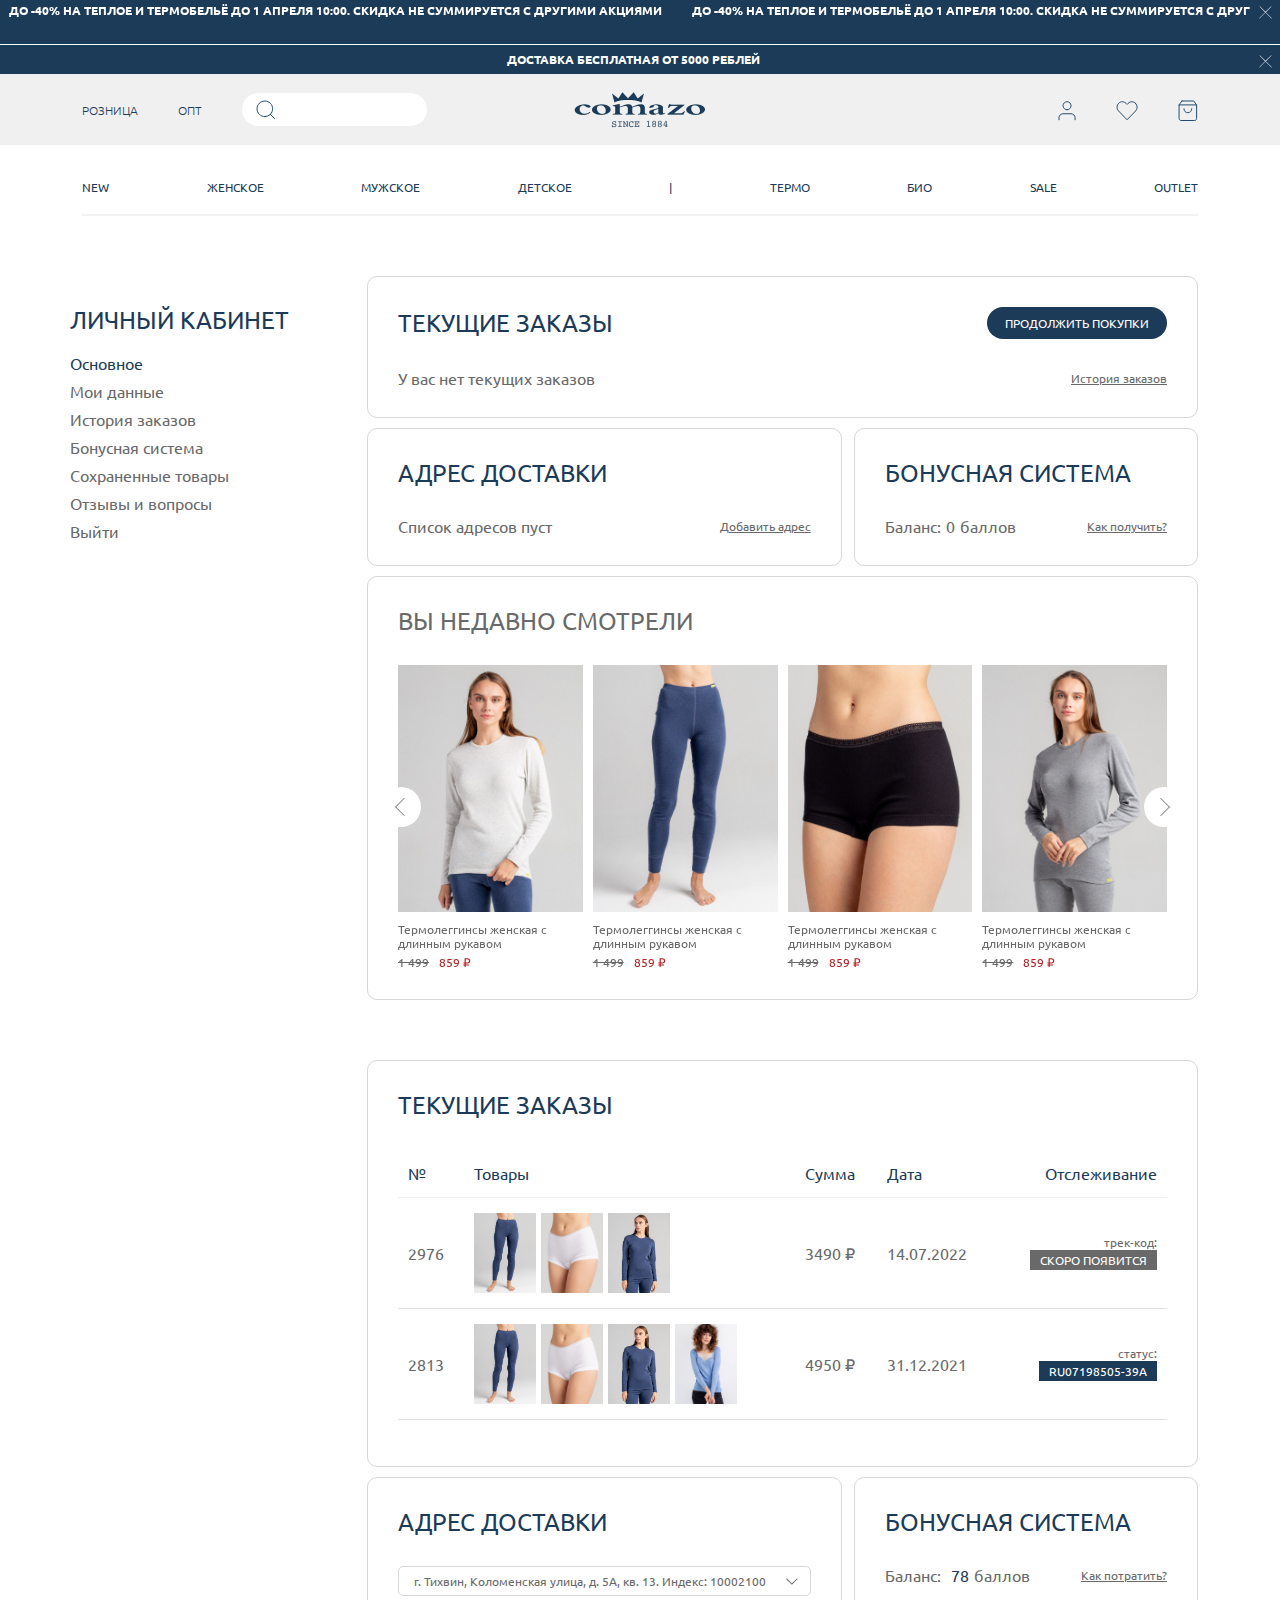
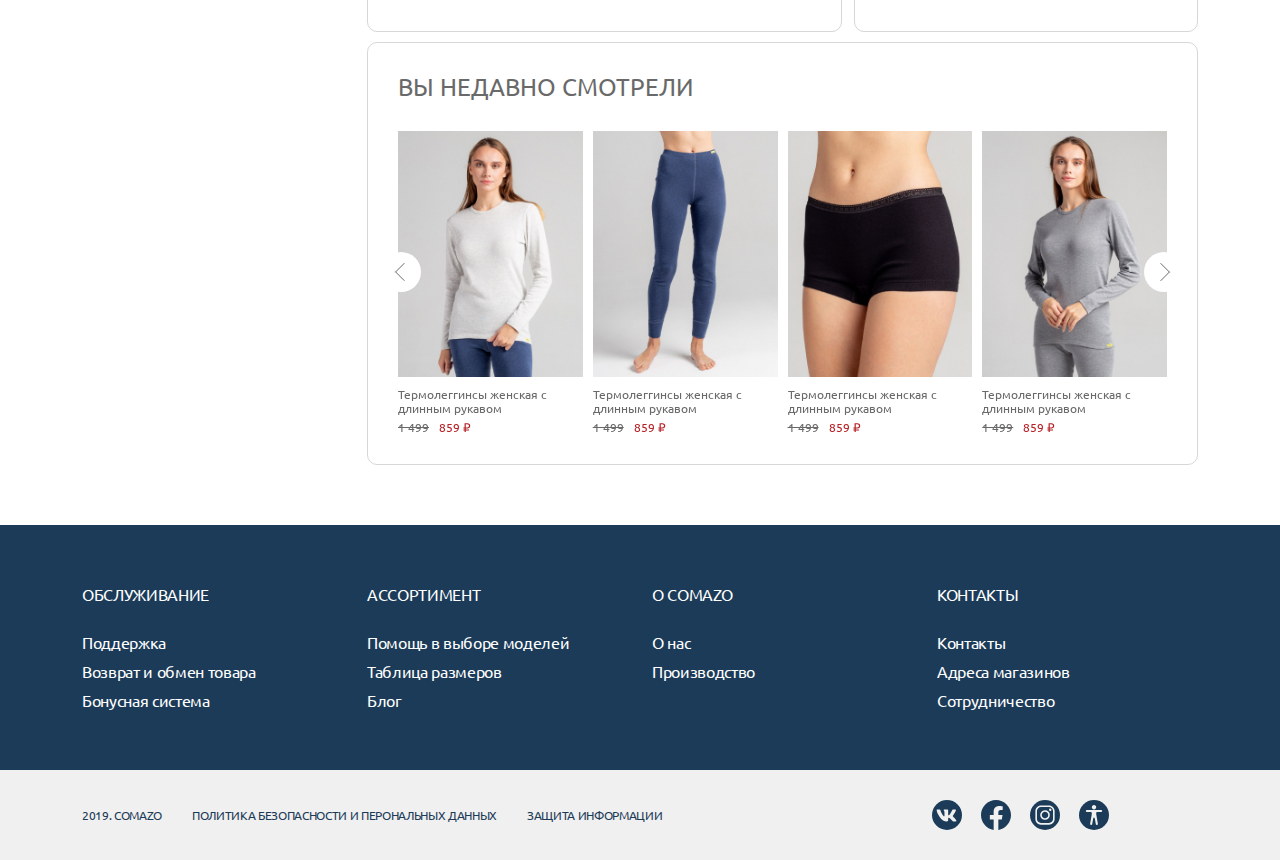
==== account.html @ 62e22d08 "readypc lk" ====
<!DOCTYPE html>
<html lang="ru">
<head>
	<link rel="stylesheet" type="text/css" href="css/normalize.css" media="screen">
	<link rel="stylesheet" type="text/css" href="libs/bootstrap5/bootstrap.min.css" media="screen">
	<link rel="stylesheet icon" type="text/css" href="css/owl.carousel.min.css" media="screen">
	<link rel="stylesheet icon" type="text/css" href="css/style.css" media="screen">
	<meta name="viewport" content="width=device-width, initial-scale=1.0">
	<meta charset="UTF-8">
	<title>Document</title>
</head>
<body>
	<div class="wrapper">
		
		<header class="header">
			<div class="container-fluid">
				<div class="row">
					<div class="header-top first">
						<a href="#!" class="close-top"><img src="images/close-icon.svg" alt=""></a>
						<div class="header-top-slide">
							<div class="header-top-item">
								<span>ДО -40% НА ТЕПЛОЕ И ТЕРМОБЕЛЬЁ ДО 1 АПРЕЛЯ 10:00. СКИДКА НЕ СУММИРУЕТСЯ С ДРУГИМИ АКЦИЯМИ</span>
							</div>
							<div class="header-top-item">
								<span>ДО -40% НА ТЕПЛОЕ И ТЕРМОБЕЛЬЁ ДО 1 АПРЕЛЯ 10:00. СКИДКА НЕ СУММИРУЕТСЯ С ДРУГИМИ АКЦИЯМИ</span>
							</div>
							<div class="header-top-item">
								<span>ДО -40% НА ТЕПЛОЕ И ТЕРМОБЕЛЬЁ ДО 1 АПРЕЛЯ 10:00. СКИДКА НЕ СУММИРУЕТСЯ С ДРУГИМИ АКЦИЯМИ</span>
							</div>
							<div class="header-top-item">
								<span>ДО -40% НА ТЕПЛОЕ И ТЕРМОБЕЛЬЁ ДО 1 АПРЕЛЯ 10:00. СКИДКА НЕ СУММИРУЕТСЯ С ДРУГИМИ АКЦИЯМИ</span>
							</div>
							<div class="header-top-item">
								<span>ДО -40% НА ТЕПЛОЕ И ТЕРМОБЕЛЬЁ ДО 1 АПРЕЛЯ 10:00. СКИДКА НЕ СУММИРУЕТСЯ С ДРУГИМИ АКЦИЯМИ</span>
							</div>
						</div>
					</div>
					<div class="header-top second">
						<span>ДОСТАВКА БЕСПЛАТНАЯ ОТ 5000 РЕБЛЕЙ</span>
						<a href="#!" class="close-top"><img src="images/close-icon.svg" alt=""></a>
					</div>
				</div>
			</div>

			<div class="container-fluid header-menu-con">
				<div class="container">
					<div class="header-menu">
						<div class="row header-menu-rov">
							<div class="col-4">
								<div class="mob mob-menu">
									<a href="#!" class="mob-menu-btn"><img src="images/menu-icon.svg" alt=""></a>
									<a href="#!" class="search-btn mob"><img src="images/search-icon.svg" alt=""></a>
								</div>
								<div class="header-menu-left">
									<a href="#!" class="retail-link menu-link">РОЗНИЦА</a>
									<a href="#!" class="opt-link menu-link">ОПТ</a>
									<a href="#!" class="search-btn tab medium"><img src="images/search-icon.svg" alt=""></a>

									<form action="#!" id="head-search" class="pc">
										<div class="form-group">
											<input type="search" name="search" id="search">
										</div>
									</form>
								</div>
							</div>
							<div class="col-4">
								<div class="header-menu-logo">
									<a href="#!"><img src="images/head-logo.png" alt=""></a>
								</div>
							</div>
							<div class="col-4">
								<div class="header-menu-right">
									<a href="#!" class="login-link"><img src="images/login-icon.svg" alt=""></a>
									<a href="#!" class="fav-link"><img src="images/favorite-icon.svg" alt=""></a>
									<a href="#!" class="cart-link"><img src="images/cart-icon.svg" alt=""></a>
								</div>
							</div>
						</div>
					</div>
				</div>
			</div>

			<div class="container">
				<div class="row">
					<div class="col-lg-12">
						<nav class="navbar navbar-expand-lg">
							<div class="navbar-collapse">
								<div class="mob">
									<div class="menu-top">
										<a href="#!" class="menu-logo"><img src="images/menu-logo.png" alt=""></a>
										<a href="#!" class="menu-closer"><img src="images/menu-close-icon.svg" alt=""></a>
									</div>	
									<div class="menu-links">
										<div class="links-item">
											<a href="#!" class="top-menu-link">ЖЕНСКОЕ</a>
											<a href="#!" class="top-menu-link">МУЖСКОЕ</a>
											<a href="#!" class="top-menu-link">ДЕТСКОЕ</a>
											<a href="#!" class="top-menu-link">ОПТ</a>
										</div>
									</div>
								</div>
								<ul class="navbar-nav">
									<li class="nav-item dropdown">
										<a class="nav-link dropdown-toggle" href="#" role="button" data-bs-toggle="dropdown" aria-expanded="false">
											NEW
											<img src="images/menu-arrow.svg" alt="">
										</a>
										<ul class="dropdown-menu">
										  <li><a class="dropdown-item" href="#">Action</a></li>
										  <li><a class="dropdown-item" href="#">Another action</a></li>
										  <li><a class="dropdown-item" href="#">Something else</a></li>
										</ul>
									</li>
									<li class="nav-item dropdown">
										<a class="nav-link dropdown-toggle" href="#" role="button" data-bs-toggle="dropdown" aria-expanded="false">
											ЖЕНСКОЕ
											<img src="images/menu-arrow.svg" alt="">
										</a>
										<ul class="dropdown-menu">
										  <li><a class="dropdown-item" href="#">Action</a></li>
										  <li><a class="dropdown-item" href="#">Another action</a></li>
										  <li><a class="dropdown-item" href="#">Something else here</a></li>
										</ul>
									</li>
									<li class="nav-item dropdown">
										<a class="nav-link dropdown-toggle" href="#" role="button" data-bs-toggle="dropdown" aria-expanded="false">
											МУЖСКОЕ
											<img src="images/menu-arrow.svg" alt="">
										</a>
										<ul class="dropdown-menu">
										  <li><a class="dropdown-item" href="#">Action</a></li>
										  <li><a class="dropdown-item" href="#">Another action</a></li>
										  <li><a class="dropdown-item" href="#">Something here</a></li>
										</ul>
									</li>
									<li class="nav-item dropdown">
										<a class="nav-link dropdown-toggle" href="#" role="button" data-bs-toggle="dropdown" aria-expanded="false">
											ДЕТСКОЕ
											<img src="images/menu-arrow.svg" alt="">
										</a>
										<ul class="dropdown-menu">
										  <li><a class="dropdown-item" href="#">Action</a></li>
										  <li><a class="dropdown-item" href="#">Another action</a></li>
										  <li><a class="dropdown-item" href="#">else here</a></li>
										</ul>
									</li>
	
									<li class="nav-item slash">
										<a class="nav-link" href="#">|</a>
									</li>

									<li class="nav-item dropdown">
										<a class="nav-link dropdown-toggle" href="#" role="button" data-bs-toggle="dropdown" aria-expanded="false">
											ТЕРМО
											<img src="images/menu-arrow.svg" alt="">
										</a>
										<ul class="dropdown-menu">
										  <li><a class="dropdown-item" href="#">Action</a></li>
										  <li><a class="dropdown-item" href="#">Another action</a></li>
										  <li><a class="dropdown-item" href="#">Something else here</a></li>
										</ul>
									</li>
									<li class="nav-item dropdown">
										<a class="nav-link dropdown-toggle" href="#" role="button" data-bs-toggle="dropdown" aria-expanded="false">
											БИО
											<img src="images/menu-arrow.svg" alt="">
										</a>
										<ul class="dropdown-menu">
										  <li><a class="dropdown-item" href="#">Action</a></li>
										  <li><a class="dropdown-item" href="#">Another action</a></li>
										  <li><a class="dropdown-item" href="#">Something else here</a></li>
										</ul>
									</li>
									<li class="nav-item dropdown">
										<a class="nav-link dropdown-toggle" href="#" role="button" data-bs-toggle="dropdown" aria-expanded="false">
											SALE
											<img src="images/menu-arrow.svg" alt="">
										</a>
										<ul class="dropdown-menu">
										  <li><a class="dropdown-item" href="#">Action</a></li>
										  <li><a class="dropdown-item" href="#">Another action</a></li>
										  <li><a class="dropdown-item" href="#">Something else here</a></li>
										</ul>
									</li>
									<li class="nav-item dropdown">
										<a class="nav-link dropdown-toggle" href="#" role="button" data-bs-toggle="dropdown" aria-expanded="false">
											OUTLET
											<img src="images/menu-arrow.svg" alt="">
										</a>
										<ul class="dropdown-menu">
										  <li><a class="dropdown-item" href="#">Action</a></li>
										  <li><a class="dropdown-item" href="#">Another action</a></li>
										  <li><a class="dropdown-item" href="#">Something else here</a></li>
										</ul>
									</li>
								</ul>

								<div class="mob menu-login-btn">
									<a href="#!" class="blue-btn">Войти в аккаунт</a>
								</div>
							</div>
						</nav>
					</div>
				</div>
			</div>
		</header>

		<main class="main">
            <section class="account-sec">
                <div class="container">
                    <div class="row d-flex align-items-start">
                        <div class="col-lg-3 col-sm-3 account-menu nav flex-column nav-pills" id="v-pills-tab" role="tablist" aria-orientation="vertical">
                            <div class="title"><h2>Личный кабинет</h2></div>

                            <button class="nav-link active" id="v-pills-basic-tab" data-bs-toggle="pill" data-bs-target="#v-pills-basic" type="button" role="tab" aria-controls="v-pills-basic" aria-selected="true">Основное</button>
                            <button class="nav-link" id="v-pills-my-tab" data-bs-toggle="pill" data-bs-target="#v-pills-my" type="button" role="tab" aria-controls="v-pills-my" aria-selected="false">Мои данные</button>
                            <button class="nav-link" id="v-pills-history-tab" data-bs-toggle="pill" data-bs-target="#v-pills-history" type="button" role="tab" aria-controls="v-pills-history" aria-selected="false">История заказов</button>
                            <button class="nav-link" id="v-pills-bonus-tab" data-bs-toggle="pill" data-bs-target="#v-pills-bonus" type="button" role="tab" aria-controls="v-pills-bonus" aria-selected="false">Бонусная система</button>

                            <button class="nav-link" id="v-pills-save-tab" data-bs-toggle="pill" data-bs-target="#v-pills-save" type="button" role="tab" aria-controls="v-pills-save" aria-selected="false">Сохраненные товары</button>
                            <button class="nav-link" id="v-pills-review-tab" data-bs-toggle="pill" data-bs-target="#v-pills-review" type="button" role="tab" aria-controls="v-pills-review" aria-selected="false">Отзывы и вопросы</button>

                            <a href="#!" class="account-exit nav-link">Выйти</a>
                        </div>
                        <div class="col-lg-9 col-sm-9 account-content tab-content" id="v-pills-tabContent">
                            <div class="tab-pane fade show active" id="v-pills-basic" role="tabpanel" aria-labelledby="v-pills-basic-tab" tabindex="0">
                                <div class="account-basic-empty">
									<div class="row">
										<div class="col-lg-12">
											<div class="account-current-order border-style">
												<div class="title">
													<h2>Текущие заказы</h2>
													<a href="#!" class="blue-btn">продолжить покупки</a>
												</div>
	
												<div class="empty-block">
													<p>У вас нет текущих заказов</p>
													<a href="#!">История заказов</a>
												</div>
											</div>
										</div>
									</div>
	
									<div class="row">
										<div class="col-lg-7">
											<div class="account-delivery-address border-style">
												<div class="title">
													<h2>Адрес доставки</h2>
												</div>
												<div class="empty-block">
													<p>Список адресов пуст</p>
													<a href="#!">Добавить адрес</a>
												</div>
											</div>
										</div>
										<div class="col-lg-5 pl-0">
											<div class="account-bonus-system border-style">
												<div class="title">
													<h2>Бонусная система</h2>
												</div>
												<div class="empty-block">
													<p>Баланс:  <span class="bonus-count">0</span> баллов</p>
													<a href="#!">Как получить?</a>
												</div>
											</div>
										</div>
									</div>
	
									<div class="row">
										<div class="col-lg-12">
											<div class="recently border-style">
												<div class="title">
													<h2>Вы недавно смотрели</h2>
												</div>
												<div class="recently-slide-content">
													<div class="recently-slide">
														<div class="recently-block" data-bs-toggle="modal" data-bs-target="#exampleModal2">
															<div class="recently-img">
																<img src="images/recently-slide-img1.jpg" alt="">
															</div>
															<div class="recently-text">
																<a href="#!" class="recently-name">Термолеггинсы женская с длинным рукавом</a>
																<div class="recently-price">
																	<del>1 499</del>
																	<span class="sale-price">859 ₽</span>
																</div>
															</div>
														</div>
														<div class="recently-block" data-bs-toggle="modal" data-bs-target="#exampleModal2">
															<div class="recently-img">
																<img src="images/recently-slide-img2.jpg" alt="">
															</div>
															<div class="recently-text">
																<a href="#!" class="recently-name">Термолеггинсы женская с длинным рукавом</a>
																<div class="recently-price">
																	<del>1 499</del>
																	<span class="sale-price">859 ₽</span>
																</div>
															</div>
														</div>
														<div class="recently-block" data-bs-toggle="modal" data-bs-target="#exampleModal2">
															<div class="recently-img">
																<img src="images/recently-slide-img3.jpg" alt="">
															</div>
															<div class="recently-text">
																<a href="#!" class="recently-name">Термолеггинсы женская с длинным рукавом</a>
																<div class="recently-price">
																	<del>1 499</del>
																	<span class="sale-price">859 ₽</span>
																</div>
															</div>
														</div>
														<div class="recently-block" data-bs-toggle="modal" data-bs-target="#exampleModal2">
															<div class="recently-img">
																<img src="images/recently-slide-img4.jpg" alt="">
															</div>
															<div class="recently-text">
																<a href="#!" class="recently-name">Термолеггинсы женская с длинным рукавом</a>
																<div class="recently-price">
																	<del>1 499</del>
																	<span class="sale-price">859 ₽</span>
																</div>
															</div>
														</div>
													</div>
												</div>
											</div>
										</div>
									</div>
								</div>

								<div class="account-basic-full">
									<div class="row">
										<div class="col-lg-12">
											<div class="account-current-order border-style">
												<div class="title">
													<h2>Текущие заказы</h2>
												</div>
												<div class="table-all-order">
													<table class="table">
														<thead>
														  <tr>
															<th>№</th>
															<th>Товары</th>
															<th>Сумма</th>
															<th>Дата</th>
															<th>Отслеживание</th>
														  </tr>
														</thead>
														<tbody>
															<tr>
																<td class="all-order-id">2976</td>
																<td>
																	<div class="table-product">
																		<span><img src="images/catalog-product-img8.jpg" alt=""></span>
																		<span><img src="images/product-image2.jpg" alt=""></span>
																		<span><img src="images/catalog-product-img1.jpg" alt=""></span>
																	</div>
																</td>
																<td class="all-order-price">3490 ₽</td>
																<td class="alll-order-date">14.07.2022</td>
																<td>
																	<div class="tracking">
																		<p>трек-код:</p>
																		<span class="tracking-tag coming-soon">Скоро появится</span>
																	</div>
																</td>
															</tr>
	
															<tr>
																<td class="all-order-id">2813</td>
																<td>
																	<div class="table-product">
																		<span><img src="images/catalog-product-img8.jpg" alt=""></span>
																		<span><img src="images/product-image2.jpg" alt=""></span>
																		<span><img src="images/catalog-product-img1.jpg" alt=""></span>
																		<span class="count-img"><img src="images/product-image6.jpg" alt=""></span>
																	</div>
																</td>
																<td class="all-order-price">4950 ₽</td>
																<td class="alll-order-date">31.12.2021</td>
																<td>
																	<div class="tracking">
																		<p>статус:</p>
																		<span class="tracking-tag on-road">RU07198505-39A</span>
																	</div>
																</td>
															</tr>
														</tbody>
													</table>
												</div>
											</div>
										</div>
									</div>
	
									<div class="row">
										<div class="col-lg-7">
											<div class="account-delivery-address border-style basic">
												<div class="title">
													<h2>Адрес доставки</h2>
												</div>
												<div class="delivery-address">
													<select name="delivery-address-select" id="delivery-address-select">
														<option value="г. Тихвин, Коломенская улица, д. 5А, кв. 13. Индекс: 10002100">г. Тихвин, Коломенская улица, д. 5А, кв. 13. Индекс: 10002100</option>
														<option value="Boxberry, Тихвин, Коломенская улица, д. 5А">Boxberry, Тихвин, Коломенская улица, д. 5А</option>
														<option value="Тихвин, Коломенская улица, д. 5А">Тихвин, Коломенская улица, д. 5А</option>
														<option value="Коломенская улица, д. 5А">Коломенская улица, д. 5А</option>
													</select>
												</div>
											</div>
										</div>
										<div class="col-lg-5 pl-0">
											<div class="account-bonus-system border-style basic">
												<div class="title">
													<h2>Бонусная система</h2>
												</div>
												<div class="delivery-address-bonus">
													<p>Баланс:  <span class="bonus-count">78</span> баллов</p>
													<a href="#!">Как потратить?</a>
												</div>
											</div>
										</div>
									</div>
	
									<div class="row">
										<div class="col-lg-12">
											<div class="recently border-style">
												<div class="title">
													<h2>Вы недавно смотрели</h2>
												</div>
												<div class="recently-slide-content">
													<div class="recently-slide">
														<div class="recently-block" data-bs-toggle="modal" data-bs-target="#exampleModal2">
															<div class="recently-img">
																<img src="images/recently-slide-img1.jpg" alt="">
															</div>
															<div class="recently-text">
																<a href="#!" class="recently-name">Термолеггинсы женская с длинным рукавом</a>
																<div class="recently-price">
																	<del>1 499</del>
																	<span class="sale-price">859 ₽</span>
																</div>
															</div>
														</div>
														<div class="recently-block" data-bs-toggle="modal" data-bs-target="#exampleModal2">
															<div class="recently-img">
																<img src="images/recently-slide-img2.jpg" alt="">
															</div>
															<div class="recently-text">
																<a href="#!" class="recently-name">Термолеггинсы женская с длинным рукавом</a>
																<div class="recently-price">
																	<del>1 499</del>
																	<span class="sale-price">859 ₽</span>
																</div>
															</div>
														</div>
														<div class="recently-block" data-bs-toggle="modal" data-bs-target="#exampleModal2">
															<div class="recently-img">
																<img src="images/recently-slide-img3.jpg" alt="">
															</div>
															<div class="recently-text">
																<a href="#!" class="recently-name">Термолеггинсы женская с длинным рукавом</a>
																<div class="recently-price">
																	<del>1 499</del>
																	<span class="sale-price">859 ₽</span>
																</div>
															</div>
														</div>
														<div class="recently-block" data-bs-toggle="modal" data-bs-target="#exampleModal2">
															<div class="recently-img">
																<img src="images/recently-slide-img4.jpg" alt="">
															</div>
															<div class="recently-text">
																<a href="#!" class="recently-name">Термолеггинсы женская с длинным рукавом</a>
																<div class="recently-price">
																	<del>1 499</del>
																	<span class="sale-price">859 ₽</span>
																</div>
															</div>
														</div>
													</div>
												</div>
											</div>
										</div>
									</div>
								</div>
                            </div>
                            <div class="tab-pane fade" id="v-pills-my" role="tabpanel" aria-labelledby="v-pills-my-tab" tabindex="0">
                                <div class="row">
                                    <div class="col-lg-6">
                                        <div class="account-my border-style">
                                            <div class="title">
                                                <h2>Мои данные</h2>
                                            </div>
                                            <form action="#!" method="" id="account-my-form">
                                                <div class="row">
                                                    <div class="col-sm-6">
                                                        <div class="form-group">
                                                            <input type="text" name="name" id="name" placeholder="Имя">
                                                        </div>
                                                    </div>
                                                    <div class="col-sm-6">
                                                        <div class="form-group">
                                                            <input type="text" name="surname" id="surname" placeholder="Фамилия">
                                                        </div>
                                                    </div>
                                                    <div class="col-sm-12">
                                                        <div class="form-group">
                                                            <input type="text" name="birth-date" id="birth-date" placeholder="Дата рождения">
                                                        </div>
                                                    </div>
                                                    <div class="col-sm-12">
                                                        <div class="form-group">
                                                            <input type="email" name="email" id="email" placeholder="Email">
                                                        </div>
                                                    </div>
                                                    <div class="col-sm-12">
                                                        <div class="form-group">
                                                            <input type="tel" name="phone" id="phone" placeholder="Номер телефона">
                                                        </div>
                                                    </div>
                                                    <div class="col-lg-12">
                                                        <div class="account-check">
                                                            <label class="control control--checkbox">Женский пол
                                                                <input type="radio" name="radio" id="female"/>
                                                                <div class="control__indicator"></div>
                                                            </label>
                                                            <label class="control control--checkbox">Мужской пол
                                                                <input type="radio" name="radio" id="male"/>
                                                                <div class="control__indicator"></div>
                                                            </label>
                                                        </div>
                                                    </div>
                                                    <div class="col-lg-12">
                                                        <div class="account-form-btn">
                                                            <button type="submit" id="account-my-btn" class="blue-btn">Сохранить</button>
                                                            <a href="#!" class="change-password">Изменить пароль</a>
                                                        </div>
                                                    </div>
                                                </div>
                                            </form>
                                        </div>
                                    </div>
                                    <div class="col-lg-6">
                                        <div class="account-delivery-data border-style">
                                            <div class="title">
                                                <h2>Данные доставки</h2>
                                                <a href="#!">Добавить адрес</a>
                                            </div>

                                            <select name="delivery-data-select" id="delivery-data-select">
                                                <option value="Пункт выдачи, Boxberry, Тихвин, Коломенская улица, д. 5А">Пункт выдачи, Boxberry, Тихвин, Коломенская улица, д. 5А</option>
                                                <option value="Boxberry, Тихвин, Коломенская улица, д. 5А">Boxberry, Тихвин, Коломенская улица, д. 5А</option>
                                                <option value="Тихвин, Коломенская улица, д. 5А">Тихвин, Коломенская улица, д. 5А</option>
                                                <option value="Коломенская улица, д. 5А">Коломенская улица, д. 5А</option>
                                            </select>
                                        </div>
                                    </div>
                                </div>
                            </div>
                            <div class="tab-pane fade" id="v-pills-history" role="tabpanel" aria-labelledby="v-pills-history-tab" tabindex="0">
                                <div class="row">
									<div class="col-lg-12">
										<div class="account-all-order border-style">
											<div class="title">
												<h2>Все заказы</h2>
											</div>
											<div class="table-all-order">
												<table class="table">
													<thead>
													  <tr>
														<th>№</th>
														<th>Товары</th>
														<th>Сумма</th>
														<th>Дата</th>
														<th>Отслеживание</th>
													  </tr>
													</thead>
													<tbody>
													  	<tr>
															<td class="all-order-id">3151</td>
															<td>
																<div class="table-product">
																	<span><img src="images/catalog-product-img8.jpg" alt=""></span>
																	<span><img src="images/product-image2.jpg" alt=""></span>
																	<span><img src="images/catalog-product-img1.jpg" alt=""></span>
																</div>
															</td>
															<td class="all-order-price">2790 ₽</td>
															<td class="alll-order-date">21.08.2022</td>
															<td>
																<div class="tracking">
																	<p>трек-код:</p>
																	<span class="tracking-tag coming-soon">Скоро появится</span>
																</div>
															</td>
													  	</tr>

														<tr>
															<td class="all-order-id">2976</td>
															<td>
																<div class="table-product">
																	<span><img src="images/catalog-product-img8.jpg" alt=""></span>
																	<span><img src="images/product-image2.jpg" alt=""></span>
																	<span><img src="images/catalog-product-img1.jpg" alt=""></span>
																	<span><img src="images/product-image6.jpg" alt=""></span>
																</div>
															</td>
															<td class="all-order-price">3490 ₽</td>
															<td class="alll-order-date">14.07.2022</td>
															<td>
																<div class="tracking">
																	<p>трек-код:</p>
																	<span class="tracking-tag on-road">RU07198505-39A</span>
																</div>
															</td>
													  	</tr>

														<tr>
															<td class="all-order-id">2813</td>
															<td>
																<div class="table-product">
																	<span><img src="images/catalog-product-img8.jpg" alt=""></span>
																	<span><img src="images/product-image2.jpg" alt=""></span>
																	<span><img src="images/catalog-product-img1.jpg" alt=""></span>
																	<span><img src="images/product-image6.jpg" alt=""></span>
																</div>
															</td>
															<td class="all-order-price">4950 ₽</td>
															<td class="alll-order-date">31.12.2021</td>
															<td>
																<div class="tracking">
																	<p>трек-код:</p>
																	<span class="tracking-tag ready-delivery">Готов к выдаче</span>
																</div>
															</td>
													  	</tr>

														<tr>
															<td class="all-order-id">0150</td>
															<td>
																<div class="table-product">
																	<span><img src="images/catalog-product-img8.jpg" alt=""></span>
																	<span><img src="images/product-image2.jpg" alt=""></span>
																</div>
															</td>
															<td class="all-order-price">1480 ₽</td>
															<td class="alll-order-date">01.03.1963</td>
															<td>
																<div class="tracking">
																	<p>трек-код:</p>
																	<span class="tracking-tag received">получен</span>
																</div>
															</td>
													  	</tr>
													</tbody>
												</table>
											</div>
										</div>
										<div class="row all-order-links">
											<div class="col-lg-6 question">
												<div class="links-item">
													<p>Мы собрали ответы на часто задаваемые вопросы на одной странице.</p>
													<p>Вы можете поискать ответ там или сразу написать нам в поддержку.</p>
													<a href="#!">задать вопрос</a>
												</div>
											</div>
											<div class="col-lg-6 feedback">
												<div class="links-item">
													<p>Пожалуйста, оцените сервис и качество полученного заказа.</p>
													<p>Обратная связь помогает нам стать лучше.</p>
													<a href="#!">оставить отзыв</a>
												</div>
											</div>
										</div>
									</div>
								</div>

								<div class="row for-p">
									<div class="col-lg-7">
										<div class="account-detail-order border-style">
											<div class="title">
												<h2>детали заказа</h2>
												<a href="#!">К списку заказов</a>
											</div>
											<div class="detail-info">
												<div class="detail-info-item">
													<p class="acdt-text">Номер:</p>
													<span class="acdt-nomer">3151</span>
												</div>
												<div class="detail-info-item">
													<p class="acdt-text">Дата:</p>
													<span class="acdt-date">21.08.2022</span>
												</div>
												<div class="detail-info-item">
													<p class="acdt-text">Оплата:</p>
													<span class="acdt-pay">При получении</span>
												</div>
												<div class="detail-info-item">
													<p class="acdt-text">Доставка:</p>
													<span class="acdt-delivery">Пункт выдачи, Boxberry</span>
												</div>
												<div class="detail-info-item">
													<p class="acdt-text">Получатель:</p>
													<span class="acdt-recipiend">Евгений Никитин (+79991234567)</span>
												</div>
												<div class="detail-info-item">
													<p class="acdt-text">Адресс:</p>
													<span class="acdt-address">Тихвин, Коломенская улица, д. 5А, кв. 13. <span>Индекс: 10002100</span></span>
												</div>
												<div class="detail-info-item">
													<p class="acdt-text">Комментарий:</p>
													<span class="acdt-comment">Перед доставкой позвонить</span>
												</div>
											</div>
											<div class="detail-block">
												<div class="acdt-img">
													<img src="images/recently-slide-img4.jpg" alt="">
												</div>
												<div class="acdt-in">
													<p class="acdt-name">Термофутболка женская <br>с длинным рукавом</p>
													<p class="acdt-size">Размер:  <span>44 RUS / 38 GER</span></p>
													<p class="acdt-color">Цвет:  <span>серый мелированный</span></p>
												</div>
												<div class="acdt-price">
													<del>1499</del>
													<span>859 ₽</span>
												</div>
											</div>
											<div class="detail-block">
												<div class="acdt-img">
													<img src="images/modal-slide-img4.jpg" alt="">
												</div>
												<div class="acdt-in">
													<p class="acdt-name">Термолеггинсы женские</p>
													<p class="acdt-size">Размер:  <span>44 RUS / 38 GER</span></p>
													<p class="acdt-color">Цвет:  <span>антрацит мелированный</span></p>
												</div>
												<div class="acdt-price">
													<span>1419 ₽</span>
												</div>
											</div>

											<div class="detail-total">
												<p>Сумма заказа:</p>
												<span class="total-sum">3215 ₽</span>
											</div>
										</div>
									</div>
									<div class="col-lg-5">
										<div class="account-track border-style">
											<div class="title">
												<h2>Трек-код:</h2>
												<span class="tracking-tag on-road">RU07198505-39A</span>
											</div>
											<div class="track-list">
												<ul>
													<li class="active">
														<p class="order-formed">Заказ сформирован</p>
														<span class="track-list-date">21.08.2022</span>
													</li>
													<li class="active">
														<p class="order-paid">Заказ оплачен</p>
														<span class="track-list-date">21.08.2022</span>
													</li>
													<li class="active">
														<p class="order-collecting">Собираем заказ</p>
													</li>
													<li>
														<p class="delivery-service">Передали в службу доставки</p>
													</li>
													<li>
														<p class="arrived-pickup-point">Заказ прибыл в ПВЗ</p>
													</li>
													<li>
														<p class="order-received">Вы забрали заказ!</p>
													</li>
												</ul>

												<div class="track-list-btns">
													<a href="#!" class="blue-btn">следить через телеграм-бота</a>
													<a href="#!" class="transparent-btn">открыть на сайте Boxberry</a>
												</div>
											</div>
										</div>
									</div>
								</div>
                            </div>
                            <div class="tab-pane fade" id="v-pills-bonus" role="tabpanel" aria-labelledby="v-pills-bonus-tab" tabindex="0">
								<div class="row">
									<div class="col-xl-8 col-lg-6 col-md-12">
										<div class="account-bonus border-style">
											<div class="title">
												<h2>как работает Бонусная система?</h2>
											</div>
											<div class="row bonus-system">
												<div class="col-lg-3 col-md-6 col-6">
													<div class="bonus-system-block">
														<div class="bonus-icon">
															<img src="images/bonus-icon1.png" alt="">
														</div>
														<div class="bonus-system-text">
															<h5>кешбэк 5%</h5>
															<p>Возвращайте баллы с каждой покупки</p>
														</div>
													</div>
												</div>
												<div class="col-lg-3 col-md-6 col-6 pl-0">
													<div class="bonus-system-block">
														<div class="bonus-icon">
															<img src="images/bonus-icon2.png" alt="">
														</div>
														<div class="bonus-system-text">
															<h5>1балл = 1₽</h5>
															<p>Один балл равен одному рублю</p>
														</div>
													</div>
												</div>
												<div class="col-lg-3 col-md-6 col-6 pl-0">
													<div class="bonus-system-block">
														<div class="bonus-icon">
															<img src="images/bonus-icon3.png" alt="">
														</div>
														<div class="bonus-system-text">
															<h5>до -30%</h5>
															<p>Оплачивайте баллами покупки</p>
														</div>
													</div>
												</div>
												<div class="col-lg-3 col-md-6 col-6 pl-0">
													<div class="bonus-system-block">
														<div class="bonus-icon">
															<img src="images/bonus-icon4.png" alt="">
														</div>
														<div class="bonus-system-text">
															<h5>Зовите друзей</h5>
															<p>Друг, совершивший заказ, +150 баллов</p>
														</div>
													</div>
												</div>
											</div>
										</div>
										<div class="operations-history border-style pc">
											<div class="title">
												<h2>История Операций</h2>
											</div>
											<div class="history-table">
												<table class="table">
													<thead>
													  	<tr>
															<th>Баланс</th>
															<th>Операция</th>
															<th>Дата</th>
														</tr>
													</thead>
													<tbody>
													  	<tr>
															<td>78</td>
															<td>
																<div class="operation-name">
																	<span class="added">+78</span>
																	<p>Начисление за заказ №3151</p>
																</div>
															</td>
															<td>23.08.2022</td>
													  	</tr>
														<tr>
															<td>0</td>
															<td>
																<div class="operation-name">
																	<span class="removed">-325</span>
																	<p>Списание в заказе №3151</p>
																</div>
															</td>
															<td>21.08.2022</td>
													  	</tr>

														<tr>
															<td>325</td>
															<td>
																<div class="operation-name">
																	<span class="added">+150</span>
																	<p>Ваш друг соврешил заказ!1</p>
																</div>
															</td>
															<td>16.10.2021</td>
													  	</tr>
														<tr>
															<td>175</td>
															<td>
																<div class="operation-name">
																	<span class="added">+145</span>
																	<p>Начисление за заказ №2830</p>
																</div>
															</td>
															<td>16.03.2021</td>
													  	</tr>
														<tr>
															<td>+30</td>
															<td>
																<div class="operation-name">
																	<span class="added">+30</span>
																	<p>Спасибо за регистрацию!</p>
																</div>
															</td>
															<td>31.12.2017</td>
													  	</tr>
													</tbody>
												</table>
											</div>
										</div>
									</div>

									<div class="col-xl-4 col-lg-6 col-md-12">
										<div class="bonus-balance border-style">
											<div class="title d-flex">
												<h2>Баланс:</h2>
												<p class="balance-num">78 <span>Баллов</span></p>
											</div>
											<div class="referal-link">
												<h5>Реферальная ссылка:</h5>
												<span>comazo.ru/?ref=23600</span>
											</div>

											<div class="accordion accordion-flush" id="accordionFlushExample">
												<div class="accordion-item">
												  <h2 class="accordion-header" id="flush-headingOne">
													<button class="accordion-button collapsed" type="button" data-bs-toggle="collapse" data-bs-target="#flush-collapseOne" aria-expanded="false" aria-controls="flush-collapseOne">
														когда начислятся баллы?
														<img src="images/accordion-arrow.svg" alt="">
													</button>
												  </h2>
												  <div id="flush-collapseOne" class="accordion-collapse collapse" aria-labelledby="flush-headingOne" data-bs-parent="#accordionFlushExample">
													<div class="accordion-body">Placeholder content for this accordion, which is intended to demonstrate the <code>.accordion-flush</code> class. This is the first item's accordion body.</div>
												  </div>
												</div>
												<div class="accordion-item">
												  <h2 class="accordion-header" id="flush-headingTwo">
													<button class="accordion-button collapsed" type="button" data-bs-toggle="collapse" data-bs-target="#flush-collapseTwo" aria-expanded="false" aria-controls="flush-collapseTwo">
														Как пригласить друга?
														<img src="images/accordion-arrow.svg" alt="">
													</button>
												  </h2>
												  <div id="flush-collapseTwo" class="accordion-collapse collapse" aria-labelledby="flush-headingTwo" data-bs-parent="#accordionFlushExample">
													<div class="accordion-body">Placeholder content for this accordion, which is intended to demonstrate the <code>.accordion-flush</code> class. This is the second item's accordion body. Let's imagine this being filled with some actual content.</div>
												  </div>
												</div>
												<div class="accordion-item">
												  <h2 class="accordion-header" id="flush-headingThree">
													<button class="accordion-button collapsed" type="button" data-bs-toggle="collapse" data-bs-target="#flush-collapseThree" aria-expanded="false" aria-controls="flush-collapseThree">
														Накопительная скидка?
														<img src="images/accordion-arrow.svg" alt="">
													</button>
												  </h2>
												  <div id="flush-collapseThree" class="accordion-collapse collapse" aria-labelledby="flush-headingThree" data-bs-parent="#accordionFlushExample">
													<div class="accordion-body">Placeholder content for this accordion, which is intended to demonstrate the <code>.accordion-flush</code> class. This is the third item's accordion body. Nothing more exciting happening here in terms of content, but just filling up the space to make it look, at least at first glance, a bit more representative of how this would look in a real-world application.</div>
												  </div>
												</div>
											</div>
										</div>
									</div>

									<div class="col-xl-8 col-lg-12 medium">
										<div class="operations-history border-style">
											<div class="title">
												<h2>История Операций</h2>
											</div>
											<div class="history-table">
												<table class="table">
													<thead>
													  	<tr>
															<th>Баланс</th>
															<th>Операция</th>
															<th>Дата</th>
														</tr>
													</thead>
													<tbody>
													  	<tr>
															<td>78</td>
															<td>
																<div class="operation-name">
																	<span class="added">+78</span>
																	<p>Начисление за заказ №3151</p>
																</div>
															</td>
															<td>23.08.2022</td>
													  	</tr>
														<tr>
															<td>0</td>
															<td>
																<div class="operation-name">
																	<span class="removed">-325</span>
																	<p>Списание в заказе №3151</p>
																</div>
															</td>
															<td>21.08.2022</td>
													  	</tr>

														<tr>
															<td>325</td>
															<td>
																<div class="operation-name">
																	<span class="added">+150</span>
																	<p>Ваш друг соврешил заказ!1</p>
																</div>
															</td>
															<td>16.10.2021</td>
													  	</tr>
														<tr>
															<td>175</td>
															<td>
																<div class="operation-name">
																	<span class="added">+145</span>
																	<p>Начисление за заказ №2830</p>
																</div>
															</td>
															<td>16.03.2021</td>
													  	</tr>
														<tr>
															<td>+30</td>
															<td>
																<div class="operation-name">
																	<span class="added">+30</span>
																	<p>Спасибо за регистрацию!</p>
																</div>
															</td>
															<td>31.12.2017</td>
													  	</tr>
													</tbody>
												</table>
											</div>
										</div>
									</div>
								</div>
							</div>

                            <div class="tab-pane fade" id="v-pills-save" role="tabpanel" aria-labelledby="v-pills-save-tab" tabindex="0">
								<div class="account-wishlist border-style">
									<div class="title">
										<h2>Сохраненные товары</h2>
										<select name="wishlist-filter" id="wishlist-filter">
											<option value="По дате добавления">По дате добавления</option>
											<option value="По дате добавления 2">По дате добавления 2</option>
											<option value="По дате добавления 3">По дате добавления 3</option>
										</select>
									</div>

									<div class="row">
										<div class="col-xl-3 col-lg-4 col-md-6 col-6">
											<div class="wishlist-block cd-offer-blk sale-offer">
												<span class="fav-icon">
													<svg width="32" height="29" viewBox="0 0 32 29" fill="none" xmlns="http://www.w3.org/2000/svg">
													<path d="M28.6867 3.387C27.9537 2.63025 27.0833 2.02994 26.1254 1.62037C25.1675 1.21081 24.1407 1 23.1038 1C22.0669 1 21.0402 1.21081 20.0822 1.62037C19.1243 2.02994 18.254 2.63025 17.5209 3.387L15.9996 4.95678L14.4783 3.387C12.9976 1.85914 10.9894 1.00079 8.89541 1.00079C6.80142 1.00079 4.79319 1.85914 3.31251 3.387C1.83184 4.91486 1 6.98708 1 9.1478C1 11.3085 1.83184 13.3807 3.31251 14.9086L4.83382 16.4784L15.9996 28L27.1654 16.4784L28.6867 14.9086C29.4201 14.1522 30.0019 13.2541 30.3988 12.2657C30.7957 11.2772 31 10.2178 31 9.1478C31 8.07785 30.7957 7.01838 30.3988 6.02992C30.0019 5.04147 29.4201 4.14339 28.6867 3.387V3.387Z" stroke="white" stroke-linecap="round" stroke-linejoin="round"/>
													</svg>
												</span>
											    <div class="cd-offer-img wishlist-img">
													<img src="images/wishlist-img1.jpg" alt="car-photos" class="img-responsive">
													<!-- hover images gallery -->
													<div class="cd-hover-gal owl-carousel no-overlay">
														<div>
															<img src="images/wishlist-img1.jpg" alt="car-image" class="img-responsive">
														</div>
														<div>
															<img src="images/wishlist-img2.jpg" alt="car-image" class="img-responsive">
														</div>
														<div>
															<img src="images/wishlist-img4.jpg" alt="car-image" class="img-responsive">
														</div>
													</div>
											    </div>
												<span class="wishlist-text">
                                                    <span class="wishlist-name">Термофутболка женская с длинным рукавом</span>
                                                    <div class="wishlist-price">
                                                        <del>1506</del>
                                                        <span class="sale-price">859 ₽</span>
                                                    </div>
                                                </span>
												<div class="wishlist-size">
													<select name="wishlist-select" id="">
														<option>Выберите размер</option>
														<option value="44 RUS / 38 GER">44 RUS / 38 GER</option>
														<option value="46 RUS / 40 GER">46 RUS / 40 GER</option>
														<option value="48 RUS / 42 GER">48 RUS / 42 GER</option>
														<option value="50 RUS / 44 GER">50 RUS / 44 GER</option>
													</select>

													<div class="wishlist-btn">
														<button type="button" disabled class="blue-btn">Добавить в корзину</button>
													</div>
												</div>
											</div>
										</div>
										<div class="col-xl-3 col-lg-4 col-md-6 col-6">
											<div class="whishlist-block cd-offer-blk sale-offer">
												<span class="fav-icon">
													<svg width="32" height="29" viewBox="0 0 32 29" fill="none" xmlns="http://www.w3.org/2000/svg">
													<path d="M28.6867 3.387C27.9537 2.63025 27.0833 2.02994 26.1254 1.62037C25.1675 1.21081 24.1407 1 23.1038 1C22.0669 1 21.0402 1.21081 20.0822 1.62037C19.1243 2.02994 18.254 2.63025 17.5209 3.387L15.9996 4.95678L14.4783 3.387C12.9976 1.85914 10.9894 1.00079 8.89541 1.00079C6.80142 1.00079 4.79319 1.85914 3.31251 3.387C1.83184 4.91486 1 6.98708 1 9.1478C1 11.3085 1.83184 13.3807 3.31251 14.9086L4.83382 16.4784L15.9996 28L27.1654 16.4784L28.6867 14.9086C29.4201 14.1522 30.0019 13.2541 30.3988 12.2657C30.7957 11.2772 31 10.2178 31 9.1478C31 8.07785 30.7957 7.01838 30.3988 6.02992C30.0019 5.04147 29.4201 4.14339 28.6867 3.387V3.387Z" stroke="white" stroke-linecap="round" stroke-linejoin="round"/>
													</svg>
												</span>
											    <div class="cd-offer-img wishlist-img">
													<img src="images/wishlist-img2.jpg" alt="car-photos" class="img-responsive">
													<!-- hover images gallery -->
													<div class="cd-hover-gal owl-carousel no-overlay">
														<div>
															<img src="images/wishlist-img2.jpg" alt="car-image" class="img-responsive">
														</div>
														<div>
															<img src="images/wishlist-img1.jpg" alt="car-image" class="img-responsive">
														</div>
														<div>
															<img src="images/wishlist-img4.jpg" alt="car-image" class="img-responsive">
														</div>
													</div>
											    </div>
												<span class="wishlist-text">
                                                    <span class="wishlist-name">Термофутболка женская с длинным рукавом</span>
                                                    <div class="wishlist-price">
                                                        <del>1506</del>
                                                        <span class="sale-price">859 ₽</span>
                                                    </div>
                                                </span>
												<div class="wishlist-size">
													<select name="wishlist-select" id="">
														<option value="44 RUS / 38 GER">44 RUS / 38 GER</option>
														<option>Выберите размер</option>
														<option value="46 RUS / 40 GER">46 RUS / 40 GER</option>
														<option value="48 RUS / 42 GER">48 RUS / 42 GER</option>
														<option value="50 RUS / 44 GER">50 RUS / 44 GER</option>
													</select>
													
													<div class="wishlist-btn">
														<button type="button" class="blue-btn">Добавить в корзину</button>
													</div>
												</div>
											</div>
										</div>
										<div class="col-xl-3 col-lg-4 col-md-6 col-6">
											<div class="wishlist-block cd-offer-blk sale-offer not-available">
											    <div class="wishlist-img">
													<img src="images/wishlist-img3.jpg" alt="car-photos" class="img-responsive">
											    </div>
												<span class="wishlist-text">
                                                    <span class="wishlist-name">Термофутболка женская с длинным рукавом</span>
                                                    <div class="wishlist-price">
                                                        <del>1506</del>
                                                        <span class="sale-price">859 ₽</span>
                                                    </div>
                                                </span>
												<div class="not-product">Товара нет в наличии</div>
												<div class="wishlist-size">
													<select name="wishlist-select" id="">
														<option value="44 RUS / 38 GER">44 RUS / 38 GER</option>
														<option>Выберите размер</option>
														<option value="46 RUS / 40 GER">46 RUS / 40 GER</option>
														<option value="48 RUS / 42 GER">48 RUS / 42 GER</option>
														<option value="50 RUS / 44 GER">50 RUS / 44 GER</option>
													</select>
													
													<div class="wishlist-btn">
														<button type="button" class="blue-btn">Добавить в корзину</button>
													</div>
												</div>
											</div>
										</div>
										<div class="col-xl-3 col-lg-4 col-md-6 col-6">
											<div class="wishlist-block cd-offer-blk sale-offer">
												<span class="fav-icon">
													<svg width="32" height="29" viewBox="0 0 32 29" fill="none" xmlns="http://www.w3.org/2000/svg">
													<path d="M28.6867 3.387C27.9537 2.63025 27.0833 2.02994 26.1254 1.62037C25.1675 1.21081 24.1407 1 23.1038 1C22.0669 1 21.0402 1.21081 20.0822 1.62037C19.1243 2.02994 18.254 2.63025 17.5209 3.387L15.9996 4.95678L14.4783 3.387C12.9976 1.85914 10.9894 1.00079 8.89541 1.00079C6.80142 1.00079 4.79319 1.85914 3.31251 3.387C1.83184 4.91486 1 6.98708 1 9.1478C1 11.3085 1.83184 13.3807 3.31251 14.9086L4.83382 16.4784L15.9996 28L27.1654 16.4784L28.6867 14.9086C29.4201 14.1522 30.0019 13.2541 30.3988 12.2657C30.7957 11.2772 31 10.2178 31 9.1478C31 8.07785 30.7957 7.01838 30.3988 6.02992C30.0019 5.04147 29.4201 4.14339 28.6867 3.387V3.387Z" stroke="white" stroke-linecap="round" stroke-linejoin="round"/>
													</svg>
												</span>
											    <div class="cd-offer-img wishlist-img">
													<img src="images/wishlist-img4.jpg" alt="car-photos" class="img-responsive">
													<!-- hover images gallery -->
													<div class="cd-hover-gal owl-carousel no-overlay">
														<div>
															<img src="images/wishlist-img4.jpg" alt="car-image" class="img-responsive">
														</div>
														<div>
															<img src="images/wishlist-img2.jpg" alt="car-image" class="img-responsive">
														</div>
														<div>
															<img src="images/wishlist-img4.jpg" alt="car-image" class="img-responsive">
														</div>
													</div>
											    </div>
												<span class="wishlist-text">
                                                    <span class="wishlist-name">Термофутболка женская с длинным рукавом</span>
                                                    <div class="wishlist-price">
                                                        <del>1506</del>
                                                        <span class="sale-price">859 ₽</span>
                                                    </div>
                                                </span>
												<div class="wishlist-size">
													<select name="wishlist-select" id="">
														<option>Выберите размер</option>
														<option value="44 RUS / 38 GER">44 RUS / 38 GER</option>
														<option value="46 RUS / 40 GER">46 RUS / 40 GER</option>
														<option value="48 RUS / 42 GER">48 RUS / 42 GER</option>
														<option value="50 RUS / 44 GER">50 RUS / 44 GER</option>
													</select>

													<div class="wishlist-btn">
														<button type="button" disabled class="blue-btn">Добавить в корзину</button>
													</div>
												</div>
											</div>
										</div>

										<div class="col-xl-3 col-lg-4 col-md-6 col-6">
											<div class="wishlist-block cd-offer-blk sale-offer">
												<span class="fav-icon">
													<svg width="32" height="29" viewBox="0 0 32 29" fill="none" xmlns="http://www.w3.org/2000/svg">
													<path d="M28.6867 3.387C27.9537 2.63025 27.0833 2.02994 26.1254 1.62037C25.1675 1.21081 24.1407 1 23.1038 1C22.0669 1 21.0402 1.21081 20.0822 1.62037C19.1243 2.02994 18.254 2.63025 17.5209 3.387L15.9996 4.95678L14.4783 3.387C12.9976 1.85914 10.9894 1.00079 8.89541 1.00079C6.80142 1.00079 4.79319 1.85914 3.31251 3.387C1.83184 4.91486 1 6.98708 1 9.1478C1 11.3085 1.83184 13.3807 3.31251 14.9086L4.83382 16.4784L15.9996 28L27.1654 16.4784L28.6867 14.9086C29.4201 14.1522 30.0019 13.2541 30.3988 12.2657C30.7957 11.2772 31 10.2178 31 9.1478C31 8.07785 30.7957 7.01838 30.3988 6.02992C30.0019 5.04147 29.4201 4.14339 28.6867 3.387V3.387Z" stroke="white" stroke-linecap="round" stroke-linejoin="round"/>
													</svg>
												</span>
											    <div class="cd-offer-img wishlist-img">
													<img src="images/wishlist-img1.jpg" alt="car-photos" class="img-responsive">
													<!-- hover images gallery -->
													<div class="cd-hover-gal owl-carousel no-overlay">
														<div>
															<img src="images/wishlist-img1.jpg" alt="car-image" class="img-responsive">
														</div>
														<div>
															<img src="images/wishlist-img2.jpg" alt="car-image" class="img-responsive">
														</div>
														<div>
															<img src="images/wishlist-img4.jpg" alt="car-image" class="img-responsive">
														</div>
													</div>
											    </div>
												<span class="wishlist-text">
                                                    <span class="wishlist-name">Термофутболка женская с длинным рукавом</span>
                                                    <div class="wishlist-price">
                                                        <del>1506</del>
                                                        <span class="sale-price">859 ₽</span>
                                                    </div>
                                                </span>
												<div class="wishlist-size">
													<select name="wishlist-select" id="">
														<option>Выберите размер</option>
														<option value="44 RUS / 38 GER">44 RUS / 38 GER</option>
														<option value="46 RUS / 40 GER">46 RUS / 40 GER</option>
														<option value="48 RUS / 42 GER">48 RUS / 42 GER</option>
														<option value="50 RUS / 44 GER">50 RUS / 44 GER</option>
													</select>

													<div class="wishlist-btn">
														<button type="button" disabled class="blue-btn">Добавить в корзину</button>
													</div>
												</div>
											</div>
										</div>
										<div class="col-xl-3 col-lg-4 col-md-6 col-6">
											<div class="wishlist-block cd-offer-blk sale-offer">
												<span class="fav-icon">
													<svg width="32" height="29" viewBox="0 0 32 29" fill="none" xmlns="http://www.w3.org/2000/svg">
													<path d="M28.6867 3.387C27.9537 2.63025 27.0833 2.02994 26.1254 1.62037C25.1675 1.21081 24.1407 1 23.1038 1C22.0669 1 21.0402 1.21081 20.0822 1.62037C19.1243 2.02994 18.254 2.63025 17.5209 3.387L15.9996 4.95678L14.4783 3.387C12.9976 1.85914 10.9894 1.00079 8.89541 1.00079C6.80142 1.00079 4.79319 1.85914 3.31251 3.387C1.83184 4.91486 1 6.98708 1 9.1478C1 11.3085 1.83184 13.3807 3.31251 14.9086L4.83382 16.4784L15.9996 28L27.1654 16.4784L28.6867 14.9086C29.4201 14.1522 30.0019 13.2541 30.3988 12.2657C30.7957 11.2772 31 10.2178 31 9.1478C31 8.07785 30.7957 7.01838 30.3988 6.02992C30.0019 5.04147 29.4201 4.14339 28.6867 3.387V3.387Z" stroke="white" stroke-linecap="round" stroke-linejoin="round"/>
													</svg>
												</span>
											    <div class="cd-offer-img wishlist-img">
													<img src="images/wishlist-img4.jpg" alt="car-photos" class="img-responsive">
													<!-- hover images gallery -->
													<div class="cd-hover-gal owl-carousel no-overlay">
														<div>
															<img src="images/wishlist-img4.jpg" alt="car-image" class="img-responsive">
														</div>
														<div>
															<img src="images/wishlist-img2.jpg" alt="car-image" class="img-responsive">
														</div>
														<div>
															<img src="images/wishlist-img4.jpg" alt="car-image" class="img-responsive">
														</div>
													</div>
											    </div>
												<span class="wishlist-text">
                                                    <span class="wishlist-name">Термофутболка женская с длинным рукавом</span>
                                                    <div class="wishlist-price">
                                                        <del>1506</del>
                                                        <span class="sale-price">859 ₽</span>
                                                    </div>
                                                </span>
												<div class="wishlist-size">
													<select name="wishlist-select" id="">
														<option>Выберите размер</option>
														<option value="44 RUS / 38 GER">44 RUS / 38 GER</option>
														<option value="46 RUS / 40 GER">46 RUS / 40 GER</option>
														<option value="48 RUS / 42 GER">48 RUS / 42 GER</option>
														<option value="50 RUS / 44 GER">50 RUS / 44 GER</option>
													</select>

													<div class="wishlist-btn">
														<button type="button" disabled class="blue-btn">Добавить в корзину</button>
													</div>
												</div>
											</div>
										</div>
										<div class="col-xl-3 col-lg-4 col-md-6 col-6">
											<div class="wishlist-block cd-offer-blk sale-offer">
												<span class="fav-icon">
													<svg width="32" height="29" viewBox="0 0 32 29" fill="none" xmlns="http://www.w3.org/2000/svg">
													<path d="M28.6867 3.387C27.9537 2.63025 27.0833 2.02994 26.1254 1.62037C25.1675 1.21081 24.1407 1 23.1038 1C22.0669 1 21.0402 1.21081 20.0822 1.62037C19.1243 2.02994 18.254 2.63025 17.5209 3.387L15.9996 4.95678L14.4783 3.387C12.9976 1.85914 10.9894 1.00079 8.89541 1.00079C6.80142 1.00079 4.79319 1.85914 3.31251 3.387C1.83184 4.91486 1 6.98708 1 9.1478C1 11.3085 1.83184 13.3807 3.31251 14.9086L4.83382 16.4784L15.9996 28L27.1654 16.4784L28.6867 14.9086C29.4201 14.1522 30.0019 13.2541 30.3988 12.2657C30.7957 11.2772 31 10.2178 31 9.1478C31 8.07785 30.7957 7.01838 30.3988 6.02992C30.0019 5.04147 29.4201 4.14339 28.6867 3.387V3.387Z" stroke="white" stroke-linecap="round" stroke-linejoin="round"/>
													</svg>
												</span>
											    <div class="cd-offer-img wishlist-img">
													<img src="images/wishlist-img1.jpg" alt="car-photos" class="img-responsive">
													<!-- hover images gallery -->
													<div class="cd-hover-gal owl-carousel no-overlay">
														<div>
															<img src="images/wishlist-img1.jpg" alt="car-image" class="img-responsive">
														</div>
														<div>
															<img src="images/wishlist-img2.jpg" alt="car-image" class="img-responsive">
														</div>
														<div>
															<img src="images/wishlist-img4.jpg" alt="car-image" class="img-responsive">
														</div>
													</div>
											    </div>
												<span class="wishlist-text">
                                                    <span class="wishlist-name">Термофутболка женская с длинным рукавом</span>
                                                    <div class="wishlist-price">
                                                        <del>1506</del>
                                                        <span class="sale-price">859 ₽</span>
                                                    </div>
                                                </span>
												<div class="wishlist-size">
													<select name="wishlist-select" id="">
														<option>Выберите размер</option>
														<option value="44 RUS / 38 GER">44 RUS / 38 GER</option>
														<option value="46 RUS / 40 GER">46 RUS / 40 GER</option>
														<option value="48 RUS / 42 GER">48 RUS / 42 GER</option>
														<option value="50 RUS / 44 GER">50 RUS / 44 GER</option>
													</select>

													<div class="wishlist-btn">
														<button type="button" disabled class="blue-btn">Добавить в корзину</button>
													</div>
												</div>
											</div>
										</div>
										<div class="col-xl-3 col-lg-4 col-md-6 col-6">
											<div class="wishlist-block cd-offer-blk sale-offer">
												<span class="fav-icon">
													<svg width="32" height="29" viewBox="0 0 32 29" fill="none" xmlns="http://www.w3.org/2000/svg">
													<path d="M28.6867 3.387C27.9537 2.63025 27.0833 2.02994 26.1254 1.62037C25.1675 1.21081 24.1407 1 23.1038 1C22.0669 1 21.0402 1.21081 20.0822 1.62037C19.1243 2.02994 18.254 2.63025 17.5209 3.387L15.9996 4.95678L14.4783 3.387C12.9976 1.85914 10.9894 1.00079 8.89541 1.00079C6.80142 1.00079 4.79319 1.85914 3.31251 3.387C1.83184 4.91486 1 6.98708 1 9.1478C1 11.3085 1.83184 13.3807 3.31251 14.9086L4.83382 16.4784L15.9996 28L27.1654 16.4784L28.6867 14.9086C29.4201 14.1522 30.0019 13.2541 30.3988 12.2657C30.7957 11.2772 31 10.2178 31 9.1478C31 8.07785 30.7957 7.01838 30.3988 6.02992C30.0019 5.04147 29.4201 4.14339 28.6867 3.387V3.387Z" stroke="white" stroke-linecap="round" stroke-linejoin="round"/>
													</svg>
												</span>
											    <div class="cd-offer-img wishlist-img">
													<img src="images/wishlist-img2.jpg" alt="car-photos" class="img-responsive">
													<!-- hover images gallery -->
													<div class="cd-hover-gal owl-carousel no-overlay">
														<div>
															<img src="images/wishlist-img2.jpg" alt="car-image" class="img-responsive">
														</div>
														<div>
															<img src="images/wishlist-img1.jpg" alt="car-image" class="img-responsive">
														</div>
														<div>
															<img src="images/wishlist-img4.jpg" alt="car-image" class="img-responsive">
														</div>
													</div>
											    </div>
												<span class="wishlist-text">
                                                    <span class="wishlist-name">Термофутболка женская с длинным рукавом</span>
                                                    <div class="wishlist-price">
                                                        <del>1506</del>
                                                        <span class="sale-price">859 ₽</span>
                                                    </div>
                                                </span>
												<div class="wishlist-size">
													<select name="wishlist-select" id="">
														<option>Выберите размер</option>
														<option value="44 RUS / 38 GER">44 RUS / 38 GER</option>
														<option value="46 RUS / 40 GER">46 RUS / 40 GER</option>
														<option value="48 RUS / 42 GER">48 RUS / 42 GER</option>
														<option value="50 RUS / 44 GER">50 RUS / 44 GER</option>
													</select>

													<div class="wishlist-btn">
														<button type="button" disabled class="blue-btn">Добавить в корзину</button>
													</div>
												</div>
											</div>
										</div>

										<div class="col-xl-3 col-lg-4 col-md-6 col-6">
											<div class="wishlist-block cd-offer-blk sale-offer">
												<span class="fav-icon">
													<svg width="32" height="29" viewBox="0 0 32 29" fill="none" xmlns="http://www.w3.org/2000/svg">
													<path d="M28.6867 3.387C27.9537 2.63025 27.0833 2.02994 26.1254 1.62037C25.1675 1.21081 24.1407 1 23.1038 1C22.0669 1 21.0402 1.21081 20.0822 1.62037C19.1243 2.02994 18.254 2.63025 17.5209 3.387L15.9996 4.95678L14.4783 3.387C12.9976 1.85914 10.9894 1.00079 8.89541 1.00079C6.80142 1.00079 4.79319 1.85914 3.31251 3.387C1.83184 4.91486 1 6.98708 1 9.1478C1 11.3085 1.83184 13.3807 3.31251 14.9086L4.83382 16.4784L15.9996 28L27.1654 16.4784L28.6867 14.9086C29.4201 14.1522 30.0019 13.2541 30.3988 12.2657C30.7957 11.2772 31 10.2178 31 9.1478C31 8.07785 30.7957 7.01838 30.3988 6.02992C30.0019 5.04147 29.4201 4.14339 28.6867 3.387V3.387Z" stroke="white" stroke-linecap="round" stroke-linejoin="round"/>
													</svg>
												</span>
											    <div class="cd-offer-img wishlist-img">
													<img src="images/wishlist-img2.jpg" alt="car-photos" class="img-responsive">
													<!-- hover images gallery -->
													<div class="cd-hover-gal owl-carousel no-overlay">
														<div>
															<img src="images/wishlist-img2.jpg" alt="car-image" class="img-responsive">
														</div>
														<div>
															<img src="images/wishlist-img1.jpg" alt="car-image" class="img-responsive">
														</div>
														<div>
															<img src="images/wishlist-img4.jpg" alt="car-image" class="img-responsive">
														</div>
													</div>
											    </div>
												<span class="wishlist-text">
                                                    <span class="wishlist-name">Термофутболка женская с длинным рукавом</span>
                                                    <div class="wishlist-price">
                                                        <del>1506</del>
                                                        <span class="sale-price">859 ₽</span>
                                                    </div>
                                                </span>
												<div class="wishlist-size">
													<select name="wishlist-select" id="">
														<option>Выберите размер</option>
														<option value="44 RUS / 38 GER">44 RUS / 38 GER</option>
														<option value="46 RUS / 40 GER">46 RUS / 40 GER</option>
														<option value="48 RUS / 42 GER">48 RUS / 42 GER</option>
														<option value="50 RUS / 44 GER">50 RUS / 44 GER</option>
													</select>

													<div class="wishlist-btn">
														<button type="button" disabled class="blue-btn">Добавить в корзину</button>
													</div>
												</div>
											</div>
										</div>
										<div class="col-xl-3 col-lg-4 col-md-6 col-6">
											<div class="wishlist-block cd-offer-blk sale-offer">
												<span class="fav-icon">
													<svg width="32" height="29" viewBox="0 0 32 29" fill="none" xmlns="http://www.w3.org/2000/svg">
													<path d="M28.6867 3.387C27.9537 2.63025 27.0833 2.02994 26.1254 1.62037C25.1675 1.21081 24.1407 1 23.1038 1C22.0669 1 21.0402 1.21081 20.0822 1.62037C19.1243 2.02994 18.254 2.63025 17.5209 3.387L15.9996 4.95678L14.4783 3.387C12.9976 1.85914 10.9894 1.00079 8.89541 1.00079C6.80142 1.00079 4.79319 1.85914 3.31251 3.387C1.83184 4.91486 1 6.98708 1 9.1478C1 11.3085 1.83184 13.3807 3.31251 14.9086L4.83382 16.4784L15.9996 28L27.1654 16.4784L28.6867 14.9086C29.4201 14.1522 30.0019 13.2541 30.3988 12.2657C30.7957 11.2772 31 10.2178 31 9.1478C31 8.07785 30.7957 7.01838 30.3988 6.02992C30.0019 5.04147 29.4201 4.14339 28.6867 3.387V3.387Z" stroke="white" stroke-linecap="round" stroke-linejoin="round"/>
													</svg>
												</span>
											    <div class="cd-offer-img wishlist-img">
													<img src="images/wishlist-img1.jpg" alt="car-photos" class="img-responsive">
													<!-- hover images gallery -->
													<div class="cd-hover-gal owl-carousel no-overlay">
														<div>
															<img src="images/wishlist-img1.jpg" alt="car-image" class="img-responsive">
														</div>
														<div>
															<img src="images/wishlist-img2.jpg" alt="car-image" class="img-responsive">
														</div>
														<div>
															<img src="images/wishlist-img4.jpg" alt="car-image" class="img-responsive">
														</div>
													</div>
											    </div>
												<span class="wishlist-text">
                                                    <span class="wishlist-name">Термофутболка женская с длинным рукавом</span>
                                                    <div class="wishlist-price">
                                                        <del>1506</del>
                                                        <span class="sale-price">859 ₽</span>
                                                    </div>
                                                </span>
												<div class="wishlist-size">
													<select name="wishlist-select" id="">
														<option>Выберите размер</option>
														<option value="44 RUS / 38 GER">44 RUS / 38 GER</option>
														<option value="46 RUS / 40 GER">46 RUS / 40 GER</option>
														<option value="48 RUS / 42 GER">48 RUS / 42 GER</option>
														<option value="50 RUS / 44 GER">50 RUS / 44 GER</option>
													</select>

													<div class="wishlist-btn">
														<button type="button" disabled class="blue-btn">Добавить в корзину</button>
													</div>
												</div>
											</div>
										</div>
										<div class="col-xl-3 col-lg-4 col-md-6 col-6">
											<div class="wishlist-block cd-offer-blk sale-offer not-available">
											    <div class="wishlist-img">
													<img src="images/wishlist-img2.jpg" alt="car-photos" class="img-responsive">
											    </div>
												<span class="wishlist-text">
                                                    <span class="wishlist-name">Термофутболка женская с длинным рукавом</span>
                                                    <div class="wishlist-price">
                                                        <del>1506</del>
                                                        <span class="sale-price">859 ₽</span>
                                                    </div>
                                                </span>
												<div class="not-product">Товара нет в наличии</div>
												<div class="wishlist-size">
													<select name="wishlist-select" id="">
														<option value="44 RUS / 38 GER">44 RUS / 38 GER</option>
														<option>Выберите размер</option>
														<option value="46 RUS / 40 GER">46 RUS / 40 GER</option>
														<option value="48 RUS / 42 GER">48 RUS / 42 GER</option>
														<option value="50 RUS / 44 GER">50 RUS / 44 GER</option>
													</select>
													
													<div class="wishlist-btn">
														<button type="button" class="blue-btn">Добавить в корзину</button>
													</div>
												</div>
											</div>
										</div>
										<div class="col-xl-3 col-lg-4 col-md-6 col-6">
											<div class="wishlist-block cd-offer-blk sale-offer">
												<span class="fav-icon">
													<svg width="32" height="29" viewBox="0 0 32 29" fill="none" xmlns="http://www.w3.org/2000/svg">
													<path d="M28.6867 3.387C27.9537 2.63025 27.0833 2.02994 26.1254 1.62037C25.1675 1.21081 24.1407 1 23.1038 1C22.0669 1 21.0402 1.21081 20.0822 1.62037C19.1243 2.02994 18.254 2.63025 17.5209 3.387L15.9996 4.95678L14.4783 3.387C12.9976 1.85914 10.9894 1.00079 8.89541 1.00079C6.80142 1.00079 4.79319 1.85914 3.31251 3.387C1.83184 4.91486 1 6.98708 1 9.1478C1 11.3085 1.83184 13.3807 3.31251 14.9086L4.83382 16.4784L15.9996 28L27.1654 16.4784L28.6867 14.9086C29.4201 14.1522 30.0019 13.2541 30.3988 12.2657C30.7957 11.2772 31 10.2178 31 9.1478C31 8.07785 30.7957 7.01838 30.3988 6.02992C30.0019 5.04147 29.4201 4.14339 28.6867 3.387V3.387Z" stroke="white" stroke-linecap="round" stroke-linejoin="round"/>
													</svg>
												</span>
											    <div class="cd-offer-img wishlist-img">
													<img src="images/wishlist-img4.jpg" alt="car-photos" class="img-responsive">
													<!-- hover images gallery -->
													<div class="cd-hover-gal owl-carousel no-overlay">
														<div>
															<img src="images/wishlist-img4.jpg" alt="car-image" class="img-responsive">
														</div>
														<div>
															<img src="images/wishlist-img2.jpg" alt="car-image" class="img-responsive">
														</div>
														<div>
															<img src="images/wishlist-img4.jpg" alt="car-image" class="img-responsive">
														</div>
													</div>
											    </div>
												<span class="wishlist-text">
                                                    <span class="wishlist-name">Термофутболка женская с длинным рукавом</span>
                                                    <div class="wishlist-price">
                                                        <del>1506</del>
                                                        <span class="sale-price">859 ₽</span>
                                                    </div>
                                                </span>
												<div class="wishlist-size">
													<select name="wishlist-select" id="">
														<option>Выберите размер</option>
														<option value="44 RUS / 38 GER">44 RUS / 38 GER</option>
														<option value="46 RUS / 40 GER">46 RUS / 40 GER</option>
														<option value="48 RUS / 42 GER">48 RUS / 42 GER</option>
														<option value="50 RUS / 44 GER">50 RUS / 44 GER</option>
													</select>

													<div class="wishlist-btn">
														<button type="button" disabled class="blue-btn">Добавить в корзину</button>
													</div>
												</div>
											</div>
										</div>

										<div class="col-xl-3 col-lg-4 col-md-6 col-6">
											<div class="wishlist-block cd-offer-blk sale-offer">
												<span class="fav-icon">
													<svg width="32" height="29" viewBox="0 0 32 29" fill="none" xmlns="http://www.w3.org/2000/svg">
													<path d="M28.6867 3.387C27.9537 2.63025 27.0833 2.02994 26.1254 1.62037C25.1675 1.21081 24.1407 1 23.1038 1C22.0669 1 21.0402 1.21081 20.0822 1.62037C19.1243 2.02994 18.254 2.63025 17.5209 3.387L15.9996 4.95678L14.4783 3.387C12.9976 1.85914 10.9894 1.00079 8.89541 1.00079C6.80142 1.00079 4.79319 1.85914 3.31251 3.387C1.83184 4.91486 1 6.98708 1 9.1478C1 11.3085 1.83184 13.3807 3.31251 14.9086L4.83382 16.4784L15.9996 28L27.1654 16.4784L28.6867 14.9086C29.4201 14.1522 30.0019 13.2541 30.3988 12.2657C30.7957 11.2772 31 10.2178 31 9.1478C31 8.07785 30.7957 7.01838 30.3988 6.02992C30.0019 5.04147 29.4201 4.14339 28.6867 3.387V3.387Z" stroke="white" stroke-linecap="round" stroke-linejoin="round"/>
													</svg>
												</span>
											    <div class="cd-offer-img wishlist-img">
													<img src="images/wishlist-img1.jpg" alt="car-photos" class="img-responsive">
													<!-- hover images gallery -->
													<div class="cd-hover-gal owl-carousel no-overlay">
														<div>
															<img src="images/wishlist-img1.jpg" alt="car-image" class="img-responsive">
														</div>
														<div>
															<img src="images/wishlist-img2.jpg" alt="car-image" class="img-responsive">
														</div>
														<div>
															<img src="images/wishlist-img4.jpg" alt="car-image" class="img-responsive">
														</div>
													</div>
											    </div>
												<span class="wishlist-text">
                                                    <span class="wishlist-name">Термофутболка женская с длинным рукавом</span>
                                                    <div class="wishlist-price">
                                                        <del>1506</del>
                                                        <span class="sale-price">859 ₽</span>
                                                    </div>
                                                </span>
												<div class="wishlist-size">
													<select name="wishlist-select" id="">
														<option>Выберите размер</option>
														<option value="44 RUS / 38 GER">44 RUS / 38 GER</option>
														<option value="46 RUS / 40 GER">46 RUS / 40 GER</option>
														<option value="48 RUS / 42 GER">48 RUS / 42 GER</option>
														<option value="50 RUS / 44 GER">50 RUS / 44 GER</option>
													</select>

													<div class="wishlist-btn">
														<button type="button" disabled class="blue-btn">Добавить в корзину</button>
													</div>
												</div>
											</div>
										</div>
										<div class="col-xl-3 col-lg-4 col-md-6 col-6">
											<div class="wishlist-block cd-offer-blk sale-offer">
												<span class="fav-icon">
													<svg width="32" height="29" viewBox="0 0 32 29" fill="none" xmlns="http://www.w3.org/2000/svg">
													<path d="M28.6867 3.387C27.9537 2.63025 27.0833 2.02994 26.1254 1.62037C25.1675 1.21081 24.1407 1 23.1038 1C22.0669 1 21.0402 1.21081 20.0822 1.62037C19.1243 2.02994 18.254 2.63025 17.5209 3.387L15.9996 4.95678L14.4783 3.387C12.9976 1.85914 10.9894 1.00079 8.89541 1.00079C6.80142 1.00079 4.79319 1.85914 3.31251 3.387C1.83184 4.91486 1 6.98708 1 9.1478C1 11.3085 1.83184 13.3807 3.31251 14.9086L4.83382 16.4784L15.9996 28L27.1654 16.4784L28.6867 14.9086C29.4201 14.1522 30.0019 13.2541 30.3988 12.2657C30.7957 11.2772 31 10.2178 31 9.1478C31 8.07785 30.7957 7.01838 30.3988 6.02992C30.0019 5.04147 29.4201 4.14339 28.6867 3.387V3.387Z" stroke="white" stroke-linecap="round" stroke-linejoin="round"/>
													</svg>
												</span>
											    <div class="cd-offer-img wishlist-img">
													<img src="images/wishlist-img2.jpg" alt="car-photos" class="img-responsive">
													<!-- hover images gallery -->
													<div class="cd-hover-gal owl-carousel no-overlay">
														<div>
															<img src="images/wishlist-img2.jpg" alt="car-image" class="img-responsive">
														</div>
														<div>
															<img src="images/wishlist-img1.jpg" alt="car-image" class="img-responsive">
														</div>
														<div>
															<img src="images/wishlist-img4.jpg" alt="car-image" class="img-responsive">
														</div>
													</div>
											    </div>
												<span class="wishlist-text">
                                                    <span class="wishlist-name">Термофутболка женская с длинным рукавом</span>
                                                    <div class="wishlist-price">
                                                        <del>1506</del>
                                                        <span class="sale-price">859 ₽</span>
                                                    </div>
                                                </span>
												<div class="wishlist-size">
													<select name="wishlist-select" id="">
														<option>Выберите размер</option>
														<option value="44 RUS / 38 GER">44 RUS / 38 GER</option>
														<option value="46 RUS / 40 GER">46 RUS / 40 GER</option>
														<option value="48 RUS / 42 GER">48 RUS / 42 GER</option>
														<option value="50 RUS / 44 GER">50 RUS / 44 GER</option>
													</select>

													<div class="wishlist-btn">
														<button type="button" disabled class="blue-btn">Добавить в корзину</button>
													</div>
												</div>
											</div>
										</div>
										<div class="col-xl-3 col-lg-4 col-md-6 col-6">
											<div class="wishlist-block cd-offer-blk sale-offer">
												<span class="fav-icon">
													<svg width="32" height="29" viewBox="0 0 32 29" fill="none" xmlns="http://www.w3.org/2000/svg">
													<path d="M28.6867 3.387C27.9537 2.63025 27.0833 2.02994 26.1254 1.62037C25.1675 1.21081 24.1407 1 23.1038 1C22.0669 1 21.0402 1.21081 20.0822 1.62037C19.1243 2.02994 18.254 2.63025 17.5209 3.387L15.9996 4.95678L14.4783 3.387C12.9976 1.85914 10.9894 1.00079 8.89541 1.00079C6.80142 1.00079 4.79319 1.85914 3.31251 3.387C1.83184 4.91486 1 6.98708 1 9.1478C1 11.3085 1.83184 13.3807 3.31251 14.9086L4.83382 16.4784L15.9996 28L27.1654 16.4784L28.6867 14.9086C29.4201 14.1522 30.0019 13.2541 30.3988 12.2657C30.7957 11.2772 31 10.2178 31 9.1478C31 8.07785 30.7957 7.01838 30.3988 6.02992C30.0019 5.04147 29.4201 4.14339 28.6867 3.387V3.387Z" stroke="white" stroke-linecap="round" stroke-linejoin="round"/>
													</svg>
												</span>
											    <div class="cd-offer-img wishlist-img">
													<img src="images/wishlist-img1.jpg" alt="car-photos" class="img-responsive">
													<!-- hover images gallery -->
													<div class="cd-hover-gal owl-carousel no-overlay">
														<div>
															<img src="images/wishlist-img1.jpg" alt="car-image" class="img-responsive">
														</div>
														<div>
															<img src="images/wishlist-img2.jpg" alt="car-image" class="img-responsive">
														</div>
														<div>
															<img src="images/wishlist-img4.jpg" alt="car-image" class="img-responsive">
														</div>
													</div>
											    </div>
												<span class="wishlist-text">
                                                    <span class="wishlist-name">Термофутболка женская с длинным рукавом</span>
                                                    <div class="wishlist-price">
                                                        <del>1506</del>
                                                        <span class="sale-price">859 ₽</span>
                                                    </div>
                                                </span>
												<div class="wishlist-size">
													<select name="wishlist-select" id="">
														<option>Выберите размер</option>
														<option value="44 RUS / 38 GER">44 RUS / 38 GER</option>
														<option value="46 RUS / 40 GER">46 RUS / 40 GER</option>
														<option value="48 RUS / 42 GER">48 RUS / 42 GER</option>
														<option value="50 RUS / 44 GER">50 RUS / 44 GER</option>
													</select>

													<div class="wishlist-btn">
														<button type="button" disabled class="blue-btn">Добавить в корзину</button>
													</div>
												</div>
											</div>
										</div>
										<div class="col-xl-3 col-lg-4 col-md-6 col-6">
											<div class="whishlist-block cd-offer-blk sale-offer">
												<span class="fav-icon">
													<svg width="32" height="29" viewBox="0 0 32 29" fill="none" xmlns="http://www.w3.org/2000/svg">
													<path d="M28.6867 3.387C27.9537 2.63025 27.0833 2.02994 26.1254 1.62037C25.1675 1.21081 24.1407 1 23.1038 1C22.0669 1 21.0402 1.21081 20.0822 1.62037C19.1243 2.02994 18.254 2.63025 17.5209 3.387L15.9996 4.95678L14.4783 3.387C12.9976 1.85914 10.9894 1.00079 8.89541 1.00079C6.80142 1.00079 4.79319 1.85914 3.31251 3.387C1.83184 4.91486 1 6.98708 1 9.1478C1 11.3085 1.83184 13.3807 3.31251 14.9086L4.83382 16.4784L15.9996 28L27.1654 16.4784L28.6867 14.9086C29.4201 14.1522 30.0019 13.2541 30.3988 12.2657C30.7957 11.2772 31 10.2178 31 9.1478C31 8.07785 30.7957 7.01838 30.3988 6.02992C30.0019 5.04147 29.4201 4.14339 28.6867 3.387V3.387Z" stroke="white" stroke-linecap="round" stroke-linejoin="round"/>
													</svg>
												</span>
											    <div class="cd-offer-img wishlist-img">
													<img src="images/wishlist-img4.jpg" alt="car-photos" class="img-responsive">
													<!-- hover images gallery -->
													<div class="cd-hover-gal owl-carousel no-overlay">
														<div>
															<img src="images/wishlist-img4.jpg" alt="car-image" class="img-responsive">
														</div>
														<div>
															<img src="images/wishlist-img1.jpg" alt="car-image" class="img-responsive">
														</div>
														<div>
															<img src="images/wishlist-img2.jpg" alt="car-image" class="img-responsive">
														</div>
													</div>
											    </div>
												<span class="wishlist-text">
                                                    <span class="wishlist-name">Термофутболка женская с длинным рукавом</span>
                                                    <div class="wishlist-price">
                                                        <del>1506</del>
                                                        <span class="sale-price">859 ₽</span>
                                                    </div>
                                                </span>
												<div class="wishlist-size">
													<select name="wishlist-select" id="">
														<option value="44 RUS / 38 GER">44 RUS / 38 GER</option>
														<option>Выберите размер</option>
														<option value="46 RUS / 40 GER">46 RUS / 40 GER</option>
														<option value="48 RUS / 42 GER">48 RUS / 42 GER</option>
														<option value="50 RUS / 44 GER">50 RUS / 44 GER</option>
													</select>
													
													<div class="wishlist-btn">
														<button type="button" class="blue-btn">Добавить в корзину</button>
													</div>
												</div>
											</div>
										</div>
									</div>

									<div class="row">
										<div class="col-lg-12 load-more">
											<a href="#!">Загрузить еще</a>
										</div>
									</div>
								</div>
							</div>

                            <div class="tab-pane fade" id="v-pills-review" role="tabpanel" aria-labelledby="v-pills-review-tab" tabindex="0">
								<div class="row">
									<div class="col-lg-6">
										<div class="account-my-reviews border-style">
											<div class="title">
												<h2>Мои отзывы</h2>
											</div>
											<div class="my-reviews">
												<p>У вас нет отзывов</p>
												<a href="#!" class="leave-feedback">оставить отзыв</a>
											</div>
										</div>
									</div>
									<div class="col-lg-6">
										<div class="account-my-question border-style">
											<div class="title">
												<h2>Мои вопросы</h2>
											</div>
											<div class="my-question">
												<p>У вас нет вопросов</p>
												<a href="#!" class="leave-question">задать вопрос</a>
											</div>
										</div>
									</div>
									<div class="col-lg-12">
										<div class="often-questions border-style">
											<div class="title">
												<h2>Часто задаваемые вопросы</h2>
											</div>

											<div class="accordion" id="accordionExample">
												<div class="row">
													<div class="col-lg-6">
														<div class="often-questions-block">
															<div class="accordion-item">
																<h2 class="accordion-header" id="headingOne">
																	<button class="accordion-button collapsed" type="button" data-bs-toggle="collapse" data-bs-target="#collapseOne" aria-expanded="false" aria-controls="collapseOne">
																		Отслеживание заказа в телеграм
																		<img src="images/accordion-arrow.svg" alt="">
																	</button>
																</h2>
																<div id="collapseOne" class="accordion-collapse collapse" aria-labelledby="headingOne" data-bs-parent="#accordionExample">
																	<div class="accordion-body">
																		<strong>This is the first item's accordion body.</strong> It is shown by default, until the collapse plugin adds the appropriate classes that we use to st
																	</div>
																</div>
															</div>
															<div class="accordion-item">
																<h2 class="accordion-header" id="headingTwo">
																	<button class="accordion-button collapsed" type="button" data-bs-toggle="collapse" data-bs-target="#collapseTwo" aria-expanded="false" aria-controls="collapseTwo">
																		Как сделать заказ?
																		<img src="images/accordion-arrow.svg" alt="">
																	</button>
																</h2>
																	<div id="collapseTwo" class="accordion-collapse collapse" aria-labelledby="headingTwo" data-bs-parent="#accordionExample">
																	<div class="accordion-body">
																		<strong>This is the second item's accordion body.</strong> It is hidden by default, until the collapse plugin adds the appropriate classes that we use to style each element. These classes control the overall appearance, as well as thest about any HTML can go within the <code>.accordion-body</code>, though the transition does limit overflow.
																	</div>
																</div>
															</div>
															<div class="accordion-item">
																<h2 class="accordion-header" id="headingThree">
																	<button class="accordion-button collapsed" type="button" data-bs-toggle="collapse" data-bs-target="#collapseThree" aria-expanded="false" aria-controls="collapseThree">
																		Как оплатить заказ?
																		<img src="images/accordion-arrow.svg" alt="">
																	</button>
																</h2>
																<div id="collapseThree" class="accordion-collapse collapse" aria-labelledby="headingThree" data-bs-parent="#accordionExample">
																	<div class="accordion-body">
																		These classes control the overall appearance, as well as the showing and hiding via CSS transitions. You can modify any of this with custom CSS or overriding our default variables. It's also worth noting that just about any HTML can go within the <code>.accordion-body</code>, though the transition does limit overflow.
																	</div>
																</div>
															</div>
														</div>
													</div>
													<div class="col-lg-6">
														<div class="often-questions-block">
															<div class="accordion-item">
																<h2 class="accordion-header" id="headingFour">
																	<button class="accordion-button collapsed" type="button" data-bs-toggle="collapse" data-bs-target="#collapseFour" aria-expanded="false" aria-controls="collapseFour">
																		Отслеживание заказа в телеграм
																		<img src="images/accordion-arrow.svg" alt="">
																	</button>
																</h2>
																<div id="collapseFour" class="accordion-collapse collapse" aria-labelledby="headingFour" data-bs-parent="#accordionExample">
																	<div class="accordion-body">
																		<strong>This is the first item's accordion body.</strong> It is shown by default, until the collapse plugin adds the appropriate classes that we use to st
																	</div>
																</div>
															</div>
															<div class="accordion-item">
																<h2 class="accordion-header" id="headingfive">
																	<button class="accordion-button collapsed" type="button" data-bs-toggle="collapse" data-bs-target="#collapseFive" aria-expanded="false" aria-controls="collapseFive">
																		Как сделать заказ?
																		<img src="images/accordion-arrow.svg" alt="">
																	</button>
																</h2>
																	<div id="collapseFive" class="accordion-collapse collapse" aria-labelledby="headingfive" data-bs-parent="#accordionExample">
																	<div class="accordion-body">
																		<strong>This is the second item's accordion body.</strong> It is hidden by default, until the collapse plugin adds the appropriate classes that we use to style each element. These classes control the overall appearance, as well as thest about any HTML can go within the <code>.accordion-body</code>, though the transition does limit overflow.
																	</div>
																</div>
															</div>
														</div>
													</div>
												</div>
											</div>
										</div>
									</div>
								</div>
							</div>
                        </div>
                    </div>
                </div>
            </section>
        </main>

		<footer class="footer">
			<div class="container">
				<div class="row ftr-rov">
					<div class="col-lg-3 col-md-3 col-sm-12 ftr-col">
						<div class="ftr-menu">
							<p>ОБСЛУЖИВАНИЕ <img src="images/menu-arrow.svg" alt=""></p>
							<a href="#!">Поддержка</a>
							<a href="#!">Возврат и обмен товара</a>
							<a href="#!">Бонусная система</a>
						</div>
					</div>
					<div class="col-lg-3 col-md-3 col-sm-12 ftr-col">
						<div class="ftr-menu">
							<p>АССОРТИМЕНТ <img src="images/menu-arrow.svg" alt=""></p>
							<a href="#!">Помощь в выборе моделей</a>
							<a href="#!">Таблица размеров</a>
							<a href="#!">Блог</a>
						</div>
					</div>
					<div class="col-lg-3 col-md-3 col-sm-12 ftr-col">
						<div class="ftr-menu">
							<p>О COMAZO <img src="images/menu-arrow.svg" alt=""></p>
							<a href="#!">О нас</a>
							<a href="#!">Производство</a>
						</div>
					</div>
					<div class="col-lg-3 col-md-3 col-sm-12 ftr-col">
						<div class="ftr-menu">
							<p>КОНТАКТЫ <img src="images/menu-arrow.svg" alt=""></p>
							<a href="#!">Контакты</a>
							<a href="#!">Адреса магазинов</a>
							<a href="#!">Сотрудничество</a>
						</div>
					</div>
				</div>

				<div class="row">
					<div class="socials mob">
						<a href="#!"><img src="images/white-vk-icon.svg" alt=""></a>
						<a href="#!"><img src="images/white-facebook-icon.svg" alt=""></a>
						<a href="#!"><img src="images/white-insta-icon.svg" alt=""></a>
						<a href="#!"><img src="images/white-special-icon.svg" alt=""></a>
					</div>
				</div>
			</div>
			<div class="container-fluid ftr-con">
				<div class="container">
					<div class="row">
						<div class="col-lg-8 col-md-8 col-sm-12 ftr-politic">
							<p>2019. COMAZO</p>
							<div class="ftr-politic-text">
								<a href="#!">ПОЛИТИКА БЕЗОПАСНОСТИ И ПЕРОНАЛЬНЫХ ДАННЫХ </a>
								<p>ЗАЩИТА ИНФОРМАЦИИ</p>
							</div>
						</div>
						<div class="col-lg-4 col-md-4 col-sm-12 socials">
							<a href="#!"><img src="images/vk-icon.svg" alt=""></a>
							<a href="#!"><img src="images/facebook-icon.svg" alt=""></a>
							<a href="#!"><img src="images/insta-icon.svg" alt=""></a>
							<a href="#!"><img src="images/special-icon.svg" alt=""></a>
						</div>
					</div>
				</div>
			</div>
		</footer>

	</div>

	<!-- Button trigger modal -->
	<!-- <button type="button" class="btn btn-primary" data-bs-toggle="modal" data-bs-target="#exampleModal">
		Launch demo modal
	</button> -->
	
	<!-- Modal cart -->
	<div class="modal fade cart-modal" id="exampleModal" tabindex="-1" aria-labelledby="exampleModalLabel" aria-hidden="true">
		<div class="modal-dialog">
			<div class="modal-content">
				<div class="modal-header">
					<h5 class="modal-title" id="exampleModalLabel">Товар добавлен в корзину</h5>
					<button type="button" class="modal-close" data-bs-dismiss="modal" aria-label="Close"><img src="images/modal-close.svg" alt=""></button>
				</div>
				<div class="modal-body">
					<div class="modal-cart-top">
						<div class="row">
							<div class="col-lg-6 col-sm-6 p-0">
								<div class="cart-top">
									<div class="cart-top-img">
										<img src="images/modal-price-img.jpg" alt="">
									</div>
									<div class="cart-top-text">
										<p class="ctt-p">Термофутболка женская <br> с длинным рукавом</p>
										<p>Размер: <span> 44 RUS / 38 GER</span></p>
										<p>Цвет: <span> серый мелированный</span></p>
									</div>
								</div>
							</div>
							<div class="col-lg-6 col-sm-6 p-0">
								<div class="row cart-col">
									<div class="col-sm-6 col-7 cart-top-price">
										<del>1499</del>
										<span>859 ₽</span>
									</div>
									<div class="col-sm-6 col-5 cart-top-count">
										<div class="count">
											<span class="minus">-</span>
											<input type='number' min='0' max='1000' step='1' value='1'>
											<span class="plus active">+</span>
										</div>
									</div>
								</div>
							</div>
						</div>
					</div>
					<div class="modal-progress">
						<div class="progress-title">
							<span class="">
								<svg width="20" height="20" viewBox="0 0 20 20" fill="none" xmlns="http://www.w3.org/2000/svg">
									<path d="M9 13L5 9" stroke="#D7D7D7" stroke-linecap="round" stroke-linejoin="round"/>
									<path d="M9.04306 13L15.0431 7" stroke="#D7D7D7" stroke-linecap="round" stroke-linejoin="round"/>
									<rect x="0.5" y="19.5" width="19" height="19" rx="9.5" transform="rotate(-90 0.5 19.5)" stroke="#D7D7D7"/>
								</svg>
							</span>
							<p>Пополните еще на 2201 ₽ для бесплатной доставки</p>
						</div>
						<div class="progress">
							<div class="progress-bar" role="progressbar" aria-label="Basic example" style="width: 60%" aria-valuenow="60" aria-valuemin="0" aria-valuemax="100"></div>
						</div>
					</div>
					<div class="modal-slide-block">
						<div class="modal-slide">
							<div class="mSlide-block">
								<div class="mSlide-img">
									<img src="images/modal-slide-img1.jpg" alt="">
								</div>
								<div class="mSlide-text">
									<a href="#!">Термолеггинсы женская с длинным рукавом</a>
									<div class="mSlide-price">
										<del>1 499</del>
										<span class="sale-price">859 ₽</span>
									</div>
								</div>
							</div>
							<div class="mSlide-block">
								<div class="mSlide-img">
									<img src="images/modal-slide-img2.jpg" alt="">
								</div>
								<div class="mSlide-text">
									<a href="#!">Термолеггинсы женская с длинным рукавом</a>
									<div class="mSlide-price">
										<span class="sale-price">1 499 ₽</span>
									</div>
								</div>
							</div>
							<div class="mSlide-block">
								<div class="mSlide-img">
									<img src="images/modal-slide-img3.jpg" alt="">
								</div>
								<div class="mSlide-text">
									<a href="#!">Термолеггинсы женская с длинным рукавом</a>
									<div class="mSlide-price">
										<del>1 499</del>
										<span class="sale-price">859 ₽</span>
									</div>
								</div>
							</div>
							<div class="mSlide-block">
								<div class="mSlide-img">
									<img src="images/modal-slide-img4.jpg" alt="">
								</div>
								<div class="mSlide-text">
									<a href="#!">Термолеггинсы женская с длинным рукавом</a>
									<div class="mSlide-price">
										<del>1 499</del>
										<span class="sale-price">859 ₽</span>
									</div>
								</div>
							</div>
						</div>
					</div>
					<div class="cart-modal-btns">
						<a href="#!" class="transparent-btn">продолжить покупки</a>
						<a href="#!" class="blue-btn">Перейти в корзину</a>
					</div>
				</div>
			</div>
		</div>
	</div>

	<!-- Modal product -->
	<div class="modal fade product-modal" id="exampleModal2" tabindex="-1" aria-labelledby="exampleModalLabel2" aria-hidden="true">
		<div class="modal-dialog">
			<div class="modal-content">
				<button type="button" class="modal-close" data-bs-dismiss="modal" aria-label="Close">
					<svg width="22" height="22" viewBox="0 0 22 22" fill="none" xmlns="http://www.w3.org/2000/svg">
						<path d="M1 21L21 1.74768" stroke="white" stroke-linecap="round" stroke-linejoin="round"/>
						<path d="M1 1L21 20.2523" stroke="white" stroke-linecap="round" stroke-linejoin="round"/>
					</svg>						
				</button>

				<div class="modal-body">
					<div class="row">
						<div class="col-lg-6 popup-col">
							<div class="product-popup-slide">
								<div class="popup-img">
									<img src="images/popup-img.jpg" alt="">
									<div class="popup-tags tags">
										<span class="new">new</span>
									</div>
								</div>
								<div class="popup-img">
									<img src="images/popup-img.jpg" alt="">
									<div class="popup-tags tags">
										<span class="new">new</span>
										<span class="sale">-45%</span>
									</div>
								</div>
							</div>
						</div>
						<div class="col-lg-6 popup-col-right">
							<div class="pop-product-side for-scroll">
								<div class="pop-side-tag">
									<span class="red">Warm</span>
									<span class="light-gray">с шерстью</span>
								</div>
								<div class="pop-product-name">
									<h2>Майка женская</h2>
								</div>
								<div class="pop-product-price">
									<p>1319 ₽</p>
								</div>
								<div class="pop-product-color">
									<p>Цвет: <span>сиреневый мелированный</span></p>
									<div class="colors">
										<span><a href="#!" class="pink"></a></span>
										<span><a href="#!" class="light-blue"></a></span>
										<span><a href="#!" class="light-gray"></a></span>
									</div>
								</div>
								<div class="pop-product-size">
									<div class="size-text">
										<p>Выберите размер:</p>
										<a href="#!">Таблица размеров</a>
									</div>
									<div class="size-block">
										<a href="#!" class="size-item">
											<span class="first">44</span>
											<span class="second">38</span>
										</a>
										<a href="#!" class="size-item">
											<span class="first">48</span>
											<span class="second">42</span>
										</a>
										<a href="#!" class="size-item">
											<span class="first">50</span>
											<span class="second">44</span>
										</a>

										<a href="#!" class="size-item">
											<span class="first">52</span>
											<span class="second">46</span>
										</a>
										<a href="#!" class="size-item">
											<span class="first">56</span>
											<span class="second">50</span>
										</a>
										<a href="#!" class="size-item no-bor">
											<span class="first">RUS</span>
											<span class="second">GER</span>
										</a>
									</div>
								</div>
								<div class="pop-product-cart">
									<a href="#!" class="add-to-cart">добавить в корзину</a>
									<a href="#!" class="add-to-fav">
										<svg width="22" height="20" viewBox="0 0 22 20" fill="none" xmlns="http://www.w3.org/2000/svg">
											<path d="M19.4578 2.59133C18.9691 2.08683 18.3889 1.68663 17.7503 1.41358C17.1117 1.14054 16.4272 1 15.7359 1C15.0446 1 14.3601 1.14054 13.7215 1.41358C13.0829 1.68663 12.5026 2.08683 12.0139 2.59133L10.9997 3.63785L9.98554 2.59133C8.99842 1.57276 7.6596 1.00053 6.26361 1.00053C4.86761 1.00053 3.52879 1.57276 2.54168 2.59133C1.55456 3.6099 1 4.99139 1 6.43187C1 7.87235 1.55456 9.25383 2.54168 10.2724L3.55588 11.3189L10.9997 19L18.4436 11.3189L19.4578 10.2724C19.9467 9.76814 20.3346 9.16942 20.5992 8.51045C20.8638 7.85148 21 7.14517 21 6.43187C21 5.71857 20.8638 5.01225 20.5992 4.35328C20.3346 3.69431 19.9467 3.09559 19.4578 2.59133V2.59133Z" stroke="#696969" stroke-linecap="round" stroke-linejoin="round"/>
										</svg>											
									</a>
								</div>
								<div class="pop-product-dropdown">
									<div class="accordion" id="accordionPopup">
										<div class="accordion-item">
											<h2 class="accordion-header" id="headingSostav">
											  <button class="accordion-button collapsed" type="button" data-bs-toggle="collapse" data-bs-target="#collapseSostav" aria-expanded="false" aria-controls="collapseSostav">
													состав и описание
												  <img src="images/accordion-arrow.svg" alt="">
											  </button>
											</h2>
											<div id="collapseSostav" class="accordion-collapse collapse" aria-labelledby="headingSostav" data-bs-parent="#accordionPopup">
											  <div class="accordion-body">
												Sostav
											  </div>
											</div>
										</div>
										<div class="accordion-item">
											<h2 class="accordion-header" id="headingSize">
											  <button class="accordion-button collapsed" type="button" data-bs-toggle="collapse" data-bs-target="#collapseSize" aria-expanded="false" aria-controls="collapseSize">
													Размер и посадка
												  <img src="images/accordion-arrow.svg" alt="">
											  </button>
											</h2>
											<div id="collapseSize" class="accordion-collapse collapse" aria-labelledby="headingSize" data-bs-parent="#accordionPopup">
											  <div class="accordion-body">
												Размер
											  </div>
											</div>
										</div>
										<div class="accordion-item">
											<h2 class="accordion-header" id="headingItem3">
											  <button class="accordion-button collapsed" type="button" data-bs-toggle="collapse" data-bs-target="#collapseItem3" aria-expanded="false" aria-controls="collapseItem3">
													Посадка и Размер 3
												  <img src="images/accordion-arrow.svg" alt="">
											  </button>
											</h2>
											<div id="collapseItem3" class="accordion-collapse collapse" aria-labelledby="headingItem3" data-bs-parent="#accordionPopup">
											  <div class="accordion-body">
												3
											  </div>
											</div>
										</div>
										<div class="accordion-item">
											<h2 class="accordion-header" id="headingItem4">
											  <button class="accordion-button collapsed" type="button" data-bs-toggle="collapse" data-bs-target="#collapseItem4" aria-expanded="false" aria-controls="collapseItem4">
													Размер и посадка 4
												  <img src="images/accordion-arrow.svg" alt="">
											  </button>
											</h2>
											<div id="collapseItem4" class="accordion-collapse collapse" aria-labelledby="headingItem4" data-bs-parent="#accordionPopup">
											  <div class="accordion-body">
												4
											  </div>
											</div>
										</div>
									</div>
								</div>
							</div>
						</div>

						<div class="pop-link">
							<a href="#!" class="more-info">Больше информации о товаре</a>
						</div>
					</div>
				</div>
			</div>
		</div>
	</div>

	<!-- Modal size -->
	<div class="modal fade modal-size" id="exampleModal-size" tabindex="-1" aria-labelledby="exampleModalLabel-size" aria-hidden="true">
		<div class="modal-dialog">
			<div class="modal-content">
				<button type="button" class="modal-close" data-bs-dismiss="modal" aria-label="Close">
					<svg width="22" height="22" viewBox="0 0 22 22" fill="none" xmlns="http://www.w3.org/2000/svg">
						<path d="M1 21L21 1.74768" stroke="white" stroke-linecap="round" stroke-linejoin="round"/>
						<path d="M1 1L21 20.2523" stroke="white" stroke-linecap="round" stroke-linejoin="round"/>
					</svg>						
				</button>

				<div class="modal-body">
					<div class="row">
						<div class="col-lg-7 pop-size-col">
							<div class="pop-size-img">
								<img src="images/size-popup-img.jpg" alt="">
							</div>
						</div>
						<div class="col-lg-5">
							<div class="pop-size-block">
								<div class="pop-size-side">
									<img src="images/size-popup-img2.jpg" alt="">
								</div>
								<div class="determine-size">
									<div class="determine-in">
										<p>Как определить размер? <img src="images/accordion-arrow.svg" alt="" class="mob"></p>
										<span>Сантиметровая лента должна плотно прилегать к телу, но не перетягивать его. Измерьте обхват груди по наиболее выступающим точкам, пропустив ленту под подмышечными впадинами. Обхват талии измеряется по самой узкой части тела, проходя через самую выступающую точку живота. Измерьте обхват бедер по наиболее выступающим точкам ягодиц.</span>
									</div>
									<span>Если товары вам не подойдут, их можно легко вернуть. Подробнее про <a href="#!">условия возврата.</a></span>
								</div>
							</div>
						</div>
					</div>
				</div>
			</div>
		</div>
	</div>

	<!-- Modal select-size -->
	<div class="modal fade modal-select-size" id="exampleModal-SelectSize" tabindex="-1" aria-labelledby="exampleModalLabel-SelectSize" aria-hidden="true">
		<div class="modal-dialog">
			<div class="modal-content">
				<button type="button" class="modal-close" data-bs-dismiss="modal" aria-label="Close">
					<svg width="22" height="22" viewBox="0 0 22 22" fill="none" xmlns="http://www.w3.org/2000/svg">
						<path d="M1 21L21 1.74768" stroke="white" stroke-linecap="round" stroke-linejoin="round"/>
						<path d="M1 1L21 20.2523" stroke="white" stroke-linecap="round" stroke-linejoin="round"/>
					</svg>						
				</button>

				<div class="modal-body">
					<div class="pop-select-size">
						<div class="size-text">
							<p>Выберите размер:</p>
						</div>
						<div class="size-block">
							<a href="#!" class="size-item">
								<span class="first">44</span>
								<span class="second">38</span>
							</a>
							<a href="#!" class="size-item">
								<span class="first">48</span>
								<span class="second">42</span>
							</a>
							<a href="#!" class="size-item">
								<span class="first">50</span>
								<span class="second">44</span>
							</a>

							<a href="#!" class="size-item">
								<span class="first">52</span>
								<span class="second">46</span>
							</a>
							<a href="#!" class="size-item">
								<span class="first">56</span>
								<span class="second">50</span>
							</a>
							<a href="#!" class="size-item">
								<span class="first">58</span>
								<span class="second">52</span>
							</a>
							<a href="#!" class="size-item">
								<span class="first">60</span>
								<span class="second">54</span>
							</a>
							<a href="#!" class="size-item no-bor">
								<span class="first">RUS</span>
								<span class="second">GER</span>
							</a>
						</div>

						<div class="size-table-link">
							<a href="#!">Таблица размеров</a>
						</div>
					</div>
				</div>
			</div>
		</div>
	</div>
	
	<script src="js/jquery-3.5.1.min.js"></script>
	<script src="libs/bootstrap5/bootstrap.min.js"></script>
	<script src="js/owl.carousel.min.js"></script>
	<script src="js/script.js"></script>
</body>
</html>
---- css/style.css ----
@import url('https://fonts.googleapis.com/css2?family=Ubuntu:ital,wght@0,300;0,400;0,500;0,700;1,300;1,400;1,500;1,700&display=swap');

body {
  margin: 0;
  padding: 0;
  width: 100%;
  font-family: 'Ubuntu', sans-serif;
}
a,p,h1,h2,h3,h4,h5,h6 {
  margin: 0;
  text-decoration: none;
  line-height: 1.2;
}
h1,h2,h3,h4,h5,h6 {
  font-weight: 400;
}
button:focus,
textarea:focus,
select:focus {
  outline: none !important;
  -webkit-appearance: none;
  box-shadow: none;
}
input:focus {
  outline: none !important;
}
a:active {
  outline: 0;
  outline: none !important;
  border: none;
}
a:focus {
  outline: 0;
  outline: none !important;
}
a:-webkit-any-link:focus-visible {
  outline-offset: unset;
}
:focus-visible {
  outline: none;
}
a {
  display: inline-block;
  transition: 0.3s all ease;
  text-decoration: none;
}
a:hover {
  color: inherit;
}
input,
button,
img {
  transition: 0.3s all ease;
}

.wrapper {
  overflow: hidden;
}
.owl-drag {
  overflow: hidden;
}
.owl-item {
  float: left;
}
.owl-dots {
  display: none;
}

/* ========== Breadcrumbs ============== */
.bread-crumbs {
  display: flex;
  align-items: center;
  margin-bottom: 15px;
}
.bread-crumbs a,
.bread-crumbs span,
.bread-crumbs p {
  display: inline-block;
  font-weight: 400;
  font-size: 12px;
  line-height: 14px;
  text-transform: capitalize;
  color: #696969;
}
.bread-crumbs span {
  margin: 0 6px;
}
.bread-crumbs a:hover {
  color: #000;
}
/* ========== End Breadcrumbs ============== */
/* ========== colors ============== */
.white {background: #fff;}
.black {background: #000;}
.light {background: #F3F0EC;}
.dark-gray {background: #696969;}
.color-blue {background: #254C6F;}
/* ========== end colors ============== */
.index main {
  padding-top: 50px;
}

.header-top {
  background: #1B3B58;
  padding: 5px 8px;
  position: relative;
}
.header-top span {
  display: inline-block;
  font-weight: 700;
  font-size: 12px;
  line-height: 15px;
  color: #FFFFFF;
  margin-left: auto;
  white-space: nowrap;
}
.header-top.second {
  border-top: 1px solid #fff;
  display: flex;
  align-items: center;
  justify-content: center;
}
.header-top.first .close-top {
  position: absolute;
  right: 0px;
  top: -1px;
  background: #1B3B58;
  height: 26px;
  width: 30px;
  z-index: 2;
  display: flex;
  align-items: center;
  justify-content: center;
}
.header-top.second .close-top {
  margin-left: auto;
}

.header-top.first {
  padding: 0;
}
.header-top .owl-drag {
  overflow: visible;
  padding: 0;
  margin-top: -4px;
}
.header-top .owl-nav {
  display: none;
}
/* /////////// */
.header-menu-con {
  background: #F0F0F0;
}
.header-menu-rov {
  align-items: center;
}
.header-menu > .col-4 {
  display: flex;
  align-items: center;
}
.header-menu {
  justify-content: space-between;
}
.header-menu .header-menu-left .menu-link {
  font-weight: 300;
  font-size: 12px;
  line-height: 14px;
  color: #1C3C57;
  margin-right: 40px;
  text-transform: uppercase;
}
.header-menu .header-menu-left form {
  position: relative;
}
.header-menu .header-menu-left form input {
  background: #FFFFFF;
  border-radius: 16.5px;
  height: 33px;
  max-width: 185px;
  width: 100%;
  border: none;
  padding: 8px 14px;
  background-image: url('../images/search-icon.svg');
  background-repeat: no-repeat;
  background-position: left 14px center;
  font-size: 14px;
}
.header-menu .header-menu-left form input:focus {
  background-image: none;
}
.header-menu .header-menu-right,
.header-menu .header-menu-left {
  display: flex;
  align-items: center;
}
.header-menu .header-menu-logo {
  text-align: center;
}

.header-menu .header-menu-right {
  justify-content: flex-end;
}
.header-menu .header-menu-right a {
  margin-right: 40px;
}
.header-menu .header-menu-right a:last-child {
  margin-right: 0;  
}
/* //////////// */
header .navbar {
  padding: 0;
  border-bottom: 2px solid #F2F2F2;
}
header .navbar .navbar-nav .nav-link {
  padding: 35px 0 20px;
  font-size: 12px;
  line-height: 14px;
  color: #1B3B58;
  text-transform: uppercase;
  position: relative;
  transition: .4s all ease;
}
header .navbar .navbar-nav .nav-link::after {
  content: "";
  display: block;
  width: 100%;
  height: 0;
  background: #1B3B58;
  position: absolute;
  bottom: -3px;
  left: -2px;
  opacity: 0;
  transition: .4s all ease;
}
header .navbar .navbar-nav .nav-link.active::after,
header .navbar .navbar-nav .nav-link:focus::after,
header .navbar .navbar-nav .nav-link:active::after,
header .navbar .navbar-nav .nav-link:hover::after {
  opacity: 1;
  height: 2px;
}
header .navbar .navbar-nav .slash .nav-link::after {
  content: none;
}
header .navbar .navbar-nav .nav-link img {display: none;}
header .navbar-expand-lg .navbar-nav {
  justify-content: space-between;
  width: 100%;
}
header .navbar .navbar-nav .dropdown-item {
  font-size: 12px;
  line-height: 14px;
  color: #696969;
  margin-bottom: 5px;
}
.dropdown-toggle::after {content: none;}
/* ============== End Header ============= */
.product-sec .product-col:nth-child(odd){
  padding-right: 10px;
}
.product-sec .product-col:nth-child(even) {
  padding-left: 0;
}
.product-sec .product-col.hide {
  display: none;
}
.product-sec .product-img {
  margin-bottom: 10px;
  position: relative;
}
.product-sec .product-img img {
  width: 100%;
  height: 530px;
  object-fit: cover;
}
.product-sec .product-img .show-more-btn {
  display: flex;
  align-items: center;
  justify-content: center;
  text-transform: uppercase;
  position: absolute;
  bottom: 10px;
  left: 0;
  right: 0;
  margin: auto;
  background: #FFFFFF;
  border-radius: 25px;
  font-size: 12px;
  color: #696969;
  z-index: 2;
  width: 180px;
  height: 30px;
  text-align: center;
}
.product-sec .product-img .show-more-btn.hide {
  display: none;
}
/* //////// */
.product-info {
  margin-top: 90px;
}
.product-info .info-block h3 {
  margin-bottom: 10px;
  font-size: 20px;
  line-height: 23px;
  color: #696969;
}
.product-info .info-text p {
  font-size: 12px;
  line-height: 14px;
  color: #696969;
  margin-bottom: 10px;
}
.product-info .info-text p span.yellow-text {
  color: #E28903;
}
.product-info .info-text {
  margin-bottom: 30px;
}
.product-info .info-warm {
  margin-bottom: 30px;
}
.product-info .info-block h3 {
  font-size: 20px;
  line-height: 23px;
  color: #696969;
  margin-bottom: 10px;
  text-transform: uppercase;
}
.product-info .info-block h3 span {
  color: #E28903;
}
.product-info .info-warm p {
  font-size: 12px;
  line-height: 14px;
  color: #696969;
}
.product-info .info-icon {
  display: flex;
  align-items: center;
  margin-bottom: 20px;
}
.product-info .info-icon img {
  margin-right: 10px;
}
.product-info .info-icon .in-text h6 {
  font-size: 12px;
  line-height: 14px;
  text-transform: uppercase;
  margin-bottom: 2px;
  color: #E28903;
}
.product-info .info-icon .in-text p {
  font-size: 12px;
  line-height: 14px;
  color: #696969;
}
.product-info .info-temprature p.temp-text {
  margin-bottom: 15px;
}
.product-info .info-temprature p {
  font-size: 12px;
  line-height: 14px;
  color: #696969;
}
.product-info .info-temprature .temprature-gradus .gradus-line {
  display: block;
  height: 12px;
  background: linear-gradient(270deg, rgba(226, 137, 3, 0) 20%, #E28903 47.53%, rgba(226, 137, 3, 0) 75.06%);
  margin-bottom: 5px;
}
.product-info .info-temprature .temprature-gradus .gradus-num {
  display: flex;
  align-items: center;
  justify-content: space-between;
  margin-bottom: 30px;
}
.product-info .info-temprature .temprature-gradus .gradus-num span {
  display: inline-block;
  font-size: 12px;
  line-height: 14px;
  color: #696969;
}
.product-info .info-temprature .temprature-items p {
  text-transform: uppercase;
  line-height: 1;
  width: 40%;
}
.product-info .info-temprature .temprature-items .items-line {
  width: 60%;
}
.product-info .info-temprature .temprature-items .items-line span {
  width: 100%;
}
.product-info .info-temprature .temprature-items {
  display: flex;
  align-items: center;
  justify-content: space-between;
  margin-bottom: 18px;
}
.product-info .info-temprature .temprature-items .items-line {
  display: flex;
  align-items: center;
  justify-content: flex-end;
}
.product-info .info-temprature .temprature-items .items-line span {
  display: inline-block;
  width: 100%;
  height: 10px;
  margin-right: 2px;
  background: #F0F0F0;
}
.product-info .info-temprature .temprature-items .items-line span.active {
  background: #696969;
}
.product-info .info-temprature .temprature-link {
  text-align: right;
  margin-top: -5px;
}
.product-info .info-temprature .temprature-link a {
  font-size: 12px;
  line-height: 14px;
  color: #696969;
  text-decoration: underline;
}
.product-info .info-temprature .temprature-link a:hover {
  text-decoration: none;
}
/* /////// */
.product-sec .product-side .side-tag {
  display: flex;
  align-items: center;
  flex-wrap: wrap;
  margin-bottom: 15px;
}
.product-sec .product-side .side-tag span {
  display: inline-block;
  font-size: 12px;
  line-height: 0px;
  text-transform: uppercase;
  padding: 10px;
  margin-right: 5px;
  margin-bottom: 5px;
  white-space: nowrap;
}
.product-sec .product-side .side-tag span:last-child {
  margin-right: 0;
}
.product-sec .product-side .side-tag span.red {
  background: #825454;
  color: #fff;
}
.product-sec .product-side .side-tag span.yellow {
  background: #E28903;
  color: #fff;
}
.product-sec .product-side .side-tag span.light-gray {
  background: #F0F0F0;
  color: #696969;
}

.product-sec .product-side .product-price p,
.product-sec .product-side .product-name h2 {
  font-size: 24px;
  line-height: 28px;
  color: #1B3B58;
  margin-bottom: 10px;
}
.product-sec .product-side .product-price p {
  margin-bottom: 15px;
  padding-bottom: 15px;
  border-bottom: 2px solid #F0F0F0;
}
.product-sec .product-side .product-color p {
  font-size: 14px;
  line-height: 16px;
  color: #1B3B58;
  margin-bottom: 10px;
}
.product-sec .product-side .product-color p span {
  color: #696969;
}
/* ========== */
.colors {
  display: flex;
  align-items: center;
  padding-bottom: 15px;
  margin-bottom: 15px;
  border-bottom: 2px solid #F0F0F0;
}
.colors span {
  display: flex;
  align-items: center;
  justify-content: center;
  padding: 5px;
  border: 1px solid #D7D7D7;
  border-radius: 10px;
  margin-right: 5px;
  transition: .3s all ease;
}
.colors a {
  display: inline-block;
  border-radius: 5px;
  width: 50px;
  height: 30px;
  
}
.colors span:hover,
.colors span.active {
  border-color: #696969;
}
.colors a.pink {
  background: #C4B4C8;
}
.colors a.light-blue {
  background: #B7C9E2;
}
.colors a.light-gray {
  background: #C9DBD7;
}
.colors a.gray {
  background: #E2E2E4;
}
/* ========== */
.product-sec .product-size .size-text {
  display: flex;
  align-items: center;
  justify-content: space-between;
  margin-bottom: 10px;
}
.product-sec .product-size .size-text p {
  font-size: 14px;
  line-height: 16px;
  color: #1B3B58;
}
.product-sec .product-size .size-text a {
  font-size: 12px;
  line-height: 14px;
  text-decoration-line: underline;
  color: #696969;
}
.product-sec .product-size .size-text a:hover {
  text-decoration: none;
}
.size-block {
  display: flex;
  align-items: center;
  flex-wrap: wrap;
}
.size-block .size-item {
  display: flex;
  align-items: center;
  justify-content: center;
  flex-direction: column;
  margin: 0 5px 5px 0;
  width: 58px;
  height: 58px;
  border: 1px solid #D7D7D7;
  border-radius: 5px;
}
.size-block .size-item.active,
.size-block .size-item:hover {
  border-color: #696969;
}
.size-block .size-item.no-bor {
  border: none;
}
.size-block .size-item span {
  font-size: 16px;
}
.size-block .size-item span.first {
  color: #696969;
}
.size-block .size-item span.second {
  color: #D7D7D7;
}

.product-sec .product-side .product-cart {
  display: flex;
  align-items: center;
  justify-content: space-between;
  margin: 25px 0 15px;
}
.product-sec .product-side .product-cart .add-to-cart {
  display: flex;
  align-items: center;
  justify-content: center;
  background: #1B3B58;
  border-radius: 25px;
  height: 40px;
  width: 100%;
  font-size: 16px;
  text-align: center;
  text-transform: uppercase;
  color: #FFFFFF;
  border: 1px solid transparent;
}
.product-sec .product-side .product-cart .add-to-cart:hover {
  border-color: #D7D7D7;
  color: #696969;
  background: transparent;
}
.product-sec .product-side .product-cart .add-to-fav svg path {
  transition: .3s all ease;
}
.product-sec .product-side .product-cart .add-to-fav {
  display: flex;
  align-items: center;
  justify-content: center;
  margin-left: 15px;
  min-width: 40px;
  height: 40px;
  border-radius: 50%;
  border: 1px solid #D7D7D7;
}
.product-sec .product-side .product-cart .add-to-fav:hover svg path {
  fill: #B72025;
  stroke: #B72025;
}
.accordion-item:last-of-type,
.accordion-item:last-of-type .accordion-collapse {
  border-radius: 0;
}
.accordion-button:focus{
  border: none;
  box-shadow: none;
  background: transparent;
}
.product-sec .accordion-item {
  border: none;
  border-bottom: 1px solid #F0F0F0;
}
.product-sec .accordion-item:last-child {
  border: none;
}
.product-sec .accordion-button {
  padding: 15px 0;
  font-size: 12px;
  line-height: 14px;
  text-transform: uppercase;
  color: #696969;
}
.product-sec .accordion-button img {
  margin-left: auto;
}
.product-sec .accordion-button[aria-expanded="true"] img {
  transform: rotate(180deg);
}
.product-sec .accordion-button:not(.collapsed) {
  color: #696969;
  box-shadow: none;
  background: transparent;
}
.product-sec .accordion-body {
  padding: 0 0 10px;
  font-size: 14px;
}
.product-sec .accordion-button::after {
  content: none;
}
.product-sec .accordion-slide {
  position: relative;
}
.product-sec .side-slide .side-slide-img {
  position: relative;
}
.product-sec .side-slide .side-slide-img img {
  width: 100%;
  height: auto;
}
.product-sec .side-slide .side-slide-img .fav-icon {
  position: absolute;
  right: 10px;
  top: 10px;
  opacity: 0;
}
.product-sec .side-slide-item:hover .side-slide-img .fav-icon {
  opacity: 1;
}

.product-sec .side-slide .side-slide-text a {
  font-size: 14px;
  line-height: 16px;
  color: #696969;
  margin: 10px 0 5px;
}
.product-sec .side-slide .side-slide-text a:hover {
  color: #B72025;
}
.product-sec .side-slide .side-slide-text span {
  display: inline-block;
  font-size: 14px;
  line-height: 16px;
  color: #696969;
}
.product-sec .side-slide .owl-nav button {
  position: absolute;
  top: 33%;
  padding: 0;
  border: none;
  background: transparent;
  border-radius: 50%;
}
.product-sec .side-slide .owl-nav button.owl-prev {
  left: -18px;
}
.product-sec .side-slide .owl-nav button.owl-next {
  right: -18px;
}

/* /////////// */
.product-line {
  padding-top: 100px;
}
.title h2 {
  font-size: 24px;
  line-height: 28px;
  text-transform: uppercase;
  color: #696969;
  margin-bottom: 30px;
}
.title h2 span {
  color: #E28903;
}

.product-line .line-col {
  position: relative;
}
.product-line .line-block {
  display: block;
}
.product-line .line-col .owl-nav button {
  position: absolute;
  top: 36%;
  padding: 0;
  border: none;
  background: transparent;
  border-radius: 50%;
}
.product-line .line-col .owl-nav button.owl-prev {
  left: -7px;
}
.product-line .line-col .owl-nav button.owl-next {
  right: -7px;
}
.product-line .line-block .line-img {
  display: block;
  position: relative;
  margin-bottom: 10px;
}
.product-line .line-block .line-img img {
  width: 100%;
}
.fav-icon {
  position: absolute;
  top: 12px;
  right: 12px;
  opacity: 0;
}
.fav-icon:hover svg path {
  fill: #B72025;
  stroke: #B72025;
}
.line-block:hover .fav-icon {
  opacity: 1;
}
.product-line .line-block:hover .line-img .quick-view {
  opacity: 1;
  z-index: 11;
}
/* =============== */
.tags {
  position: absolute;
  left: 5px;
  bottom: 5px;
  display: flex;
  align-items: center;
  z-index: 10;
}
.tags span {
  display: flex;
  align-items: center;
  justify-content: center;
  font-size: 12px;
  line-height: 0;
  text-transform: uppercase;
  color: #696969;
  padding: 10px;
  margin-right: 5px;
}
.tags span.new {
  background: #F0F0F0;
}
.tags span:last-child {
  margin-right: 0;
}
.tags span.sale {
  background: #B72025;
  color: #fff;
}
/* =============== */
.product-line .line-block .line-text .line-name {
  display: block;
  font-size: 16px;
  line-height: 18px;
  color: #696969;
  margin-bottom: 10px;
}
.product-line span {
  transition: .3s all ease;
}
.product-line .line-block .line-size {
  display: block;
  margin-top: 10px;
  font-size: 16px;
  line-height: 18px;
  text-transform: uppercase;
  color: #696969;
  opacity: 0;
}
.product-line .line-block:hover .line-size {
  opacity: 1;
}
.product-line .line-block .line-price del,
.product-line .line-block .line-price span {
  display: block;
  font-size: 16px;
  line-height: 18px;
  color: #696969;
}
.product-line .line-block .line-price {
  display: flex;
  align-items: center;
}
.product-line .line-block .line-price span.sale-price {
  color: #B72025;
  margin-left: 10px;
}
/* ========================== */
.product-resp {
  padding-top: 100px;
}
.product-resp .resp-col {
  position: relative;
}
.product-resp .resp-col .owl-nav button {
  position: absolute;
  top: 36%;
  padding: 0;
  border: none;
  background: transparent;
  border-radius: 50%;
}
.product-resp .resp-col .owl-nav button.owl-prev {
  left: -7px;
}
.product-resp .resp-col .owl-nav button.owl-next {
  right: -7px;
}
.product-resp span {
  transition: .3s all ease;
}
.product-resp .resp-block .resp-size {
  display: block;
  margin-top: 10px;
  font-size: 16px;
  line-height: 18px;
  text-transform: uppercase;
  color: #696969;
  opacity: 0;
}
.product-resp .resp-block:hover .resp-size {
  opacity: 1;
}
.product-resp .resp-block {
  display: block;
}
.product-resp .resp-block .resp-img {
  display: block;
  position: relative;
  margin-bottom: 10px;
  overflow: hidden;
}
.product-resp .resp-block .resp-img img {
  width: 100%;
}
.product-resp .resp-block .resp-text .resp-name {
  display: block;
  font-size: 16px;
  line-height: 18px;
  color: #696969;
  margin-bottom: 10px;
}
.product-resp .resp-block .resp-text a:hover {
  color: #B72025;
}
.product-resp .resp-block .resp-price del,
.product-resp .resp-block .resp-price span {
  display: inline-block;
  font-size: 16px;
  line-height: 18px;
  color: #696969;
}
.product-resp .resp-block .resp-price {
  display: flex;
  align-items: center;
}
.product-resp .resp-block .resp-price span.sale-price {
  color: #B72025;
  margin-left: 10px;
}
/* /// */
.resp-img .fav-icon {
  position: absolute;
  top: 12px;
  right: 12px;
  opacity: 0;
}
.resp-img .fav-icon:hover svg path {
  fill: #B72025;
  stroke: #B72025;
}
.resp-block:hover .fav-icon {
  opacity: 1;
}
.quick-view {
  display: flex;
  align-items: center;
  justify-content: center;
  font-size: 12px;
  line-height: 14px;
  text-transform: uppercase;
  color: #696969;
  width: 100%;
  position: absolute;
  bottom: 0;
  left: 0;
  background: #fff;
  padding: 8px 0 6px 0;
  opacity: 0;
}
.resp-block:hover .quick-view {
  opacity: 1;
  z-index: 11;
}
/* ============= why sec ======================== */
.why-sec {
  padding-top: 100px;
}
.why-sec .why-block img {
  width: 100%;
  -webkit-filter: grayscale(100%);
  filter: grayscale(100%);
}
.why-sec .why-block:hover img {
  -webkit-filter: grayscale(0%);
  filter: grayscale(0%);
}
.why-sec .why-block h5 {
  margin: 15px 0 10px;
  font-size: 20px;
  line-height: 23px;
  text-transform: uppercase;
  color: #696969;
}
.why-sec .why-block p {
  font-size: 12px;
  line-height: 14px;
  color: #696969;
  height: 42px;
  overflow: hidden;
}
.why-sec .why-block a {
  opacity: 0;
  visibility: hidden;
  margin-top: 15px;
  background: #FFFFFF;
  border: 1px solid #D7D7D7;
  border-radius: 25px;
  padding: 8px 10px;
  width: 100%;
  font-size: 12px;
  line-height: 14px;
  text-align: center;
  text-transform: uppercase;
  color: #696969;
}
.why-sec .why-block:hover a {
  opacity: 1;
  visibility: visible;
}
.why-sec .why-block a:hover {
  background: #1B3B58;
  border-color: #1B3B58;
  color: #fff;
}
.why-sec .why-col {
  position: relative;
  padding: 0;
}
.why-sec .why-slide {
  padding: 0;
  margin: 0;
}
.why-sec .why-slide .owl-nav button {
  position: absolute;
  top: 21%;
  padding: 0;
  border: none;
  background: transparent;
  border-radius: 50%;
}
.why-sec .why-slide .owl-nav button.owl-prev {
  left: -7px;
}
.why-sec .why-slide .owl-nav button.owl-next {
  right: -7px;
}
/* ========================= */
.help-sec {
  padding: 100px 0 60px;
}
.help-sec .help-block {
  background: #F0F0F0;
  padding: 20px;
  border: 1px solid #F0F0F0;
  border-radius: 10px;
  text-align: center;
}
.help-sec .help-block h3 {
  font-size: 20px;
  line-height: 23px;
  text-transform: uppercase;
  color: #696969;
  margin-bottom: 40px;
}
.help-sec .help-block p {
  font-size: 12px;
  line-height: 14px;
  color: #696969;

}
/* ========================= New page catalog ===================================== */
.catalog-sec {
  padding-top: 40px;
}
.pr-0 {padding-right: 0;}
.pl-0 {padding-left: 0;}

.catalog-sec .cat-main-banner {
  height: 100%;
}
.catalog-sec .catalog-main-left {
  display: flex;
  align-items: center;
  flex-direction: column;
  justify-content: center;
  padding: 60px;
  text-align: center;
  background-color: #C3CBCB;
  position: relative;
}
.cat-tag {
  position: absolute;
  right: 20px;
  bottom: 20px;
  font-size: 12px;
  line-height: 14px;
  color: #FFFFFF;
}
.catalog-sec .catalog-main-left h1 {
  font-size: 48px;
  line-height: 55px;
  text-align: center;
  text-transform: uppercase;
  color: #FFFFFF;
}
.catalog-sec .catalog-main-left .view-btn {
  font-size: 16px;
  line-height: 0px;
  text-align: center;
  text-transform: uppercase;
  color: #FFFFFF;
  padding: 20px 54px;
  margin-top: 40px;
  border: 1px solid #F0F0F0;
  border-radius: 25px;
}
.catalog-sec .catalog-main-left .view-btn:hover {
  background: #fff;
  color: #1B3B58;
}
.catalog-sec .catalog-main-right img {
  width: 100%;
  height: 100%;
  object-fit: cover;
}
/* // */
.catalog-sec .catalog-collection {
  display: flex;
  align-items: flex-start;
  justify-content: space-between;
}
.catalog-sec .cat-col-item {
  display: block;
  margin-right: 10px;
  width: 100%;
  text-align: center;
  margin-top: 10px;
}
.catalog-sec .cat-col-item:last-child {
  margin-right: 0;
}
.catalog-sec .cat-col-item img {
  width: 100%;
}
.catalog-sec .cat-col-item .cat-col-item-img {
  overflow: hidden;
}
.catalog-sec .cat-col-item:hover .cat-col-item-img img {
  transform: scale(1.05);
}
.catalog-sec .cat-col-item:hover span {
  color: #B72025;
  opacity: 1;
}
.catalog-sec .cat-col-item span {
  display: block;
  margin-top: 10px;
  font-size: 12px;
  line-height: 14px;
  color: #696969;
}
/* /// */
.catalog-main {
  padding-top: 100px;
  padding-bottom: 45px;
}
.catalog-main .bread-crumbs {
  margin-bottom: 0;
  padding-bottom: 34px;
  border-bottom: 1px solid #F0F0F0;
}
.catalog-main .accordion-button:focus{
  border: none;
  box-shadow: none;
  background: transparent;
}
.catalog-main .accordion-item {
  border: none;
  border-bottom: 1px solid #F0F0F0;
}
.catalog-main .accordion-item:last-child {
  border: none;
}
.catalog-main .accordion-button {
  padding: 15px 0;
  font-size: 12px;
  line-height: 14px;
  text-transform: uppercase;
  color: #696969;
}
.catalog-main .accordion-button img {
  margin-left: auto;
}
.catalog-main .accordion-button[aria-expanded="true"] img {
  transform: rotate(180deg);
}
.catalog-main .accordion-button:not(.collapsed) {
  color: #696969;
  box-shadow: none;
  background: transparent;
}
.catalog-main .accordion-body {
  padding: 0 0 10px;
  font-size: 14px;
}
.catalog-main .accordion-button::after {
  content: none;
}
/* ///////// */

.catalog-main .catalog-filter .filter-line {
  display: flex;
  flex-direction: column;
  align-items: flex-start;
}
.catalog-main .catalog-filter .filter-line .line-items {
  display: inline-block;
  font-size: 12px;
  line-height: 0px;
  text-transform: uppercase;
  color: #696969;

  border: 1px solid #D7D7D7;
  width: 100%;
  margin-bottom: 5px;
  padding: 15px 10px;
}
.catalog-main .catalog-filter .filter-line .line-items:hover {
  border-color: #8AC44B;
}
.catalog-main .catalog-filter .filter-line .line-items.active,
.catalog-main .catalog-filter .filter-line .line-items:active {
  background-color: #1B3B58;
  color: #fff;
  border-color: #696969;
}
/* // */
.catalog-main .catalog-filter .fSize-col {
  text-align: center;
}
.catalog-main .catalog-filter .fSize-col:nth-child(odd){
  padding-right: 2.5px;
}
.catalog-main .catalog-filter .fSize-col:nth-child(even) {
  padding-left: 2.5px;
}
.catalog-main .catalog-filter .fSize-col .fSize-items {
  font-size: 12px;
  line-height: 0px;
  text-transform: uppercase;
  color: #696969;
  padding: 15px 10px;
  width: 100%;
  border: 1px solid #D7D7D7;
  margin-bottom: 5px;
}
.catalog-main .catalog-filter .fSize-col .fSize-items:hover {
  border-color: #8AC44B;
}
.catalog-main .catalog-filter .fSize-col.active .fSize-items,
.catalog-main .catalog-filter .fSize-col .fSize-items:active {
  background-color: #1B3B58;
  color: #fff;
  border-color: #1B3B58;
}
/* /// */
.catalog-main .catalog-filter .filter-color {
  display: flex;
  flex-direction: column;
  align-items: flex-start;
}
.catalog-main .catalog-filter .filter-color .color-items {
  display: flex;
  align-items: center;
  justify-content: space-between;
  font-size: 12px;
  line-height: 0px;
  text-transform: uppercase;
  color: #696969;
  border: 1px solid #D7D7D7;
  width: 100%;
  margin-bottom: 5px;
  padding: 4px 10px;
}
.catalog-main .catalog-filter .filter-color .color-items span {
  display: inline-block;
  width: 20px;
  height: 20px;
}
.catalog-main .catalog-filter .filter-color .color-items:hover {
  border-color: #8AC44B;
}
.catalog-main .catalog-filter .filter-color .color-items.active,
.catalog-main .catalog-filter .filter-color .color-items:active {
  background-color: #1B3B58;
  color: #fff;
  border-color: #696969;
}
.catalog-left-side {
  position: relative;
}
/*//////////////////////////////////START MULTI RANGE/////////////////////*/
.catalog-main .easy-basket-filter {
	position: relative;
  margin-top: 15px;
}
.catalog-main .fill {
	height: 5px;
	width: 100%;
	background-color: #1B3B58;
	position: absolute;
	top: 0;
	left: 0;
	z-index: 2;
}

.catalog-main .easy-basket-filter-info {
	box-sizing: border-box;
	padding: 0;
  width: 100%;
  display: flex;
	justify-content: space-between;
  align-items: center;
  
}
.catalog-main .easy-basket-filter-info input {
  border: none;
  width: 100%;
  font-weight: 400;
  font-size: 12px;
  line-height: 14px;
  text-transform: uppercase;
  color: #696969;
  padding-top: 15px;
}
.catalog-main .easy-basket-lower {
  text-align: left;
}
.catalog-main .easy-basket-upper {
  text-align: right;
}
.catalog-main .range {
	position: absolute;
	left: 0;
	top: 0;
}
.catalog-main input[type=range] {
	-webkit-appearance: none;
	width: 100%;
	margin: 0;
	background: #D7D7D7;
}
.catalog-main input[type=range]::-webkit-slider-thumb {
	-webkit-appearance: none;
	cursor: pointer;
	position: relative;
	z-index: 3;
}
.catalog-main input[type=range]:focus, input[type=text]:focus {
	outline: none;
}
.catalog-main input[type=range]::-webkit-slider-thumb {
	-webkit-appearance: none;
	height:15px;
	width: 15px;
  border-radius: 50%;
	background: #1B3B58;
	cursor: pointer;
	margin-top: -5.5px;
}
.catalog-main input[type=range]::-webkit-slider-runnable-track {
	width: 100%;
	height: 5px;
	cursor: pointer;
	background: #D7D7D7;
}
.catalog-main input[type=range].lower::-webkit-slider-runnable-track {
	background: #D7D7D7;
}

/* ====================== custom select ========== */
.select-hidden {
  display: none;
  visibility: hidden;
  padding-right: 10px;
}

.select {
  cursor: pointer;
  display: inline-block;
  position: relative;
  font-size: 16px;
  color: #fff;
  width: 180px;
  height: 30px;
}

.select-styled {
  height: 30px;
  position: absolute;
  top: 0;
  right: 0;
  bottom: 0;
  left: 0;
  padding: 8px 15px;
  -moz-transition: all 0.2s ease-in;
  -o-transition: all 0.2s ease-in;
  -webkit-transition: all 0.2s ease-in;
  transition: all 0.2s ease-in;
  font-size: 12px;
  line-height: 1;
  color: #696969;
  background: #FFFFFF;
  border: 1px solid #D7D7D7;
  border-radius: 5px;
}
.select-styled:after {
  content: "";
  background-image: url('../images/accordion-arrow.png');
  background-repeat: no-repeat;
  background-size: auto;
  width: 12px;
  height: 7px;
  transition: .3s all ease;
  position: absolute;
  top: 11px;
  right: 12px;
}
.select-styled:hover {
  border-color: #8AC44B;
}
.select-styled.active::after {
  transform: rotate(180deg);
}

.select-options {
  display: none;
  position: absolute;
  top: 102%;
  right: 0;
  left: 0;
  z-index: 999;
  margin: 0;
  padding: 0;
  list-style: none;
  background-color: #FFF;
  border: 1px solid #F0F0F0;
  color: #696969;
  border-radius: 3px;
}
.select-options li {
  margin: 0;
  padding: 8px 15px;
  font-size: 12px;
  line-height: 1;
  text-indent: 15px;
  border-top: 1px solid #F0F0F0;
  -moz-transition: all 0.15s ease-in;
  -o-transition: all 0.15s ease-in;
  -webkit-transition: all 0.15s ease-in;
  transition: all 0.15s ease-in;
}
.select-options li:first-child {
  border-top: none;
}
.select-options li:hover, .select-options li.is-selected {
  color: #c0392b;
  background: #fff;
}
.select-options li[rel="hide"] {
  display: none;
}
/* =============== end custom select =============================== */
/* =============== start custom checkbox =============================== */
.control {
  display: block;
  position: relative;
  padding-left: 20px;
  cursor: pointer;
  font-size: 12px;
  line-height: 14px;
  color: #696969;
}
.control input {
  position: absolute;
  z-index: -1;
  opacity: 0;
}
.control__indicator {
  position: absolute;
  top: -1px;
  left: 0;
  height: 15px;
  width: 15px;
  background: #FFFFFF;
  border: 1px solid #D7D7D7;
  border-radius: 5px;
}
.control--radio .control__indicator {
  border-radius: 50%;
}
.control:hover input ~ .control__indicator,
.control input:focus ~ .control__indicator {
  background: #ccc;
}
.control input:checked ~ .control__indicator {
  background: #1B3B58;
}
.control:hover input:not([disabled]):checked ~ .control__indicator,
.control input:checked:focus ~ .control__indicator {
  background: #1B3B58;
}
.control input:disabled ~ .control__indicator {
  background: #e6e6e6;
  opacity: 0.6;
  pointer-events: none;
}
.control__indicator:after {
  content: '';
  position: absolute;
  display: none;
}
.control input:checked ~ .control__indicator:after {
  display: block;
}
.control--checkbox .control__indicator:after {
  left: 4px;
  top: 2px;
  width: 5px;
  height: 8px;
  border: solid #fff;
  border-width: 0 2px 2px 0;
  transform: rotate(45deg);
}
.control--checkbox input:disabled ~ .control__indicator:after {
  border-color: #7b7b7b;
}
.control--radio .control__indicator:after {
  left: 7px;
  top: 7px;
  height: 6px;
  width: 6px;
  border-radius: 50%;
  background: #fff;
}
.control--radio input:disabled ~ .control__indicator:after {
  background: #7b7b7b;
}
/* =============== end custom checkbox =============================== */
.catalog-main .catalog-products .catPro-top {
  display: flex;
  align-items: center;
  justify-content: space-between;
}
.catalog-main .catalog-products .catPro-top .top-filter {
  display: flex;
  align-items: center;
}
.catalog-main .catPro-top {
  margin-bottom: 30px;
}
.catalog-main .catPro-top .title h2 {
  margin-bottom: 0;
  color: #1B3B58;
}

.catalog-main .select-filter {
  display: flex;
}
.catalog-main .filter-grid {
  display: flex;
  align-items: center;
  margin-left: 20px;
}
.catalog-main .filter-grid a {
  display: inline-block;
  margin-right: 10px;
}
.catalog-main .filter-grid a:last-child {
  margin-right: 0;
}
.catalog-main .filter-grid a svg rect {
  fill: #D9D9D9;
}
.catalog-main .filter-grid a.active svg rect {
  fill: #696969;
}
/* // */
.catalog-main .ctlg-block {
  margin-bottom: 70px;
  display: block;
}
.catalog-main .ctlg-block .ctlg-img {
  display: block;
  position: relative;
  margin-bottom: 10px;
}
.catalog-main .ctlg-block .ctlg-img img {
  width: 100%;
}
.catalog-main .ctlg-block .ctlg-size {
  display: block;
  margin-top: 10px;
  font-size: 16px;
  line-height: 18px;
  text-transform: uppercase;
  color: #696969;
  opacity: 0;
}
.catalog-main .ctlg-block:hover .ctlg-size {
  opacity: 1;
}
.catalog-main span {transition: .3s all ease;}
.ctlg-img .fav-icon {
  position: absolute;
  top: 12px;
  right: 12px;
  opacity: 0;
}
.ctlg-block:hover .fav-icon {
  opacity: 1;
  z-index: 3;
}
.ctlg-block:hover .quick-view {
  opacity: 1;
  z-index: 11;
}
.catalog-main .ctlg-block .ctlg-text .ctlg-name {
  display: block;
  font-size: 16px;
  line-height: 18px;
  color: #696969;
  margin-bottom: 10px;
}
.catalog-main .ctlg-block .ctlg-price del,
.catalog-main .ctlg-block .ctlg-price span {
  display: block;
  font-size: 16px;
  line-height: 18px;
  color: #696969;
}
.catalog-main .ctlg-block .ctlg-price {
  display: flex;
  align-items: center;
}
.catalog-main .ctlg-block .ctlg-price span.sale-price {
  color: #B72025;
  margin-left: 10px;
}

.catalog-main .upload-more {
  text-align: center;
}
.catalog-main .upload-more a {
  background: #FFFFFF;
  border: 1px solid #D7D7D7;
  border-radius: 25px;
  width: 266px;
  font-size: 12px;
  line-height: 14px;
  text-align: center;
  text-transform: uppercase;
  color: #696969;
  padding: 8px 10px;
  margin: auto;
}
.catalog-main .upload-more a:hover {
  background: #1B3B58;
  color: #fff;
  border-color: #1B3B58;
}
/* ========================== */
.catalog-main .filter-style {
  display: flex;
  align-items: flex-start;
  flex-wrap: wrap;
}
.catalog-main .filter-style .fStyle-block {
  display: flex;
  flex-direction: column;
  align-items: center;
  text-align: center;
  justify-content: space-between;
  height: 140px;
  max-width: 140px;
  width: 100%;
  padding: 15px 7px 10px;
  border: 1px solid #C4C4C4;
  margin: 0 10px 10px 0;
}
.catalog-main .filter-style .fStyle-block:nth-child(even) {
  margin-right: 0;
}
.catalog-main .filter-style .fStyle-block .style-name {
  display: inline-block;
  font-size: 12px;
  line-height: 14px;
  text-align: center;
  color: #696969;
  margin-top: 10px;
}
.catalog-main .filter-style .fStyle-block:hover .style-name {
  color: #B72025;
}
/* catalog shirts page */
.catalog-shirts-middle {
  display: flex;
  align-items: center;
  flex-direction: column;
  justify-content: center;
  padding: 60px;
  text-align: center;
  background-color: #C3CBCB;
  position: relative;
}
.catalog-shirts-middle > img {
  position: absolute;
  left: 0;
  top: 0;
  width: 100%;
  height: 100%;
}
.catalog-shirts-middle h1 {
  font-size: 48px;
  line-height: 55px;
  text-align: center;
  text-transform: uppercase;
  color: #FFFFFF;
  margin-bottom: 30px;
}
.catalog-shirts-middle p {
  font-size: 14px;
  line-height: 16px;
  color: #FFFFFF;
}
.cat-shirts-text {
  position: relative;
  z-index: 2;
}
.catalog-shirts-middle .view-btn {
  font-size: 16px;
  line-height: 0px;
  text-align: center;
  text-transform: uppercase;
  color: #FFFFFF;
  padding: 20px 54px;
  margin-top: 80px;
  border: 1px solid #F0F0F0;
  border-radius: 25px;
}
.catalog-shirts-middle .view-btn:hover {
  background: #fff;
  color: #1B3B58;
}
.catalog-shirts-left img,
.catalog-shirts-right img {
  width: 100%;
  height: 100%;
  object-fit: cover;
}

.cat-top-content {
  position: relative;
}
.cat-top-slide .owl-nav button {
  position: absolute;
  top: 46%;
  padding: 0;
  border: none;
  background: transparent;
  border-radius: 50%;
}
.cat-top-slide .owl-nav button.owl-prev {
  left: -17px;
}
.cat-top-slide .owl-nav button.owl-next {
  right: -17px;
}
/* /// tags on top product /// */
.catPro-tags {
  display: flex;
  align-items: center;
  flex-wrap: wrap;
  margin-bottom: 25px;
}
.catPro-tags span {
  display: inline-block;
  font-size: 12px;
  line-height: 0px;
  text-align: center;
  text-transform: uppercase;
  color: #696969;
  padding: 10px;
  margin-right: 5px;
  margin-bottom: 5px;
  background: #F0F0F0;
}
/* ////////////////// */

.catalog-outlet-left {
  display: flex;
  align-items: center;
  flex-direction: column;
  justify-content: center;
  padding: 60px 100px;
  text-align: center;
  background-color: #C3CBCB;
  position: relative;
}
.catalog-outlet-left h1 {
  font-size: 48px;
  line-height: 55px;
  text-align: center;
  text-transform: uppercase;
  color: #FFFFFF;
  margin-bottom: 30px;
}
.catalog-outlet-left p {
  font-size: 14px;
  line-height: 16px;
  color: #FFFFFF;
}
.catalog-outlet-left .view-btn {
  font-size: 16px;
  line-height: 0px;
  text-align: center;
  text-transform: uppercase;
  color: #FFFFFF;
  padding: 20px 54px;
  margin-top: 80px;
  border: 1px solid #F0F0F0;
  border-radius: 25px;
}
.catalog-outlet-left .view-btn:hover {
  background: #fff;
  color: #1B3B58;
}
.catalog-outlet-right img {
  width: 100%;
  height: 100%;
  object-fit: cover;
}
/* // */
/* ============================ start slide images ================================== */
.cd-offer-blk{
  position: relative;
  margin-bottom: 30px;
  border: none;
  transition: all .3s ease-in-out;
  cursor: pointer;
  z-index: 9;
}
.cd-offer-lnk {
  position: absolute;
  top: 0;
  left: 0;
  width: 100%;
  height: 100%;
  z-index: 1;
}
.cd-offer-lnk{width: 270px;}


.cd-offer-img .img-responsive{
  width: 100%;
  max-width: 100%;
  object-fit: cover;
  margin: 0;
}
/*sale icon*/
.sale-wrapper{
  width: 108px;
  height: 108px;
  overflow: hidden;
  position: absolute;
  top: -6px;
  right: -6px;
}

/*hover carousel*/
.cd-hover-gal{
  position: absolute;
  width: 100%;
  height: 100%;
  top: 0;
  left: 0;
  opacity: 0;
  z-index: 2;
  transition: .2s ease-in-out;
}
.cd-hover-gal .owl-dots {
  height: 3px;
  background: rgba(215, 215, 215, .5);
  position: absolute;
  top: 0;
  width: 100%;
}
.cd-hover-gal .owl-dot{
  position: relative;
  padding: 0;
  height: 3px;
  margin: 0;
  float: left;
}
.cd-hover-gal .owl-dot:before{
  content: "";
  position: absolute;
  bottom: auto;
  height: 380px;
  width: 100%;
  left: 0;
  z-index: 0;
}
.cd-hover-gal .owl-dot.active:hover{background: #fff;}

/*hover*/
.cd-offer-blk:hover .cd-hover-gal{opacity: 1}
.cd-offer-blk .cd-offer-img{
  position: relative;
}
.cd-offer-blk .cd-offer-img img{
  width: 100%;
}
.cd-offer-blk .cd-offer-img.overlayed1:after{display: none;}
.cd-offer-blk .cd-hover-gal .owl-dots{
  width: auto;
  left: 5px;
  right: 5px;
  top: 5px;
}


.cd-offer-blk:hover .cd-offer-img > img{
  opacity: 0;
  transition: all .2s ease-in;
}
.cd-offer-blk.sold-item:hover .cd-offer-img > img{opacity: .2;}
.ctlg-product .owl-dots {
  display: flex;
  align-items: center;
}

.cd-offer-blk:hover .fav-icon {
  opacity: 1;
  z-index: 11;
}

/* ============================ end slide images ================================== */

/* ============================ start account page ================================== */

.account-sec {
  padding: 60px 0;
}
.border-style {
  border: 1px solid #D7D7D7;
  border-radius: 10px;
  padding: 30px;
}
.account-sec .account-menu {
  align-items: flex-start;
  padding-top: 30px;
}
.account-sec .account-menu h2 {
  color: #1B3B58;
  margin-bottom: 20px;
}
.account-sec .account-menu .nav-link {
  padding: 0;
  font-weight: 400;
  font-size: 16px;
  line-height: 18px;
  color: #696969;
  margin-bottom: 10px;
}
.account-sec .nav-pills .nav-link.active,
.account-sec .nav-pills .show>.nav-link {
  color: #1B3B58;
  background: transparent;
}
.account-sec .account-current-order {
  margin-bottom: 10px;
}
.account-sec .account-current-order .title {
  display: flex;
  align-items: center;
  justify-content: space-between;
  margin-bottom: 30px;
}
.account-sec .account-current-order .title h2 {
  color: #1B3B58;
  margin-bottom: 0;
}
.account-sec .account-current-order .title a {
  padding: 15px 17px;
  width: auto;
  height: auto;
  line-height: 0;
  font-size: 12px;
}
.delivery-address-bonus,
.account-sec .empty-block {
  display: flex;
  align-items: center;
  justify-content: space-between;
}
.delivery-address-bonus p,
.account-sec .empty-block p {
  display: flex;
  align-items: center;
  font-weight: 400;
  font-size: 16px;
  line-height: 18px;
  color: #696969;
}
.account-sec .empty-block p span {
  margin: 0 5px;
}
.delivery-address-bonus a,
.account-sec .empty-block a {
  font-size: 12px;
  line-height: 14px;
  text-decoration-line: underline;
  color: #696969;
}
.delivery-address-bonus a:hover,
.account-sec .empty-block a:hover {
  text-decoration: none;
}
.account-sec .account-bonus-system {
  margin-bottom: 10px;
}

/* Личный кабинет — основное (заполнено) */

.account-basic-full {
  margin-top: 60px;
}
.account-basic-full .recently {
  margin-top: 10px;
}
.delivery-address .select {
  width: 100%;
}
.account-sec .basic {
  height: 100%;
}
.account-bonus-system .title h2,
.account-delivery-address .title h2 {
  color: #1B3B58;
}
.delivery-address-bonus p .bonus-count {
  display: block;
  color: #1B3B58;
  margin: 0 5px 0 10px;
}

/* Вы недавно смотрели */

.recently-slide-content {
  position: relative;
}
.recently-slide .recently-block {
  cursor: pointer;
}
.recently-slide .recently-img img {
  width: 100%;
}
.recently-slide .recently-text {
  margin-top: 10px;
}
.recently-slide .recently-text .recently-name {
  display: block;
  font-size: 12px;
  line-height: 14px;
  color: #696969;
  margin-bottom: 5px;
}
.recently-slide .recently-text .recently-name:hover {
  color: #B72025;
}
.recently-slide .recently-price del,
.recently-slide .recently-price span {
  display: block;
  font-size: 12px;
  line-height: 14px;
  color: #696969;
}
.recently-slide .recently-price {
  display: flex;
  align-items: center;
}
.recently-slide .recently-price span.sale-price {
  color: #B72025;
  margin-left: 10px;
}
.recently-slide .owl-nav button {
  position: absolute;
  top: 40%;
  padding: 0;
  border: none;
  background: transparent;
  border-radius: 50%;
}
.recently-slide .owl-nav button.owl-prev {
  left: -17px;
}
.recently-slide .owl-nav button.owl-next {
  right: -17px;
}

/* moi dannie */

.account-sec .account-my .title h2 {
  color: #1B3B58;
}
.account-sec .account-my .form-group {
  margin-bottom: 10px;
}
.account-sec .account-my .form-group input {
  width: 100%;
  height: 38px;
  background: #FFFFFF;
  border: 1px solid #D7D7D7;
  border-radius: 5px;
  font-size: 14px;
  line-height: 0px;
  color: #1B3B58;
  padding: 5px 15px;
}
.account-sec .account-my .form-group input::placeholder {
  font-size: 12px;
  line-height: 0px;
  color: #696969;
}
.account-sec .account-my .form-group input:hover,
.account-sec .account-my .form-group input:focus {
  color: #1B3B58;
  border-color: #1B3B58;
}
.account-sec .account-check {
  display: flex;
  align-items: center;
}
.account-sec .account-check label {
  margin-bottom: 20px;
  margin-right: 15px;
}
.account-sec .account-form-btn {
  display: flex;
  align-items: flex-end;
  justify-content: space-between;
}
.account-sec .account-form-btn button {
  width: auto;
  padding: 15px 54px;
  font-size: 12px;
  line-height: 0px;
  height: auto;
}
.account-sec .account-form-btn a {
  font-size: 12px;
  line-height: 14px;
  text-decoration-line: underline;
  color: #696969;
}
.account-sec .account-form-btn a:hover {
  text-decoration: none;
}

.account-sec .account-delivery-data {
  height: 100%;
}
.account-sec .account-delivery-data .title {
  display: flex;
  align-items: center;
  justify-content: space-between;
  margin-bottom: 30px;
}
.account-sec .account-delivery-data .title h2 {
  margin-bottom: 0;
  color: #1B3B58;
}
.account-sec .account-delivery-data .title a {
  font-size: 12px;
  line-height: 14px;
  text-decoration-line: underline;
  color: #696969;
}
.account-sec .account-delivery-data .select {
  width: 100%;
}

/* vse zakazi */

.account-sec .account-all-order .title h2 {
  color: #1B3B58;
}
.table-all-order .table-product span {
  display: block;
  margin-right: 5px;
}
.table-all-order .table thead {
  border-bottom: 1px solid #f0f0f0;
}
.table-all-order .table tbody tr {
  cursor: pointer;
}
.table-all-order .table tbody tr:hover {
  background: #f0f0f0;
}
.table-all-order .table thead tr th {
  font-weight: 400;
  font-size: 16px;
  line-height: 18px;
  color: #1B3B58;
  padding: 15px 10px;
  border: none;
  box-shadow: none;
}
.table-all-order .table tbody tr td:last-child,
.table-all-order .table thead tr th:last-child {
  text-align: right;
}
.table-all-order .table tbody tr td {
  vertical-align: middle;
  padding: 15px 10px;
  font-weight: 400;
  font-size: 16px;
  line-height: 18px;
  color: #696969;
}
.table-all-order .table-product {
  display: flex;
  align-items: center;
}
.table-all-order .table-product span:last-child {
  margin-right: 0;
}
.table-all-order .table-product span img {
  width: 62px;
  height: 80px;
}
.table-all-order .tracking p {
  font-size: 12px;
  line-height: 14px;
}
.tracking-tag {
  display: inline-block;
  font-size: 12px;
  line-height: 0px;
  text-align: center;
  text-transform: uppercase;
  color: #FFFFFF;
  padding: 10px;
}
.coming-soon {
  background: #696969;
}
.on-road {
  background: #1B3B58;
}
.ready-delivery {
  background: #2B581B;
}
.received {
  color: #696969;
  background: #F0F0F0;
}

.all-order-links .question {
  margin-top: 10px;
  padding-right: 5px;
}
.all-order-links .feedback {
  margin-top: 10px;
  padding-left: 5px;
}
.all-order-links .links-item {
  background: #F0F0F0;
  border-radius: 10px;
  padding: 30px 20px;
  text-align: center;
  height: 100%;
}
.all-order-links .links-item p {
  font-size: 12px;
  line-height: 14px;
  color: #696969;
}
.all-order-links .links-item a {
  border: 1px solid #696969;
  border-radius: 25px;
  margin-top: 15px;
  padding: 11px 50px;
  width: auto;
  height: auto;
  font-size: 16px;
  line-height: 18px;
  text-align: center;
  text-transform: uppercase;
  color: #696969;
}
.all-order-links .links-item a:hover {
  background: #1B3B58;
  color: #fff;
  border-color: #1B3B58;
}

/* ДЕТАЛИ ЗАКАЗА */

.for-p {
  margin-top: 50px;
}
.account-detail-order .title {
  display: flex;
  align-items: center;
  justify-content: space-between;
  margin-bottom: 15px;
  padding-bottom: 15px;
  border-bottom: 1px solid #f0f0f0;
}
.account-detail-order .title h2 {
  margin-bottom: 0;
  color: #1B3B58;
}
.account-detail-order .title a {
  font-size: 12px;
  line-height: 14px;
  text-decoration-line: underline;
  color: #696969;
}
.account-detail-order .title a:hover {
  text-decoration: none;
}
.account-detail-order .detail-info {
  margin-bottom: 15px;
  padding-bottom: 15px;
  border-bottom: 1px solid #f0f0f0;
}
.account-detail-order .detail-info-item {
  display: flex;
  align-items: flex-start;
  margin-bottom: 15px;
}
.account-detail-order .detail-info-item:last-child {
  margin-bottom: 0;
}
.account-detail-order .detail-info-item p {
  width: 125px;
  font-size: 14px;
  line-height: 16px;
  color: #696969;
}
.account-detail-order .detail-info-item span {
  display: block;
  font-size: 14px;
  line-height: 16px;
  color: #696969;
}
.account-detail-order .detail-block {
  display: flex;
  align-items: flex-start;
  margin-bottom: 15px;
  padding-bottom: 15px;
  border-bottom: 1px solid #f0f0f0;
}
.account-detail-order .detail-block .acdt-img {
  margin-right: 30px;
}
.account-detail-order .detail-block .acdt-img img {
  width: 100px;
}
.account-detail-order .detail-block .acdt-in .acdt-name {
  font-size: 14px;
  line-height: 16px;
  color: #696969;
  margin-bottom: 5px;
}
.account-detail-order .detail-block .acdt-in .acdt-size {
  font-size: 12px;
  line-height: 14px;
  color: #696969;
  margin-bottom: 5px;
}
.account-detail-order .detail-block .acdt-in .acdt-color {
  font-size: 12px;
  line-height: 14px;
  color: #696969;
}
.account-detail-order .detail-block .acdt-price {
  display: flex;
  flex-direction: column;
  margin-left: auto;
  text-align: right;
}
.account-detail-order .detail-block .acdt-price span,
.account-detail-order .detail-block .acdt-price del {
  display: inline-block;
  font-size: 14px;
  line-height: 16px;
  color: #696969;
}
.account-detail-order .detail-block .acdt-price span {
  color: #B72025;
}
.account-detail-order .detail-total {
  display: flex;
  align-items: center;
  justify-content: space-between;
}
.account-detail-order .detail-total span,
.account-detail-order .detail-total p {
  font-size: 14px;
  line-height: 16px;
  color: #696969;
}
.account-detail-order .detail-total span {
  display: block;
}

/* ТРЕК-КОД */

.account-track .title {
  display: flex;
  align-items: center;
  justify-content: space-between;
  margin-bottom: 15px;
  padding-bottom: 15px;
  border-bottom: 1px solid #f0f0f0;
}
.account-track .title h2 {
  color: #1B3B58;
  margin-bottom: 0;
}
.account-track .track-list ul {
  padding: 0;
  margin-bottom: 20px;
}
.account-track .track-list ul li {
  display: flex;
  align-items: center;
  justify-content: space-between;
  position: relative;
  padding-left: 30px;
  margin-bottom: 20px;
}
.account-track .track-list ul li:last-child {
  margin-bottom: 0;
}
.account-track .track-list ul li::after {
  content: "";
  display: inline;
  position: absolute;
  left: 0;
  top: -2px;
  background-image: url('../images/track-list-icon.svg');
  background-repeat: no-repeat;
  width: 20px;
  height: 20px;
}
.account-track .track-list ul li.active::after {
  background-image: url('../images/track-list-active-icon.svg');
}
.account-track .track-list ul li p {
  font-size: 14px;
  line-height: 16px;
  color: #D7D7D7;
}
.account-track .track-list ul li.active p {
  color: #1B3B58;
}
.account-track .track-list ul li span {
  display: inline-block;
  font-size: 12px;
  line-height: 14px;
  color: #696969;
}
.account-track .track-list-btns a {
  margin-bottom: 10px;
}
.account-track .track-list-btns a:last-child {
  margin-bottom: 0;
}

/* как работает Бонусная система? */

.account-bonus {
  margin-bottom: 10px;
}
.account-bonus .title h2 {
  margin-bottom: 37px;
  color: #1B3B58;
}
.account-bonus .bonus-system-block {
  text-align: center;
}
.account-bonus .bonus-system-block .bonus-icon {
  margin-bottom: 15px;
}
.account-bonus .bonus-system-block h5 {
  font-size: 16px;
  line-height: 18px;
  margin-bottom: 5px;
  text-transform: uppercase;
  color: #1B3B58;
}
.account-bonus .bonus-system-block p {
  font-weight: 400;
  font-size: 12px;
  line-height: 14px;
  color: #696969;
}

/* История Операций */

.operations-history table {
  margin-bottom: 0;
}
.operations-history table tbody tr,
.operations-history table thead {
  border-bottom: 1px solid #f0f0f0;
}
.operations-history table thead tr th {
  font-weight: 400;
  font-size: 16px;
  line-height: 18px;
  color: #696969;
  padding: 15px 10px;
  border: none;
}
.operations-history table tbody tr td:first-child,
.operations-history table thead tr th:first-child {
  padding-left: 0;
}
.operations-history table tbody tr td:last-child,
.operations-history table thead tr th:last-child {
  padding-right: 0;
  text-align: right;
}

.operations-history table tbody tr td {
  font-size: 16px;
  line-height: 18px;
  color: #696969;
  padding: 15px 10px;
  border: none;
}
.operations-history table tbody tr td .operation-name {
  display: flex;
  align-items: center;
}
.operations-history table tbody tr td .operation-name span {
  display: inline-block;
  padding: 10px;
  font-size: 12px;
  line-height: 0px;
  text-transform: uppercase;
  margin-right: 20px;
}
.operations-history table tbody tr td .operation-name span.added {
  background: #1B3B58;
  color: #FFFFFF;
}
.operations-history table tbody tr td .operation-name span.removed {
  background: #F0F0F0;
  color: #696969;
}
.operations-history table tbody tr td .operation-name p {
  font-size: 16px;
  line-height: 18px;
  color: #696969;
}

/* Баланс: */
.bonus-balance .title {
  align-items: center;
  justify-content: space-between;
  margin-bottom: 30px;
}
.bonus-balance .title h2 {
  margin-bottom: 0;
  color: #1B3B58;
}
.bonus-balance .title p {
  font-size: 24px;
  line-height: 28px;
  letter-spacing: -0.33px;
  color: #1B3B58;
}
.bonus-balance .title p span {
  display: inline-block;
  font-size: 16px;
  line-height: 18px;
  text-transform: lowercase;
}
.bonus-balance .referal-link {
  margin-bottom: 30px;
}
.bonus-balance .referal-link h5 {
  margin-bottom: 10px;
  font-size: 16px;
  line-height: 18px;
  color: #696969;
}
.bonus-balance .referal-link span {
  display: inline-block;
  font-size: 12px;
  line-height: 0px;
  color: #FFFFFF;
  padding: 10px;
  background: #1B3B58;
}
.bonus-balance .accordion-item {
  border: none;
  border-top: 1px solid #F0F0F0;
}
.bonus-balance .accordion-flush .accordion-item:first-child {
  border-top: 1px solid #F0F0F0;
}
.bonus-balance .accordion-button {
  padding: 15px 0;
  font-size: 12px;
  line-height: 14px;
  text-transform: uppercase;
  color: #696969;
}
.bonus-balance .accordion-button img {
  margin-left: auto;
}
.bonus-balance .accordion-button[aria-expanded="true"] img {
  transform: rotate(180deg);
}
.bonus-balance .accordion-button:not(.collapsed) {
  color: #696969;
  box-shadow: none;
  background: transparent;
}
.bonus-balance .accordion-body {
  padding: 0 0 10px;
  font-size: 14px;
}

/* Сохраненные товары */

.account-wishlist .title {
  display: flex;
  align-items: center;
  justify-content: space-between;
  margin-bottom: 30px;
}
.account-wishlist .title h2 {
  margin-bottom: 0;
  color: #1B3B58;
}
.account-wishlist .owl-dots {
  display: block;
}
.account-wishlist .cd-hover-gal .owl-dot:before {
  height: 270px;
}
.account-wishlist .cd-offer-blk {
  z-index: auto;
}
.account-wishlist .wishlist-name {
  display: block;
  font-size: 14px;
  line-height: 16px;
  color: #696969;
  margin: 10px 0 5px;
}
.account-wishlist .wishlist-price {
  display: flex;
  align-items: center;
}
.account-wishlist .wishlist-price span,
.account-wishlist .wishlist-price del {
  font-size: 14px;
  line-height: 16px;
  color: #696969;
}
.account-wishlist .wishlist-price span {
  color: #B72025;
  margin-left: 10px;
}
.account-wishlist .wishlist-size .select {
  width: 100%;
  margin: 10px 0;
}

.account-wishlist .wishlist-btn button {
  font-size: 12px;
  line-height: 14px;
  height: auto;
  padding: 8px 10px;
}
.account-wishlist .wishlist-btn button[disabled] {
  background: #D7D7D7;
  border-color: #D7D7D7;
  color: #fff;
}
.account-wishlist .wishlist-block {
  margin-bottom: 60px;
}
.wishlist-block.not-available .wishlist-price,
.wishlist-block.not-available .wishlist-size {
  display: none;
}
.wishlist-block .not-product {
  font-size: 14px;
  line-height: 16px;
  color: #D7D7D7;
}
.account-wishlist .cd-offer-blk .cd-offer-img img,
.wishlist-block .wishlist-img img {
  height: auto;
  width: 100%;
}
.wishlist-block.not-available .wishlist-img img {
  opacity: 0.5;
}
.wishlist-block .select ul {
  z-index: 1001;
}

.account-wishlist .load-more {
  text-align: center;
}
.account-wishlist .load-more a {
  font-size: 12px;
  line-height: 14px;
  text-align: center;
  text-transform: uppercase;
  color: #696969;
  width: 266px;
  padding: 8px 10px;
  margin-left: auto;
  background: #FFFFFF;
  border: 1px solid #D7D7D7;
  border-radius: 25px;
}
.account-wishlist .load-more a:hover,
.account-wishlist .load-more a:active {
  color: #1B3B58;
  background: #1B3B58;
  border-color: #1B3B58;
  color: #fff;
}








/* Мои отзывы */
.account-my-reviews {
  margin-bottom: 10px;
}
.account-my-reviews .title h2 {
  color: #1B3B58;
}
.account-my-question .my-question,
.account-my-reviews .my-reviews {
  display: flex;
  align-items: center;
  justify-content: space-between;
}
.account-my-question .my-question p,
.account-my-reviews .my-reviews p {
  font-size: 16px;
  line-height: 18px;
  color: #696969;
}
.account-my-reviews .my-reviews a {
  padding: 7px 35px;
  font-size: 12px;
  line-height: 14px;
  text-align: center;
  text-transform: uppercase;
  color: #FFFFFF;
  background: #1B3B58;
  border: 1px solid #1B3B58;
  border-radius: 25px;
}
.account-my-reviews .my-reviews a:active,
.account-my-reviews .my-reviews a:hover {
  border-color: #1B3B58;
  color: #1B3B58;
  background: transparent;
  border: 1px solid #1B3B58;
}
.account-my-question .my-question a {
  padding: 7px 30px;
  font-size: 12px;
  line-height: 14px;
  text-align: center;
  text-transform: uppercase;
  color: #696969;
  background: #FFFFFF;
  border: 1px solid #D7D7D7;
  border-radius: 25px;
}
.account-my-question .my-question a:active,
.account-my-question .my-question a:hover {
  background: #696969;
  color: #fff;
}

/* Часто задаваемые вопросы */

.accordion-item:first-of-type {
  border-radius: 0;
}
.often-questions .accordion-item {
  border: none;
  border-top: 1px solid #F0F0F0;
}
.often-questions .accordion-item:last-child {
  border-bottom: 1px solid #F0F0F0;
}
.often-questions .accordion-flush .accordion-item:first-child {
  border-top: 1px solid #F0F0F0;
}
.often-questions .accordion-button {
  padding: 15px 0;
  font-size: 12px;
  line-height: 14px;
  text-transform: uppercase;
  color: #696969;
}
.often-questions .accordion-button img {
  margin-left: auto;
}
.often-questions .accordion-button[aria-expanded="true"] img {
  transform: rotate(180deg);
}
.often-questions .accordion-button:not(.collapsed) {
  color: #696969;
  box-shadow: none;
  background: transparent;
}
.often-questions .accordion-body {
  padding: 0 0 10px;
  font-size: 14px;
}
/* ========================= end catalog page ===================================== */
/* ============= Footer ======================== */
footer {
  background: #1B3B58;
  padding-top: 60px;
}
footer .ftr-rov {
  padding-bottom: 60px;
}
footer .ftr-menu {
  display: flex;
  align-items: flex-start;
  flex-direction: column;
}
footer .ftr-menu p {
  text-transform: uppercase;
  font-size: 16px;
  line-height: 18px;
  letter-spacing: -0.333333px;
  color: #FFFFFF;
  margin-bottom: 30px;
}
footer .ftr-menu p img {
  opacity: 0;
}
footer .ftr-menu a {
  font-size: 16px;
  line-height: 19px;
  letter-spacing: -0.333333px;
  color: #FFFFFF;
  margin-bottom: 10px;
}
footer .ftr-menu a:hover {
  color: #ccc;
}
footer .ftr-menu a:last-child {
  margin-bottom: 0;
}

footer .socials {
  text-align: center;
}
footer .socials a {
  margin-right: 15px;
}
footer .socials a:hover {
  transform: scale(1.1);
}
footer .socials a:last-child {
  margin-right: 0;
}

footer .ftr-con {
  background: #F0F0F0;
  padding: 30px 0;
}
footer .ftr-politic .ftr-politic-text,
footer .ftr-politic {
  display: flex;
  align-items: center;
}
footer .ftr-politic p,
footer .ftr-politic a {
  font-weight: 400;
  font-size: 12px;
  line-height: 14px;
  letter-spacing: -0.333333px;
  color: #1B3B58;
}
footer .ftr-politic a:hover {
  text-decoration: underline;
}
footer .ftr-politic a {
  margin: 0 30px;
}
/* ============ modal add to card ========== */
.modal-dialog {
  max-width: 866px;
}
.modal-content {
  padding: 30px;
  background: #fff;
  border-radius: 0;
}
.modal .modal-close {
  padding: 0;
  border: none;
  background: transparent;
  transition: .5s all ease;
}
.modal .modal-close img {
  width: 18px;
  height: 18px;
}
.modal .modal-close:hover {
  transform: rotate(90deg);
}
.modal-header {
  padding: 0 0 15px;
  border-color: #F2F2F2;
}
.modal-header h5 {
  font-size: 24px;
  line-height: 28px;
  text-transform: uppercase;
  color: #1B3B58;
}
.modal-body {
  padding: 0;
}
/* cart modal */
.cart-modal .modal-dialog {
  max-width: 806px;
  margin: 0 0 0 auto;
  height: 100%;
}
.cart-modal .modal-content {
  height: 100%;
}
.cart-modal .modal-cart-top {
  padding: 15px;
  border-top: 1px solid #F2F2F2;
  border-bottom: 1px solid #F2F2F2;
}
.cart-modal .cart-top {
  display: flex;
  align-items: flex-start;
}
.cart-modal .cart-top .cart-top-img img {
  width: 100px;
  height: 130px;
}
.cart-modal .cart-top .cart-top-text {
  margin-left: 15px;
}
.cart-modal .cart-top .cart-top-text p {
  margin-bottom: 10px;
  font-size: 12px;
  line-height: 14px;
  color: #696969;
}
.cart-modal .cart-top .cart-top-text p.ctt-p {
  font-size: 16px;
  line-height: 18px;
  color: #696969;
}

.cart-modal .cart-top-price {
  display: flex;
  flex-direction: column;
  align-items: flex-end;
}
.cart-modal .cart-top-price span,
.cart-modal .cart-top-price del {
  font-size: 16px;
  line-height: 18px;
  color: #696969;
}
.cart-modal .cart-top-price span {
  color: #B72025;
}

.cart-modal .cart-top-count .count {
  display: flex;
  align-items: center;
  justify-content: flex-end;
}
.cart-modal .cart-top-count .count span {
  cursor: pointer;
  display: flex;
  align-items: center;
  justify-content: center;
  width: 30px;
  height: 30px;
  border-radius: 50%;
  border: 1px solid #D7D7D7;
  font-size: 25px;
  font-weight: 300;
  color: #696969;
  padding-bottom: 2px;
}
.cart-modal .cart-top-count .count span.active {
  color: #fff;
  background: #1B3B58;
  border-color: #1B3B58;
}
.cart-modal .cart-top-count .count input {
  width: 40px;
  border: none;
  text-align: center;
  font-size: 16px;
  text-transform: uppercase;
  color: #696969;
}
.cart-modal input::-webkit-outer-spin-button,
.cart-modal input::-webkit-inner-spin-button {
  -webkit-appearance: none;
  margin: 0;
}
.cart-modal input[type=number] {
  -moz-appearance: textfield;
}

.cart-modal .modal-progress {
  padding: 50px 0 20px;
  border-bottom: 1px solid #F2F2F2;
}
.cart-modal .progress-title {
  display: flex;
  align-items: center;
  margin-bottom: 15px;
}
.cart-modal .progress-title span {
  margin-right: 10px;
  display: flex;
}
.cart-modal .progress-title span.active svg rect {
  stroke: #1B3B58;
}
.cart-modal .progress-title span.active svg path {
  stroke: #1B3B58;
}
svg path {
  transition: .3s all ease;
}
.cart-modal .progress-title p {
  font-size: 16px;
  line-height: 18px;
  text-transform: uppercase;
  color: #1B3B58;
}
.cart-modal .progress {
  height: 10px;
  background: #F0F0F0;
  border-radius: 4px;
}
.cart-modal .progress-bar {
  background: #1B3B58;
  border-radius: 4px;
}

.cart-modal .modal-slide-block {
  position: relative;
  padding-left: 15px;
  padding-right: 15px;
}
.cart-modal .modal-slide {
  margin-left: -15px;
  margin-right: -15px;
}
.cart-modal .modal-slide .owl-nav button {
  position: absolute;
  top: 30%;
  padding: 0;
  border: none;
  background: transparent;
  border-radius: 50%;
}
.cart-modal .modal-slide .owl-nav button.owl-prev {
  left: -17px;
}
.cart-modal .modal-slide .owl-nav button.owl-next {
  right: -17px;
}
.cart-modal .modal-slide .mSlide-img {
  position: relative;
  margin-bottom: 10px;
}
.cart-modal .modal-slide .mSlide-img img {
  width: 100%;
}
.cart-modal .modal-slide .mSlide-text a {
  font-size: 12px;
  line-height: 14px;
  color: #696969;
  margin-bottom: 5px;
}
.cart-modal .modal-slide .mSlide-text a:hover {
  color: #B72025;
}
.cart-modal .modal-slide .mSlide-price del,
.cart-modal .modal-slide .mSlide-text span {
  display: block;
  font-size: 12px;
  line-height: 14px;
  color: #696969;
}
.cart-modal .modal-slide .mSlide-price {
  display: flex;
  align-items: center;
}
.cart-modal .modal-slide .mSlide-price span.sale-price {
  color: #B72025;
  margin-left: 10px;
}
.cart-modal .cart-modal-btns {
  display: flex;
  align-items: center;
  justify-content: space-between;
  margin-top: auto;
}
.cart-modal .cart-modal-btns .transparent-btn {
  margin-right: 5px;
}
.cart-modal .cart-modal-btns .blue-btn {
  margin-left: 5px;
}
.transparent-btn {
  display: flex;
  align-items: center;
  justify-content: center;
  font-size: 16px;
  text-align: center;
  text-transform: uppercase;
  color: #696969;
  width: 100%;
  border: 1px solid #D7D7D7;
  height: 40px;
  border-radius: 25px;
}
.transparent-btn:hover {
  background: #696969;
  color: #fff;
}
.blue-btn {
  display: flex;
  align-items: center;
  justify-content: center;
  font-size: 16px;
  text-align: center;
  text-transform: uppercase;
  border-radius: 25px;
  color: #FFFFFF;
  background: #1B3B58;
  width: 100%;
  height: 40px;
  border: 1px solid transparent;
}
.blue-btn:focus,
.blue-btn:active,
.blue-btn:hover {
  border-color: #1B3B58;
  color: #1B3B58;
  background: transparent;
  border: 1px solid #1B3B58;
}
/* =========== product-modal ===================1 */
.modal-select-size .modal-close,
.modal-size .modal-close,
.product-modal .modal-close {
  position: absolute;
  right: -32px;
  top: 2px;
}
.product-modal .product-popup-slide .popup-img {
  position: relative;
}
.product-modal .product-popup-slide .popup-img img {
  width: 100%;
}
.product-modal .product-popup-slide {
  position: relative;
}
.product-modal .product-popup-slide .owl-nav button {
  position: absolute;
  top: 48%;
  padding: 0;
  border: none;
  background: transparent;
  border-radius: 50%;
}
.product-modal .product-popup-slide .owl-nav button.owl-prev {
  left: -14px;
}
.product-modal .product-popup-slide .owl-nav button.owl-next {
  right: -14px;
}
.product-modal .product-popup-slide .owl-dots {
  display: flex;
  align-items: center;
  position: absolute;
  left: 5px;
  top: 5px;
  width: 97%;
}
.product-modal .product-popup-slide .owl-dots button {
  width: 100%;
  height: 2px;
  padding: 0;
  border: none;
  margin-right: 5px;
  background: rgba(215, 215, 215, .5);
}
.product-modal .product-popup-slide .owl-dots button.active {
  background: #fff;
}
.product-modal .product-popup-slide .owl-dots button:last-child {
  margin-right: 0;
}
/* /////// */
.product-modal .pop-product-side {
  overflow: auto;
  max-height: 515px;
  padding-right: 15px;
}
.product-modal .pop-product-side .pop-side-tag {
  display: flex;
  align-items: center;
  margin-bottom: 15px;
}
.product-modal .pop-product-side .pop-side-tag span {
  display: inline-block;
  font-size: 12px;
  line-height: 0px;
  text-transform: uppercase;
  padding: 10px;
  margin-right: 5px;
}
.product-modal .pop-product-side .pop-side-tag span.red {
  background: #825454;
  color: #fff;
}
.product-modal .pop-product-side .pop-side-tag span.yellow {
  background: #E28903;
  color: #fff;
}
.product-modal .pop-product-side .pop-side-tag span.light-gray {
  background: #F0F0F0;
  color: #696969;
}

.product-modal .pop-product-side .pop-product-price p,
.product-modal .pop-product-side .pop-product-name h2 {
  font-size: 24px;
  line-height: 28px;
  color: #1B3B58;
  margin-bottom: 10px;
}
.product-modal .pop-product-side .pop-product-price p {
  margin-bottom: 15px;
  padding-bottom: 15px;
  border-bottom: 2px solid #F0F0F0;
}
.product-modal .pop-product-side .pop-product-color p {
  font-size: 14px;
  line-height: 16px;
  color: #1B3B58;
  margin-bottom: 10px;
}
.product-modal .pop-product-side .pop-product-color p span {
  color: #696969;
}
.product-modal .pop-product-size .size-text {
  display: flex;
  align-items: center;
  justify-content: space-between;
  margin-bottom: 10px;
}
.product-modal .pop-product-size .size-text p {
  font-size: 14px;
  line-height: 16px;
  color: #1B3B58;
}
.product-modal .pop-product-size .size-text a {
  font-size: 12px;
  line-height: 14px;
  text-decoration-line: underline;
  color: #696969;
}
.product-modal .pop-product-size .size-text a:hover {
  text-decoration: none;
}
.product-modal .pop-product-size .size-block {
  display: flex;
  align-items: center;
  flex-wrap: wrap;
}
.product-modal .pop-product-size .size-block .size-item {
  display: flex;
  align-items: center;
  justify-content: center;
  flex-direction: column;
  margin: 0 5px 5px 0;
  width: 50px;
  height: 50px;
  border: 1px solid #D7D7D7;
  border-radius: 5px;
}
.product-modal .pop-product-size .size-block .size-item.active,
.product-modal .pop-product-size .size-block .size-item:hover {
  border-color: #696969;
}
.product-modal .pop-product-size .size-block .size-item.no-bor {
  border: none;
}
.product-modal .pop-product-size .size-block .size-item span {
  font-size: 16px;
}
.product-modal .pop-product-size .size-block .size-item span.first {
  color: #696969;
}
.product-modal .pop-product-size .size-block .size-item span.second {
  color: #D7D7D7;
}

.product-modal .pop-product-side .pop-product-cart {
  display: flex;
  align-items: center;
  justify-content: space-between;
  margin: 25px 0 30px;
}
.product-modal .pop-product-side .pop-product-cart .add-to-cart {
  display: flex;
  align-items: center;
  justify-content: center;
  background: #1B3B58;
  border-radius: 25px;
  height: 40px;
  width: 100%;
  font-size: 16px;
  text-align: center;
  text-transform: uppercase;
  color: #FFFFFF;
  border: 1px solid transparent;
}
.product-modal .pop-product-side .pop-product-cart .add-to-cart:hover {
  border-color: #D7D7D7;
  color: #696969;
  background: transparent;
}
.product-modal .pop-product-side .pop-product-cart .add-to-fav svg path {
  transition: .3s all ease;
}
.product-modal .pop-product-side .pop-product-cart .add-to-fav {
  display: flex;
  align-items: center;
  justify-content: center;
  margin-left: 15px;
  min-width: 40px;
  height: 40px;
  border-radius: 50%;
  border: 1px solid #D7D7D7;
}
.product-modal .pop-product-side .pop-product-cart .add-to-fav:hover svg path {
  fill: #B72025;
  stroke: #B72025;
}
.product-modal .accordion-item:last-of-type,
.product-modal:last-of-type .accordion-collapse {
  border-radius: 0;
}
.product-modal .accordion-button:focus{
  border: none;
  box-shadow: none;
  background: transparent;
}
.product-modal .accordion-item {
  border: none;
  border-bottom: 1px solid #F0F0F0;
}
.product-modal .accordion-button {
  padding: 15px 0;
  font-size: 12px;
  line-height: 14px;
  text-transform: uppercase;
  color: #696969;
}
.product-modal .accordion-button img {
  margin-left: auto;
}
.product-modal .accordion-button[aria-expanded="true"] img {
  transform: rotate(180deg);
}
.product-modal  .accordion-button:not(.collapsed) {
  color: #696969;
  box-shadow: none;
  background: transparent;
}
.product-modal .accordion-body {
  padding: 0 0 10px;
  font-size: 14px;
}
.product-modal .popup-col-right {
  padding-right: 0;
}
.accordion-button::after {
  content: none;
}
.product-modal .pop-link {
  width: 50%;
  margin-left: auto;
  text-align: center;
}
.product-modal .pop-link a.more-info {
  display: block;
  font-weight: 300;
  font-size: 12px;
  line-height: 14px;
  text-decoration-line: underline;
  color: #696969;
  margin-top: 16px;
}
/* =========== size-modal ===================1 */
.modal-size .modal-dialog {
  max-width: 965px;
}
.modal-size .modal-content {
  padding: 0;
  background: #D9D9D9;
}
.modal-size .pop-size-col {
  padding-right: 0;
}
.modal-size .pop-size-img img {
  max-height: 677px;
}
.modal-size .pop-size-side img,
.modal-size .pop-size-img img {
  width: 100%;
}
.modal-size .modal-body .determine-size {
  background: #fff;
  padding: 30px;
  margin-top: 15px;
}
.modal-size .modal-body .determine-size p {
  font-size: 20px;
  line-height: 23px;
  text-transform: uppercase;
  color: #696969;
  margin-bottom: 15px;
}
.modal-size .modal-body .determine-size span {
  display: inline-block;
  font-size: 12px;
  line-height: 14px;
  color: #696969;
}
.modal-size .modal-body .determine-in span {
  margin-bottom: 30px;
}
.modal-size .modal-body .determine-size span a {
  color: #696969;
  text-decoration: underline;
}
.modal-size .accordion-button:not(.collapsed) {
  background: transparent;
  color: inherit;
}
.accordion-item:first-of-type .accordion-button {
  border: none;
  border-radius: 0;
  box-shadow: none;
}
.modal-size .modal-body .determine-size .accordion-item {
  border: none;
}
.modal-size .modal-body .determine-size .accordion-body,
.modal-size .modal-body .determine-size .accordion-button {
  padding: 0;
}
/* modal select size */
.modal-select-size .modal-dialog {
  max-width: 445px;
}
.modal-select-size .pop-select-size .size-text {
  display: flex;
  align-items: center;
  justify-content: space-between;
  margin-bottom: 10px;
}
.modal-select-size .pop-select-size .size-text p {
  font-size: 14px;
  line-height: 16px;
  color: #1B3B58;
}
.modal-select-size .pop-select-size .size-text a {
  font-size: 12px;
  line-height: 14px;
  text-decoration-line: underline;
  color: #696969;
}
.modal-select-size .pop-select-size .size-text a:hover {
  text-decoration: none;
}
.modal-select-size .size-table-link {
  text-align: center;
}
.modal-select-size .size-table-link a {
  font-size: 12px;
  line-height: 14px;
  text-decoration-line: underline;
  color: #696969;
}
.modal-select-size .size-table-link a:hover {
  text-decoration: none;
}
/* ////////////////////// */
.for-scroll::-webkit-scrollbar-track {
	border-radius: 10px;
	background-color: #F5F5F5;
}

.for-scroll::-webkit-scrollbar {
	width: 8px;
	background-color: #F5F5F5;
}

.for-scroll::-webkit-scrollbar-thumb {
	background-color: #C4C4C4;
}
.cat-middle-col {margin-left: -1px;}
.mob-filter-btn {display: none;}

.medium,
.tab,
.mob {
  display: none;
}


@media only screen and (max-width: 1400px) {
  .catalog-main .ctlg-block .ctlg-img img {
    height: auto;
  }
  .product-info .info-temprature .temprature-items p {
    width: 46%;
  }
  .product-info .info-temprature .temprature-items .items-line {
    width: 56%;
  }
  .product-resp .resp-block .resp-img img,
  .product-line .line-block .line-img img,
  .why-sec .why-block img,
  .product-sec .side-slide .side-slide-img img {
    height: auto;
  }
  .catalog-main .filter-style {
    flex-direction: column;
  }
  .catalog-main .filter-style .fStyle-block {
    max-width: 100%;
    margin-right: 0;
  }
}



@media only screen and (max-width: 1200px) {
  .cart-modal .cart-modal-btns {
    margin-top: 60px;
  }
  .cart-modal .modal-dialog,
  .cart-modal .modal-content {
    height: auto;
  }
  .product-info .info-temprature .temprature-items p {
    width: 54%;
  }
  .product-info .info-temprature .temprature-items .items-line {
    width: 46%;
  }
  /* start catalog page */
  .catalog-main .filter-grid {display: none;}

  .catalog-main .catPro-top .title {
    display: flex;
    align-items: center;
    flex-wrap: wrap;
  }
  .catalog-main .catPro-top .title h2 {
    margin-right: 20px;
  }
  .catalog-main .ctlg-block .ctlg-img img {
    height: auto;
  }
  .catalog-filter {
    display: none;
    position: absolute;
    left: 15px;
    top: 35px;
    z-index: 100;
    max-width: 300px;
    width: 100%;
    padding: 0 10px;
    background: #fff;
    box-shadow: 2px 2px 6px rgb(0 0 0 / 30%);
  }
  .catalog-filter.active {
    display: block;
  }
  .mob-filter-btn {
    display: inline-block;
    font-size: 12px;
    line-height: 0px;
    text-align: center;
    text-transform: uppercase;
    color: #696969;
    padding: 14px 40px;
    border: 1px solid #D7D7D7;
    border-radius: 25px;
  }
  .mob-filter-btn.active,
  .mob-filter-btn:hover {
    background: #1B3B58;
    color: #fff;
    border-color: #1B3B58;
  }
  .mob-filter-btn.tab,
  .catalog-main .bread-crumbs {display: none;}
  /* end catalog page */
}


@media only screen and (max-width: 1045px) {
  .why-sec .why-slide .col-lg-3 {
    width: 100%;
  }
}



@media only screen and (max-width: 1025px) {
  .catalog-main .ctlg-block {
    margin-bottom: 60px;
  }
  .medium{display: block;}
  .pc{display: none;}
  .why-sec .why-slide .owl-stage-outer {
    padding: 0;
  }
  .why-sec .why-slide .col-lg-3 {
    width: 100%;
  }
  .why-sec .why-col {
    padding-left: 15px;
    padding-right: 15px;
  }
  .product-sec .product-img img {
    height: 400px;
  }
  .temprature-block,
  .product-info {
    margin-top: 60px;
  }
  .line-img .fav-icon,
  .resp-img .fav-icon {
    opacity: 1;
  }
  .why-text {
    padding-right: 25px;
  }
  .product-info .info-temprature .temprature-items p {
    width: 36%;
  }
  .product-info .info-temprature .temprature-items .items-line {
    width: 64%;
  }
}



@media only screen and (max-width: 992px) {
  .catalog-shirts-middle {
    padding: 20px 15px;
  }
  .catalog-shirts-middle .view-btn {
    margin-top: 30px;
    font-size: 12px;
    padding: 15px 26px;
  }
  .catalog-shirts-middle h1 {
    font-size: 24px;
    line-height: 28px;
  }
  .catalog-filter {
    top: 100px;
  }
  .catalog-main .catalog-products .catPro-top .top-filter {
    justify-content: space-between;
  }
  .catalog-main .catalog-products .catPro-top {
    align-items: flex-end;
  }
  .medium {display: none;}
  .tab {display: block;}
  .product-sec .product-img img {
    height: auto;
  }
  .product-info .info-temprature .temprature-items p {
    width: 50%;
  }
  .product-info .info-temprature .temprature-items .items-line {
    width: 50%;
  }
  header .navbar-expand-lg .navbar-nav {
    flex-direction: row;
  }
  .product-sec .product-col:nth-child(odd){
    padding-right: 15px;
  }
  .product-sec .product-col:nth-child(even) {
    padding-left: 15px;
  }
  .product-sec .product-side .side-tag span {
    white-space: nowrap;
  }
  .why-sec .why-block img {
    height: 206px;
  }
  .help-sec .help-block h3 {
    font-weight: 400;
  }
  .help-sec .help-block {
    height: 100%;
  }
}




@media only screen and (max-width: 767px) {
  header .navbar .navbar-nav .nav-link::after {
    content: none;
  }
  .product-sec .product-col.hide {
    display: block;
  }
  .product-sec .product-img .show-more-btn {
    display: none;
  }
  .catalog-main .ctlg-block {
    margin-bottom: 30px;
  }
  .catalog-filter {
    top: 80px;
  }
  .catalog-main .catPro-top .title h2 {
    margin-bottom: 15px;
  }
  .mob-filter-btn {
    margin-left: 0;
  }
  .catalog-main .catPro-top .title {
    flex-direction: column;
    align-items: flex-start;
  }
  .catalog-sec .catalog-main-left .view-btn {
    margin-top: 30px;
    font-size: 12px;
    padding: 15px 26px;
  }
  .catalog-sec .catalog-main-left h1 {
    font-size: 24px;
    line-height: 28px;
  }
  .product-modal .pop-product-side {
    margin-top: 20px;
  }
  .product-sec .product-img {
    width: 100%;
  }
  section {
    padding-left: 5px;
    padding-right: 5px;
  }
  .product-info .info-temprature .temprature-items p {
    width: 40%;
  }
  .product-info .info-temprature .temprature-items .items-line {
    width: 60%;
  }
  .modal-select-size .size-block .size-item {
    width: 60px;
    height: 60px;
  }
  .modal-select-size .modal-dialog {
    width: 300px;
    margin-top: 50px;
    margin-left: auto;
    margin-right: auto;
  }
  .size-block .size-item {
    margin: 0 4px 5px 0;
  }
  .why-sec .why-block a {
    opacity: 1;
    visibility: visible;
  }
  .why-sec .why-slide .owl-nav button.owl-prev {
    left: 0;
  }
  .why-sec .why-slide .owl-nav button.owl-next {
    right: 0;
  }
  .why-sec .why-slide .owl-nav button.disabled,
  .product-resp .resp-col .owl-nav button.disabled,
  .product-line .line-col .owl-nav button.disabled {
    opacity: 0;
  }
  .product-resp .resp-col .owl-nav button.owl-prev,
  .product-line .line-col .owl-nav button.owl-prev {
    left: -4px;
  }
  .product-resp .resp-col .owl-nav button.owl-next,
  .product-line .line-col .owl-nav button.owl-next {
    right: -4px;
  }
  .why-sec .why-slide.owl-drag,
  .product-resp .owl-drag,
  .product-line .owl-drag {
    overflow: visible;
  }
  .product-info .info-temprature .temprature-items {
    justify-content: flex-start;
  }
  .product-modal .modal-content {
    padding: 20px 15px;
  }
  .modal-size .modal-body .pop-size-block {
    display: flex;
    flex-direction: column;
  }
  .modal-size .modal-body .determine-size {
    padding: 20px;
    order: 1;
  }
  .modal-size .modal-body .pop-size-side {
    order: 2;
  }
  .modal-size .modal-body .determine-in.show p img {
    transform: rotate(180deg);
  }
  .modal-size .modal-body .determine-size p {
    font-size: 12px;
    line-height: 14px;
    display: flex;
    align-items: center;
    justify-content: space-between;
    width: 100%;
  }
  .modal-size .accordion-button[aria-expanded="true"] p img {
    transform: rotate(180deg);
  }
  .modal-size .modal-body .determine-in span {
    margin-bottom: 10px;
  }
  .modal-size .modal-body .determine-size {
    margin-top: 0;
  }
  .modal-size .modal-close,
  .product-modal .modal-close {
    top: 10px;
    right: 10px;
    z-index: 2;
  }
  .modal-size .modal-close svg path,
  .product-modal .modal-close svg path {
    stroke: #000;
  }
  .product-modal .modal-close {
    top: -6px;
    right: -1px;
  }
  .product-modal .modal-close svg {
    height: 15px;
  }
  .modal-cart-top .cart-col {
    margin-top: -20px;
  }
  .modal-content {
    padding: 20px;
  }
  .index main {
    padding-top: 30px;
  }
  .header-menu-con {
    padding-left: 0;
    padding-right: 0;
  }
  footer .ftr-politic a {
    margin: 0;
  }
  .mob{display: block;}
  .mob-menu {
    display: flex;
    align-items: center;
  }
  .mob-menu .mob-menu-btn {
    margin-right: 40px;
  }
  header .header-menu-right .login-link {
    display: none;
  }
  .header-menu .header-menu-left form input {
    padding: 0;
    height: 30px;
    width: 30px;
    background-position: center;
    background-color: #F0F0F0;
  }
  .size-block .size-item {
    width: 54px;
    height: 54px;
  }
  footer .ftr-menu a,
  footer .ftr-menu p {
    font-size: 12px;
    line-height: 1.2;
  }
  footer .socials {
    text-align: right;
  }
  footer .ftr-politic .ftr-politic-text {
    flex-direction: column;
    align-items: flex-start;
  }
  .product-sec .product-col:nth-child(odd) {
    padding-right: 25px;
  }
  .mob-slide {
    position: relative;
  }
  .mob-slide .owl-nav button {
    position: absolute;
    top: 48%;
    padding: 0;
    border: none;
    background: transparent;
    border-radius: 50%;
  }
  .mob-slide .owl-nav button.owl-prev {
    left: -5px;
  }
  .mob-slide .owl-nav button.owl-next {
    right: -5px;
  }
  .mob-slide .owl-dots {
    display: flex;
    align-items: center;
    position: absolute;
    left: 5px;
    top: 5px;
    width: 97%;
  }
  .mob-slide .owl-dots button {
    width: 100%;
    height: 2px;
    padding: 0;
    border: none;
    margin-right: 5px;
    background: rgba(215, 215, 215, .5);
  }
  .mob-slide .owl-dots button.active {
    background: #fff;
  }
  .mob-slide .owl-dots button:last-child {
    margin-right: 0;
  }
  .product-side {
    margin-top: 30px;
  }
  .colors a {
    width: 40px;
    height: 30px;
  }
  .size-block .size-item {
    width: 50px;
    height: 50px;
  }
  /* //////// */
  .why-sec .why-slide .owl-nav button {
    top: 32%;
  }
  .why-sec .why-block img,
  .product-resp .resp-block .resp-img img,
  .product-line .line-block .line-img img {
    height: auto;
  }
  .help-sec .help-block {
    margin-bottom: 10px;
    height: auto;
  }
  .header-menu .header-menu-left {
    display: none;
  }
  .header-menu .header-menu-logo img {
    width: 100%;
  }
  header .navbar .navbar-nav .nav-link img {
    display: inline-block;
  }
  header .navbar .navbar-nav .nav-link.show img {
    transform: rotate(-180deg);
  }
  /* ///////////// */
  header .navbar-collapse {
    height: 100%;
    display: flex;
    flex-direction: column;
    justify-content: space-between;
    width: 100%;
  }
  header .navbar-collapse .mob {
    width: 100%;
  }
  header .navbar {
    position: fixed;
    left: -1000px;
    top: 0;
    z-index: 10;
    background-color: #fff;
    padding: 0;
    width: 100%;
    height: 100%;
    transition: .5s all ease;
  }
  header .navbar.active {
    left: 0;
  }
  header .navbar-expand-lg .navbar-nav {
    padding: 0 20px;
    flex-direction: column;
  }
  header .navbar .navbar-nav .nav-item.slash {
    display: none;
  }
  header .navbar .navbar-nav .nav-item {
    display: flex;
    align-items: flex-start;
    flex-direction: column; 
    justify-content: space-between;
    border-bottom: 1px solid #F0F0F0;
  }
  header .navbar .navbar-nav .nav-item:last-child {
    border-bottom: none;
  }
  header .navbar .navbar-nav .nav-link {
    padding: 15px 0;
    width: 100%;
    display: flex;
    align-items: center;
    justify-content: space-between;
  }
  header .menu-top {
    display: flex;
    align-items: center;
    justify-content: space-between;
    background: #F0F0F0;
    padding: 20px;
  }
  header .menu-links {
    padding: 20px 20px 0 20px;
  }
  header .menu-links .links-item {
    display: flex;
    align-items: center;
    justify-content: space-between;
    border-bottom: 1px solid #F2F2F2;
    padding-bottom: 15px;
  }
  header .menu-links a {
    font-size: 16px;
    line-height: 18px;
    text-align: center;
    color: #D7D7D7;
  }
  header .menu-links a.active {
    color: #1B3B58;
  }
  header .menu-login-btn {
    padding: 0 20px 20px 20px;
    margin-top: auto;
  }
  /* /////////// */
  .navbar-nav .dropdown-menu {
    margin: 0;
    border: none;
    padding-top: 0;
    padding-bottom: 10px;
  }
  header .navbar .navbar-nav .dropdown-item {
    padding: 0;
    margin-bottom: 5px;
  }
  footer .ftr-menu p {
    display: flex;
    align-items: center;
    justify-content: space-between;
    width: 100%;
    margin-bottom: 15px;
  }
  footer .ftr-menu p img {
    opacity: 1;
  }
  footer .ftr-menu.active p img {
    transform: rotate(-180deg);
  }
  footer .ftr-menu {
    height: 28px;
    overflow: hidden;
    border-bottom: 1px solid #F0F0F0;
    margin-top: 15px;
    transition: .4s;
  }
  footer .ftr-menu.active {
    height: auto;
    overflow: visible;
  }
  footer .ftr-col:last-child .ftr-menu {
    border: none;
  }
  footer .ftr-col:first-child .ftr-menu {
    margin-top: 0;
  }
  footer {
    padding-top: 30px;
  }
  footer .ftr-rov {
    padding-bottom: 15px;
  }
  footer .ftr-menu a:last-child {
    margin-bottom: 15px;
  }
  footer .socials {
    display: none;  
  }
  footer .ftr-politic .ftr-politic-text, footer .ftr-politic{
    flex-direction: column;
    align-items: center ;
  }
  footer .ftr-politic a {
    margin: 5px 0;
  }
  footer .socials.mob {
    display: flex;
    align-items: center;
    justify-content: center;
    margin-bottom: 30px; 
  }
  .cart-modal .cart-modal-btns {
    flex-direction: column;
    margin-top: 60px;
  }
  .cart-modal .cart-modal-btns .transparent-btn {
    margin-right: 0;
    margin-bottom: 10px;
  }
  .cart-modal .cart-modal-btns .blue-btn {
    margin-left: 0;
  }
  .cart-modal .progress-title p {
    font-size: 12px;
  }
  .modal-header h5 {
    font-size: 16px;
  }
  .modal-size .pop-size-img img {
    max-height: auto;
  }
  .modal-size .pop-size-col {
    padding-right: 15px;
  }
  .product-cart .product-col {
    padding-left: 0 !important;
    padding-right: 0 !important;
  }
  .title h2 {
    margin-bottom: 20px;
  }
}


@media only screen and (max-width: 576px) {
  .catalog-main {
    padding-top: 60px;
  }
  .catalog-shirts-middle {
    padding: 20px 45px;
  }
  .catalog-sec .cat-main-banner {
    height: 500px;

  }
  .cat-middle-col {
    margin: 0;
    padding-left: 15px;
    padding-right: 15px;
  }
  .cat-left-col,
  .cat-right-col {
    display: none;
  }
}


@media only screen and (max-width: 480px) {
  .catalog-main .select-filter {
    justify-content: flex-end;
  }
  .catalog-main .catalog-products .catPro-top .top-filter {
    margin-top: 0;
  }
  .select {
    width: 160px;
  }
  .catalog-main .select-filter,
  .catalog-main .catalog-products .catPro-top .top-filter {
    width: 100%;
  }
  .catalog-sec .catalog-collection {
    overflow: visible;
  }
  .product-resp .resp-col .owl-nav button,
  .product-line .line-col .owl-nav button {
    top: 28%;
  }
  .why-sec .why-slide .owl-nav button {
    top: 26%;
  }
}


@media only screen and (max-width: 420px) {
  .product-info .info-temprature .temprature-items p {
    width: 45%;
  }
  .product-info .info-temprature .temprature-items .items-line {
    width: 55%;
  }
}


@media only screen and (max-width: 375px) {
  .col-6.pr-0 {
    width: 100%;
    padding-right: 15px;
  }
  .catalog-sec .catalog-main-right {display: none;}
  .product-info .info-temprature .temprature-items p {
    width: 50%;
  }
  .product-info .info-temprature .temprature-items .items-line {
    width: 50%;
  }
}
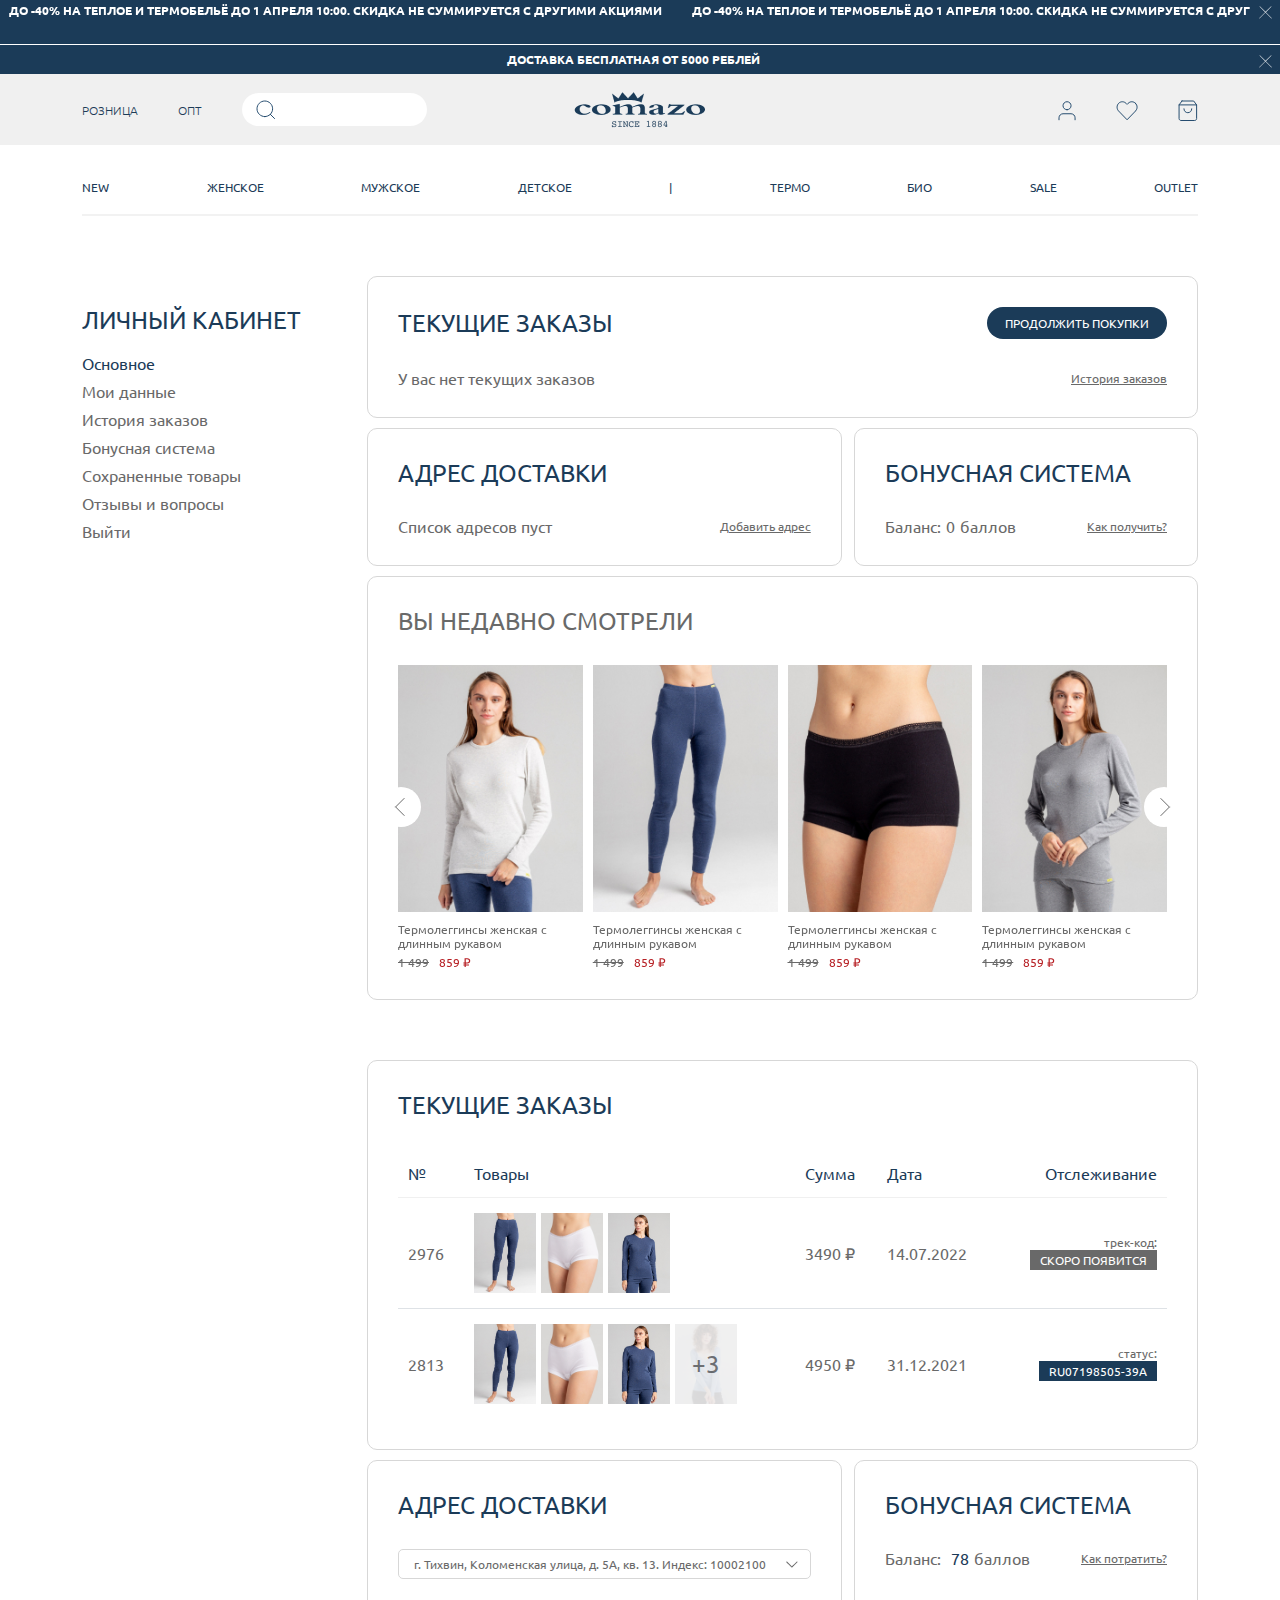
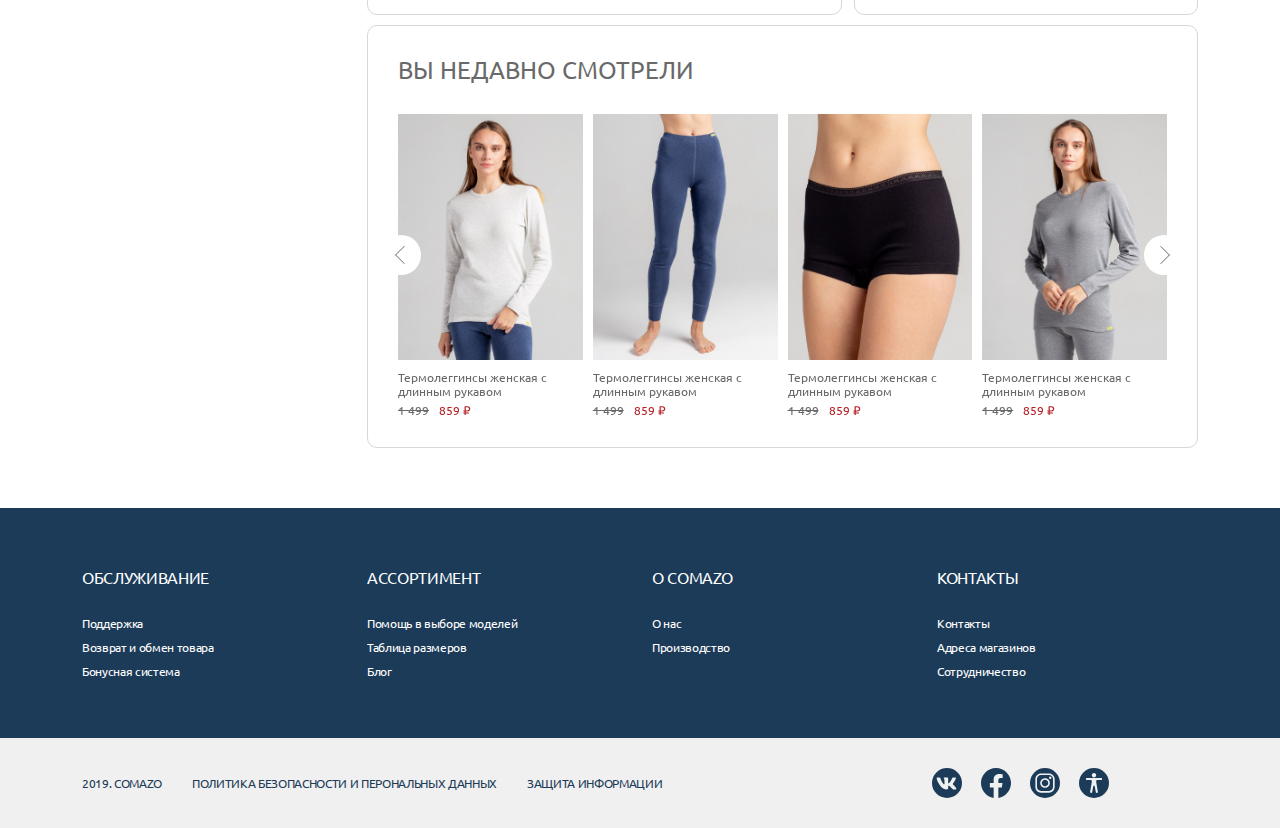
==== commit 96f28538: "hemma jaya slayderlar qoshildi" ====
--- a/account.html
+++ b/account.html
@@ -4,6 +4,7 @@
 	<link rel="stylesheet" type="text/css" href="css/normalize.css" media="screen">
 	<link rel="stylesheet" type="text/css" href="libs/bootstrap5/bootstrap.min.css" media="screen">
 	<link rel="stylesheet icon" type="text/css" href="css/owl.carousel.min.css" media="screen">
+	<link rel="stylesheet icon" type="text/css" href="css/slick.css" media="screen">
 	<link rel="stylesheet icon" type="text/css" href="css/style.css" media="screen">
 	<meta name="viewport" content="width=device-width, initial-scale=1.0">
 	<meta charset="UTF-8">
@@ -209,20 +210,44 @@
             <section class="account-sec">
                 <div class="container">
                     <div class="row d-flex align-items-start">
-                        <div class="col-lg-3 col-sm-3 account-menu nav flex-column nav-pills" id="v-pills-tab" role="tablist" aria-orientation="vertical">
-                            <div class="title"><h2>Личный кабинет</h2></div>
-
-                            <button class="nav-link active" id="v-pills-basic-tab" data-bs-toggle="pill" data-bs-target="#v-pills-basic" type="button" role="tab" aria-controls="v-pills-basic" aria-selected="true">Основное</button>
-                            <button class="nav-link" id="v-pills-my-tab" data-bs-toggle="pill" data-bs-target="#v-pills-my" type="button" role="tab" aria-controls="v-pills-my" aria-selected="false">Мои данные</button>
-                            <button class="nav-link" id="v-pills-history-tab" data-bs-toggle="pill" data-bs-target="#v-pills-history" type="button" role="tab" aria-controls="v-pills-history" aria-selected="false">История заказов</button>
-                            <button class="nav-link" id="v-pills-bonus-tab" data-bs-toggle="pill" data-bs-target="#v-pills-bonus" type="button" role="tab" aria-controls="v-pills-bonus" aria-selected="false">Бонусная система</button>
-
-                            <button class="nav-link" id="v-pills-save-tab" data-bs-toggle="pill" data-bs-target="#v-pills-save" type="button" role="tab" aria-controls="v-pills-save" aria-selected="false">Сохраненные товары</button>
-                            <button class="nav-link" id="v-pills-review-tab" data-bs-toggle="pill" data-bs-target="#v-pills-review" type="button" role="tab" aria-controls="v-pills-review" aria-selected="false">Отзывы и вопросы</button>
-
-                            <a href="#!" class="account-exit nav-link">Выйти</a>
+                        <div class="col-lg-3 col-md-3 col-sm-12 col-12 account-menu-col">
+                            <div class="title">
+								<h2>Личный кабинет</h2>
+								<span class="mob bread-line">-</span>
+							</div>
+
+                            <div class="account-menu nav flex-column nav-pills" id="v-pills-tab" role="tablist" aria-orientation="vertical">
+								<button class="nav-link active" id="v-pills-basic-tab" data-bs-toggle="pill" data-bs-target="#v-pills-basic" type="button" role="tab" aria-controls="v-pills-basic" aria-selected="true">
+									Основное
+									<span class="mob arrow"><img src="images/accordion-arrow.svg" alt=""></span>
+								</button>
+								<button class="nav-link" id="v-pills-my-tab" data-bs-toggle="pill" data-bs-target="#v-pills-my" type="button" role="tab" aria-controls="v-pills-my" aria-selected="false">
+									Мои данные
+									<span class="mob arrow"><img src="images/accordion-arrow.svg" alt=""></span>
+								</button>
+								<button class="nav-link" id="v-pills-history-tab" data-bs-toggle="pill" data-bs-target="#v-pills-history" type="button" role="tab" aria-controls="v-pills-history" aria-selected="false">
+									История заказов
+									<span class="mob arrow"><img src="images/accordion-arrow.svg" alt=""></span>
+								</button>
+								<button class="nav-link" id="v-pills-bonus-tab" data-bs-toggle="pill" data-bs-target="#v-pills-bonus" type="button" role="tab" aria-controls="v-pills-bonus" aria-selected="false">
+									Бонусная система
+									<span class="mob arrow"><img src="images/accordion-arrow.svg" alt=""></span>
+								</button>
+
+								<button class="nav-link" id="v-pills-save-tab" data-bs-toggle="pill" data-bs-target="#v-pills-save" type="button" role="tab" aria-controls="v-pills-save" aria-selected="false">
+									Сохраненные товары
+									<span class="mob arrow"><img src="images/accordion-arrow.svg" alt=""></span>
+								</button>
+								<button class="nav-link" id="v-pills-review-tab" data-bs-toggle="pill" data-bs-target="#v-pills-review" type="button" role="tab" aria-controls="v-pills-review" aria-selected="false">
+									Отзывы и вопросы
+									<span class="mob arrow"><img src="images/accordion-arrow.svg" alt=""></span>
+								</button>
+
+								<a href="#!" class="account-exit nav-link">Выйти</a>
+
+							</div>
                         </div>
-                        <div class="col-lg-9 col-sm-9 account-content tab-content" id="v-pills-tabContent">
+                        <div class="col-lg-9 col-md-9 col-sm-12 col-12 account-content tab-content" id="v-pills-tabContent">
                             <div class="tab-pane fade show active" id="v-pills-basic" role="tabpanel" aria-labelledby="v-pills-basic-tab" tabindex="0">
                                 <div class="account-basic-empty">
 									<div class="row">
@@ -242,7 +267,7 @@
 									</div>
 	
 									<div class="row">
-										<div class="col-lg-7">
+										<div class="col-xl-7 col-lg-6">
 											<div class="account-delivery-address border-style">
 												<div class="title">
 													<h2>Адрес доставки</h2>
@@ -253,7 +278,7 @@
 												</div>
 											</div>
 										</div>
-										<div class="col-lg-5 pl-0">
+										<div class="col-xl-5 col-lg-6 pl-0">
 											<div class="account-bonus-system border-style">
 												<div class="title">
 													<h2>Бонусная система</h2>
@@ -340,11 +365,11 @@
 													<table class="table">
 														<thead>
 														  <tr>
-															<th>№</th>
-															<th>Товары</th>
-															<th>Сумма</th>
-															<th>Дата</th>
-															<th>Отслеживание</th>
+															<th class="th-num">№</th>
+															<th class="th-product">Товары</th>
+															<th class="th-sum">Сумма</th>
+															<th class="th-date">Дата</th>
+															<th class="th-track">Отслеживание</th>
 														  </tr>
 														</thead>
 														<tbody>
@@ -352,17 +377,18 @@
 																<td class="all-order-id">2976</td>
 																<td>
 																	<div class="table-product">
-																		<span><img src="images/catalog-product-img8.jpg" alt=""></span>
-																		<span><img src="images/product-image2.jpg" alt=""></span>
-																		<span><img src="images/catalog-product-img1.jpg" alt=""></span>
+																		<span class="tab-one-pic"><img src="images/catalog-product-img8.jpg" alt=""></span>
+																		<span class="tab-two-pic"><img src="images/product-image2.jpg" alt=""></span>
+																		<span class="tab-three-pic"><img src="images/catalog-product-img1.jpg" alt=""></span>
 																	</div>
 																</td>
 																<td class="all-order-price">3490 ₽</td>
-																<td class="alll-order-date">14.07.2022</td>
+																<td class="all-order-date">14.07.2022</td>
 																<td>
 																	<div class="tracking">
 																		<p>трек-код:</p>
 																		<span class="tracking-tag coming-soon">Скоро появится</span>
+																		<a href="#!" class="tab more-info">Подробнее</a>
 																	</div>
 																</td>
 															</tr>
@@ -371,18 +397,19 @@
 																<td class="all-order-id">2813</td>
 																<td>
 																	<div class="table-product">
-																		<span><img src="images/catalog-product-img8.jpg" alt=""></span>
-																		<span><img src="images/product-image2.jpg" alt=""></span>
-																		<span><img src="images/catalog-product-img1.jpg" alt=""></span>
-																		<span class="count-img"><img src="images/product-image6.jpg" alt=""></span>
+																		<span class="tab-one-pic"><img src="images/catalog-product-img8.jpg" alt=""></span>
+																		<span class="tab-two-pic"><img src="images/product-image2.jpg" alt=""></span>
+																		<span class="tab-three-pic"><img src="images/catalog-product-img1.jpg" alt=""></span>
+																		<span class="tab-four-pic count-img"><img src="images/product-image6.jpg" alt=""></span>
 																	</div>
 																</td>
 																<td class="all-order-price">4950 ₽</td>
-																<td class="alll-order-date">31.12.2021</td>
+																<td class="all-order-date">31.12.2021</td>
 																<td>
 																	<div class="tracking">
 																		<p>статус:</p>
 																		<span class="tracking-tag on-road">RU07198505-39A</span>
+																		<a href="#!" class="tab more-info">Подробнее</a>
 																	</div>
 																</td>
 															</tr>
@@ -394,7 +421,7 @@
 									</div>
 	
 									<div class="row">
-										<div class="col-lg-7">
+										<div class="col-xl-7 col-lg-6">
 											<div class="account-delivery-address border-style basic">
 												<div class="title">
 													<h2>Адрес доставки</h2>
@@ -409,7 +436,7 @@
 												</div>
 											</div>
 										</div>
-										<div class="col-lg-5 pl-0">
+										<div class="col-xl-5 col-lg-6 pl-0">
 											<div class="account-bonus-system border-style basic">
 												<div class="title">
 													<h2>Бонусная система</h2>
@@ -487,39 +514,39 @@
                             </div>
                             <div class="tab-pane fade" id="v-pills-my" role="tabpanel" aria-labelledby="v-pills-my-tab" tabindex="0">
                                 <div class="row">
-                                    <div class="col-lg-6">
+                                    <div class="col-xl-6 col-lg-12">
                                         <div class="account-my border-style">
                                             <div class="title">
                                                 <h2>Мои данные</h2>
                                             </div>
                                             <form action="#!" method="" id="account-my-form">
                                                 <div class="row">
-                                                    <div class="col-sm-6">
+                                                    <div class="col-xl-6 col-lg-4 col-md-6 col-6 col-one">
                                                         <div class="form-group">
                                                             <input type="text" name="name" id="name" placeholder="Имя">
                                                         </div>
                                                     </div>
-                                                    <div class="col-sm-6">
+                                                    <div class="col-xl-6 col-lg-4 col-md-6 col-6 col-two">
                                                         <div class="form-group">
                                                             <input type="text" name="surname" id="surname" placeholder="Фамилия">
                                                         </div>
                                                     </div>
-                                                    <div class="col-sm-12">
+                                                    <div class="col-xl-12 col-lg-4 col-md-12 col-three">
                                                         <div class="form-group">
                                                             <input type="text" name="birth-date" id="birth-date" placeholder="Дата рождения">
                                                         </div>
                                                     </div>
-                                                    <div class="col-sm-12">
+                                                    <div class="col-xl-12 col-lg-6 col-md-12 col-four">
                                                         <div class="form-group">
                                                             <input type="email" name="email" id="email" placeholder="Email">
                                                         </div>
                                                     </div>
-                                                    <div class="col-sm-12">
+                                                    <div class="col-xl-12 col-lg-6 col-md-12 col-five">
                                                         <div class="form-group">
                                                             <input type="tel" name="phone" id="phone" placeholder="Номер телефона">
                                                         </div>
                                                     </div>
-                                                    <div class="col-lg-12">
+                                                    <div class="col-lg-12 col-six">
                                                         <div class="account-check">
                                                             <label class="control control--checkbox">Женский пол
                                                                 <input type="radio" name="radio" id="female"/>
@@ -541,7 +568,7 @@
                                             </form>
                                         </div>
                                     </div>
-                                    <div class="col-lg-6">
+                                    <div class="col-xl-6 col-lg-12">
                                         <div class="account-delivery-data border-style">
                                             <div class="title">
                                                 <h2>Данные доставки</h2>
@@ -568,26 +595,26 @@
 											<div class="table-all-order">
 												<table class="table">
 													<thead>
-													  <tr>
-														<th>№</th>
-														<th>Товары</th>
-														<th>Сумма</th>
-														<th>Дата</th>
-														<th>Отслеживание</th>
-													  </tr>
+														<tr>
+															<th class="th-num">№</th>
+															<th class="th-product">Товары</th>
+															<th class="th-sum">Сумма</th>
+															<th class="th-date">Дата</th>
+															<th class="th-track">Отслеживание</th>
+														</tr>
 													</thead>
 													<tbody>
 													  	<tr>
 															<td class="all-order-id">3151</td>
 															<td>
 																<div class="table-product">
-																	<span><img src="images/catalog-product-img8.jpg" alt=""></span>
-																	<span><img src="images/product-image2.jpg" alt=""></span>
-																	<span><img src="images/catalog-product-img1.jpg" alt=""></span>
+																	<span class="tab-one-pic"><img src="images/catalog-product-img8.jpg" alt=""></span>
+																	<span class="tab-two-pic"><img src="images/product-image2.jpg" alt=""></span>
+																	<span class="tab-three-pic"><img src="images/catalog-product-img1.jpg" alt=""></span>
 																</div>
 															</td>
 															<td class="all-order-price">2790 ₽</td>
-															<td class="alll-order-date">21.08.2022</td>
+															<td class="all-order-date">21.08.2022</td>
 															<td>
 																<div class="tracking">
 																	<p>трек-код:</p>
@@ -600,14 +627,14 @@
 															<td class="all-order-id">2976</td>
 															<td>
 																<div class="table-product">
-																	<span><img src="images/catalog-product-img8.jpg" alt=""></span>
-																	<span><img src="images/product-image2.jpg" alt=""></span>
-																	<span><img src="images/catalog-product-img1.jpg" alt=""></span>
-																	<span><img src="images/product-image6.jpg" alt=""></span>
+																	<span class="tab-one-pic"><img src="images/catalog-product-img8.jpg" alt=""></span>
+																	<span class="tab-two-pic"><img src="images/product-image2.jpg" alt=""></span>
+																	<span class="tab-three-pic"><img src="images/catalog-product-img1.jpg" alt=""></span>
+																	<span class="tab-four-pic"><img src="images/product-image6.jpg" alt=""></span>
 																</div>
 															</td>
 															<td class="all-order-price">3490 ₽</td>
-															<td class="alll-order-date">14.07.2022</td>
+															<td class="all-order-date">14.07.2022</td>
 															<td>
 																<div class="tracking">
 																	<p>трек-код:</p>
@@ -620,14 +647,14 @@
 															<td class="all-order-id">2813</td>
 															<td>
 																<div class="table-product">
-																	<span><img src="images/catalog-product-img8.jpg" alt=""></span>
-																	<span><img src="images/product-image2.jpg" alt=""></span>
-																	<span><img src="images/catalog-product-img1.jpg" alt=""></span>
-																	<span><img src="images/product-image6.jpg" alt=""></span>
+																	<span class="tab-one-pic"><img src="images/catalog-product-img8.jpg" alt=""></span>
+																	<span class="tab-two-pic"><img src="images/product-image2.jpg" alt=""></span>
+																	<span class="tab-three-pic"><img src="images/catalog-product-img1.jpg" alt=""></span>
+																	<span class="tab-four-pic"><img src="images/product-image6.jpg" alt=""></span>
 																</div>
 															</td>
 															<td class="all-order-price">4950 ₽</td>
-															<td class="alll-order-date">31.12.2021</td>
+															<td class="all-order-date">31.12.2021</td>
 															<td>
 																<div class="tracking">
 																	<p>трек-код:</p>
@@ -640,12 +667,12 @@
 															<td class="all-order-id">0150</td>
 															<td>
 																<div class="table-product">
-																	<span><img src="images/catalog-product-img8.jpg" alt=""></span>
-																	<span><img src="images/product-image2.jpg" alt=""></span>
+																	<span class="tab-one-pic"><img src="images/catalog-product-img8.jpg" alt=""></span>
+																	<span class="tab-two-pic"><img src="images/product-image2.jpg" alt=""></span>
 																</div>
 															</td>
 															<td class="all-order-price">1480 ₽</td>
-															<td class="alll-order-date">01.03.1963</td>
+															<td class="all-order-date">01.03.1963</td>
 															<td>
 																<div class="tracking">
 																	<p>трек-код:</p>
@@ -788,14 +815,14 @@
                             </div>
                             <div class="tab-pane fade" id="v-pills-bonus" role="tabpanel" aria-labelledby="v-pills-bonus-tab" tabindex="0">
 								<div class="row">
-									<div class="col-xl-8 col-lg-6 col-md-12">
+									<div class="col-xl-8 col-lg-6 col-md-12 pr-10">
 										<div class="account-bonus border-style">
 											<div class="title">
 												<h2>как работает Бонусная система?</h2>
 											</div>
 											<div class="row bonus-system">
-												<div class="col-lg-3 col-md-6 col-6">
-													<div class="bonus-system-block">
+												<div class="col-xl-3 col-lg-6 col-md-6 col-6">
+													<div class="bonus-system-block mb-30">
 														<div class="bonus-icon">
 															<img src="images/bonus-icon1.png" alt="">
 														</div>
@@ -805,8 +832,8 @@
 														</div>
 													</div>
 												</div>
-												<div class="col-lg-3 col-md-6 col-6 pl-0">
-													<div class="bonus-system-block">
+												<div class="col-xl-3 col-lg-6 col-md-6 col-6 pl-0">
+													<div class="bonus-system-block mb-30">
 														<div class="bonus-icon">
 															<img src="images/bonus-icon2.png" alt="">
 														</div>
@@ -816,7 +843,7 @@
 														</div>
 													</div>
 												</div>
-												<div class="col-lg-3 col-md-6 col-6 pl-0">
+												<div class="col-xl-3 col-lg-6 col-md-6 col-6 pl-0">
 													<div class="bonus-system-block">
 														<div class="bonus-icon">
 															<img src="images/bonus-icon3.png" alt="">
@@ -827,7 +854,7 @@
 														</div>
 													</div>
 												</div>
-												<div class="col-lg-3 col-md-6 col-6 pl-0">
+												<div class="col-xl-3 col-lg-6 col-md-6 col-6 pl-0">
 													<div class="bonus-system-block">
 														<div class="bonus-icon">
 															<img src="images/bonus-icon4.png" alt="">
@@ -911,7 +938,7 @@
 										</div>
 									</div>
 
-									<div class="col-xl-4 col-lg-6 col-md-12">
+									<div class="col-xl-4 col-lg-6 col-md-12 pl-0">
 										<div class="bonus-balance border-style">
 											<div class="title d-flex">
 												<h2>Баланс:</h2>
@@ -960,7 +987,7 @@
 										</div>
 									</div>
 
-									<div class="col-xl-8 col-lg-12 medium">
+									<div class="col-xl-8 col-lg-12 lg">
 										<div class="operations-history border-style">
 											<div class="title">
 												<h2>История Операций</h2>
@@ -1046,7 +1073,7 @@
 									</div>
 
 									<div class="row">
-										<div class="col-xl-3 col-lg-4 col-md-6 col-6">
+										<div class="col-xl-3 col-lg-4 col-md-6 col-6 pl-5 pr-5">
 											<div class="wishlist-block cd-offer-blk sale-offer">
 												<span class="fav-icon">
 													<svg width="32" height="29" viewBox="0 0 32 29" fill="none" xmlns="http://www.w3.org/2000/svg">
@@ -1090,7 +1117,7 @@
 												</div>
 											</div>
 										</div>
-										<div class="col-xl-3 col-lg-4 col-md-6 col-6">
+										<div class="col-xl-3 col-lg-4 col-md-6 col-6 pl-5 pr-5">
 											<div class="whishlist-block cd-offer-blk sale-offer">
 												<span class="fav-icon">
 													<svg width="32" height="29" viewBox="0 0 32 29" fill="none" xmlns="http://www.w3.org/2000/svg">
@@ -1134,7 +1161,7 @@
 												</div>
 											</div>
 										</div>
-										<div class="col-xl-3 col-lg-4 col-md-6 col-6">
+										<div class="col-xl-3 col-lg-4 col-md-6 col-6 pl-5 pr-5">
 											<div class="wishlist-block cd-offer-blk sale-offer not-available">
 											    <div class="wishlist-img">
 													<img src="images/wishlist-img3.jpg" alt="car-photos" class="img-responsive">
@@ -1162,7 +1189,7 @@
 												</div>
 											</div>
 										</div>
-										<div class="col-xl-3 col-lg-4 col-md-6 col-6">
+										<div class="col-xl-3 col-lg-4 col-md-6 col-6 pl-5 pr-5">
 											<div class="wishlist-block cd-offer-blk sale-offer">
 												<span class="fav-icon">
 													<svg width="32" height="29" viewBox="0 0 32 29" fill="none" xmlns="http://www.w3.org/2000/svg">
@@ -1207,7 +1234,7 @@
 											</div>
 										</div>
 
-										<div class="col-xl-3 col-lg-4 col-md-6 col-6">
+										<div class="col-xl-3 col-lg-4 col-md-6 col-6 pl-5 pr-5">
 											<div class="wishlist-block cd-offer-blk sale-offer">
 												<span class="fav-icon">
 													<svg width="32" height="29" viewBox="0 0 32 29" fill="none" xmlns="http://www.w3.org/2000/svg">
@@ -1251,7 +1278,7 @@
 												</div>
 											</div>
 										</div>
-										<div class="col-xl-3 col-lg-4 col-md-6 col-6">
+										<div class="col-xl-3 col-lg-4 col-md-6 col-6 pl-5 pr-5">
 											<div class="wishlist-block cd-offer-blk sale-offer">
 												<span class="fav-icon">
 													<svg width="32" height="29" viewBox="0 0 32 29" fill="none" xmlns="http://www.w3.org/2000/svg">
@@ -1295,7 +1322,7 @@
 												</div>
 											</div>
 										</div>
-										<div class="col-xl-3 col-lg-4 col-md-6 col-6">
+										<div class="col-xl-3 col-lg-4 col-md-6 col-6 pl-5 pr-5">
 											<div class="wishlist-block cd-offer-blk sale-offer">
 												<span class="fav-icon">
 													<svg width="32" height="29" viewBox="0 0 32 29" fill="none" xmlns="http://www.w3.org/2000/svg">
@@ -1339,7 +1366,7 @@
 												</div>
 											</div>
 										</div>
-										<div class="col-xl-3 col-lg-4 col-md-6 col-6">
+										<div class="col-xl-3 col-lg-4 col-md-6 col-6 pl-5 pr-5">
 											<div class="wishlist-block cd-offer-blk sale-offer">
 												<span class="fav-icon">
 													<svg width="32" height="29" viewBox="0 0 32 29" fill="none" xmlns="http://www.w3.org/2000/svg">
@@ -1384,7 +1411,7 @@
 											</div>
 										</div>
 
-										<div class="col-xl-3 col-lg-4 col-md-6 col-6">
+										<div class="col-xl-3 col-lg-4 col-md-6 col-6 pl-5 pr-5 for-tab">
 											<div class="wishlist-block cd-offer-blk sale-offer">
 												<span class="fav-icon">
 													<svg width="32" height="29" viewBox="0 0 32 29" fill="none" xmlns="http://www.w3.org/2000/svg">
@@ -1428,7 +1455,7 @@
 												</div>
 											</div>
 										</div>
-										<div class="col-xl-3 col-lg-4 col-md-6 col-6">
+										<div class="col-xl-3 col-lg-4 col-md-6 col-6 pl-5 pr-5 for-tab">
 											<div class="wishlist-block cd-offer-blk sale-offer">
 												<span class="fav-icon">
 													<svg width="32" height="29" viewBox="0 0 32 29" fill="none" xmlns="http://www.w3.org/2000/svg">
@@ -1472,7 +1499,7 @@
 												</div>
 											</div>
 										</div>
-										<div class="col-xl-3 col-lg-4 col-md-6 col-6">
+										<div class="col-xl-3 col-lg-4 col-md-6 col-6 pl-5 pr-5 for-tab">
 											<div class="wishlist-block cd-offer-blk sale-offer not-available">
 											    <div class="wishlist-img">
 													<img src="images/wishlist-img2.jpg" alt="car-photos" class="img-responsive">
@@ -1500,7 +1527,7 @@
 												</div>
 											</div>
 										</div>
-										<div class="col-xl-3 col-lg-4 col-md-6 col-6">
+										<div class="col-xl-3 col-lg-4 col-md-6 col-6 pl-5 pr-5 for-tab">
 											<div class="wishlist-block cd-offer-blk sale-offer">
 												<span class="fav-icon">
 													<svg width="32" height="29" viewBox="0 0 32 29" fill="none" xmlns="http://www.w3.org/2000/svg">
@@ -1545,7 +1572,7 @@
 											</div>
 										</div>
 
-										<div class="col-xl-3 col-lg-4 col-md-6 col-6">
+										<div class="col-xl-3 col-lg-4 col-md-6 col-6 pl-5 pr-5 for-pc">
 											<div class="wishlist-block cd-offer-blk sale-offer">
 												<span class="fav-icon">
 													<svg width="32" height="29" viewBox="0 0 32 29" fill="none" xmlns="http://www.w3.org/2000/svg">
@@ -1589,7 +1616,7 @@
 												</div>
 											</div>
 										</div>
-										<div class="col-xl-3 col-lg-4 col-md-6 col-6">
+										<div class="col-xl-3 col-lg-4 col-md-6 col-6 pl-5 pr-5 for-pc">
 											<div class="wishlist-block cd-offer-blk sale-offer">
 												<span class="fav-icon">
 													<svg width="32" height="29" viewBox="0 0 32 29" fill="none" xmlns="http://www.w3.org/2000/svg">
@@ -1633,7 +1660,7 @@
 												</div>
 											</div>
 										</div>
-										<div class="col-xl-3 col-lg-4 col-md-6 col-6">
+										<div class="col-xl-3 col-lg-4 col-md-6 col-6 pl-5 pr-5 for-pc">
 											<div class="wishlist-block cd-offer-blk sale-offer">
 												<span class="fav-icon">
 													<svg width="32" height="29" viewBox="0 0 32 29" fill="none" xmlns="http://www.w3.org/2000/svg">
@@ -1677,7 +1704,7 @@
 												</div>
 											</div>
 										</div>
-										<div class="col-xl-3 col-lg-4 col-md-6 col-6">
+										<div class="col-xl-3 col-lg-4 col-md-6 col-6 pl-5 pr-5 for-pc">
 											<div class="whishlist-block cd-offer-blk sale-offer">
 												<span class="fav-icon">
 													<svg width="32" height="29" viewBox="0 0 32 29" fill="none" xmlns="http://www.w3.org/2000/svg">
@@ -1733,7 +1760,7 @@
 
                             <div class="tab-pane fade" id="v-pills-review" role="tabpanel" aria-labelledby="v-pills-review-tab" tabindex="0">
 								<div class="row">
-									<div class="col-lg-6">
+									<div class="col-lg-6 pr-5">
 										<div class="account-my-reviews border-style">
 											<div class="title">
 												<h2>Мои отзывы</h2>
@@ -1744,7 +1771,7 @@
 											</div>
 										</div>
 									</div>
-									<div class="col-lg-6">
+									<div class="col-lg-6 pl-5">
 										<div class="account-my-question border-style">
 											<div class="title">
 												<h2>Мои вопросы</h2>
@@ -2132,7 +2159,7 @@
 										<div class="accordion-item">
 											<h2 class="accordion-header" id="headingSostav">
 											  <button class="accordion-button collapsed" type="button" data-bs-toggle="collapse" data-bs-target="#collapseSostav" aria-expanded="false" aria-controls="collapseSostav">
-													состав и описание
+												  описание и уход
 												  <img src="images/accordion-arrow.svg" alt="">
 											  </button>
 											</h2>
@@ -2158,7 +2185,7 @@
 										<div class="accordion-item">
 											<h2 class="accordion-header" id="headingItem3">
 											  <button class="accordion-button collapsed" type="button" data-bs-toggle="collapse" data-bs-target="#collapseItem3" aria-expanded="false" aria-controls="collapseItem3">
-													Посадка и Размер 3
+													Доставка и оплата
 												  <img src="images/accordion-arrow.svg" alt="">
 											  </button>
 											</h2>
@@ -2171,7 +2198,7 @@
 										<div class="accordion-item">
 											<h2 class="accordion-header" id="headingItem4">
 											  <button class="accordion-button collapsed" type="button" data-bs-toggle="collapse" data-bs-target="#collapseItem4" aria-expanded="false" aria-controls="collapseItem4">
-													Размер и посадка 4
+													Дополнить комплект
 												  <img src="images/accordion-arrow.svg" alt="">
 											  </button>
 											</h2>
@@ -2297,6 +2324,7 @@
 	<script src="js/jquery-3.5.1.min.js"></script>
 	<script src="libs/bootstrap5/bootstrap.min.js"></script>
 	<script src="js/owl.carousel.min.js"></script>
+	<script src="js/slick.min.js"></script>
 	<script src="js/script.js"></script>
 </body>
 </html>--- a/css/style.css
+++ b/css/style.css
@@ -27,7 +27,6 @@
 a:active {
   outline: 0;
   outline: none !important;
-  border: none;
 }
 a:focus {
   outline: 0;
@@ -723,34 +722,57 @@
   color: #E28903;
 }
 
-.product-line .line-col {
-  position: relative;
-}
+
 .product-line .line-block {
   display: block;
 }
-.product-line .line-col .owl-nav button {
+.product-resp .slick-active .resp-block,
+.product-line .slick-active .line-block {
+  margin-right: 10px;
+}
+.product-resp .slick-active:last-child .resp-block,
+.product-line .slick-active:last-child .line-block {
+  margin-right: 0;
+}
+.product-resp .slick-slide,
+.product-line .slick-slide {
+  height: auto;
+  min-height: auto;
+}
+.slide-arrow {
   position: absolute;
-  top: 36%;
-  padding: 0;
+  top: 40%;
+  margin-top: -15px;
   border: none;
   background: transparent;
-  border-radius: 50%;
-}
-.product-line .line-col .owl-nav button.owl-prev {
-  left: -7px;
-}
-.product-line .line-col .owl-nav button.owl-next {
-  right: -7px;
-}
+  padding: 0;
+  z-index: 2;
+}
+.prev-arrow{
+  left: -20px;
+  background-image: url('../images/slide-left-arrow.svg');
+  width: 40px;
+  height: 40px;
+}
+.next-arrow{
+  right: -12px;
+  background-image: url('../images/slide-right-arrow.svg');
+  width: 40px;
+  height: 40px;
+}
+.product-resp .owl-dots,
+.product-line .owl-dots {
+  display: block
+}
+
 .product-line .line-block .line-img {
-  display: block;
-  position: relative;
   margin-bottom: 10px;
+  overflow: hidden;
 }
 .product-line .line-block .line-img img {
-  width: 100%;
-}
+  width: 100% !important;
+}
+
 .fav-icon {
   position: absolute;
   top: 12px;
@@ -843,20 +865,7 @@
 .product-resp .resp-col {
   position: relative;
 }
-.product-resp .resp-col .owl-nav button {
-  position: absolute;
-  top: 36%;
-  padding: 0;
-  border: none;
-  background: transparent;
-  border-radius: 50%;
-}
-.product-resp .resp-col .owl-nav button.owl-prev {
-  left: -7px;
-}
-.product-resp .resp-col .owl-nav button.owl-next {
-  right: -7px;
-}
+
 .product-resp span {
   transition: .3s all ease;
 }
@@ -1121,7 +1130,6 @@
   transform: scale(1.05);
 }
 .catalog-sec .cat-col-item:hover span {
-  color: #B72025;
   opacity: 1;
 }
 .catalog-sec .cat-col-item span {
@@ -1179,12 +1187,13 @@
   content: none;
 }
 /* ///////// */
-
+.filter-block-style,
 .catalog-main .catalog-filter .filter-line {
   display: flex;
   flex-direction: column;
   align-items: flex-start;
 }
+.filter-style,
 .catalog-main .catalog-filter .filter-line .line-items {
   display: inline-block;
   font-size: 12px;
@@ -1197,15 +1206,51 @@
   margin-bottom: 5px;
   padding: 15px 10px;
 }
+.filter-style:hover,
 .catalog-main .catalog-filter .filter-line .line-items:hover {
-  border-color: #8AC44B;
-}
+  border-color: #1B3B58;
+}
+.filter-style.active,
+.filter-style:active,
+.catalog-main .catalog-filter .filter-floor .floor-items.active,
 .catalog-main .catalog-filter .filter-line .line-items.active,
 .catalog-main .catalog-filter .filter-line .line-items:active {
   background-color: #1B3B58;
   color: #fff;
   border-color: #696969;
 }
+
+.catalog-main .catalog-filter .filter-line .line-items.basic:hover{
+  border-color: #1B3B58;
+}
+.catalog-main .catalog-filter .filter-line .line-items.bio:hover {
+  border-color: #8AC44B;
+}
+.catalog-main .catalog-filter .filter-line .line-items.newclassic:hover,
+.catalog-main .catalog-filter .filter-line .line-items.classic:hover {
+  border-color: #696969;
+}
+.catalog-main .catalog-filter .filter-line .line-items.dream:hover {
+  border-color: #a8a5a8;
+}
+.catalog-main .catalog-filter .filter-line .line-items.elite:hover {
+  border-color: #d4b270;
+}
+.catalog-main .catalog-filter .filter-line .line-items.print:hover {
+  border-color: #80B5DC;
+}
+.catalog-main .catalog-filter .filter-line .line-items.warm:hover {
+  border-color: #80B5DC;
+}
+.catalog-main .catalog-filter .filter-line .line-items.green-border:hover {
+  border-color: #2B581B;
+}
+.catalog-main .catalog-filter .filter-line .line-items.yellow-border:hover {
+  border-color: #E28903;
+}
+.catalog-main .catalog-filter .filter-line .line-items.red-border:hover {
+  border-color: #B72025;
+}
 /* // */
 .catalog-main .catalog-filter .fSize-col {
   text-align: center;
@@ -1227,7 +1272,7 @@
   margin-bottom: 5px;
 }
 .catalog-main .catalog-filter .fSize-col .fSize-items:hover {
-  border-color: #8AC44B;
+  border-color: #1B3B58;
 }
 .catalog-main .catalog-filter .fSize-col.active .fSize-items,
 .catalog-main .catalog-filter .fSize-col .fSize-items:active {
@@ -1385,6 +1430,7 @@
   background: #FFFFFF;
   border: 1px solid #D7D7D7;
   border-radius: 5px;
+  overflow: hidden;
 }
 .select-styled:after {
   content: "";
@@ -1642,28 +1688,28 @@
   border-color: #1B3B58;
 }
 /* ========================== */
-.catalog-main .filter-style {
+.catalog-main .filter-fashion {
   display: flex;
   align-items: flex-start;
   flex-wrap: wrap;
 }
-.catalog-main .filter-style .fStyle-block {
+.catalog-main .filter-fashion .fStyle-block {
   display: flex;
   flex-direction: column;
   align-items: center;
   text-align: center;
   justify-content: space-between;
-  height: 140px;
-  max-width: 140px;
+  height: 145px;
+  max-width: 145px;
   width: 100%;
   padding: 15px 7px 10px;
   border: 1px solid #C4C4C4;
   margin: 0 10px 10px 0;
 }
-.catalog-main .filter-style .fStyle-block:nth-child(even) {
+.catalog-main .filter-fashion .fStyle-block:nth-child(even) {
   margin-right: 0;
 }
-.catalog-main .filter-style .fStyle-block .style-name {
+.catalog-main .filter-fashion .fStyle-block .style-name {
   display: inline-block;
   font-size: 12px;
   line-height: 14px;
@@ -1671,8 +1717,21 @@
   color: #696969;
   margin-top: 10px;
 }
-.catalog-main .filter-style .fStyle-block:hover .style-name {
-  color: #B72025;
+.catalog-main .filter-fashion .fStyle-block:hover {
+  border-color: #1B3B58;
+}
+.catalog-main .filter-fashion .fStyle-block.active span svg path {
+  fill: #fff;
+}
+.catalog-main .filter-fashion .fStyle-block.active span.t-short svg path {
+  stroke: #fff;
+  fill: inherit;
+}
+.catalog-main .filter-fashion .fStyle-block.active span {
+  color: #fff;
+}
+.catalog-main .filter-fashion .fStyle-block.active {
+  background-color: #1B3B58;
 }
 /* catalog shirts page */
 .catalog-shirts-middle {
@@ -1752,10 +1811,11 @@
 .catPro-tags {
   display: flex;
   align-items: center;
-  flex-wrap: wrap;
+  flex-wrap: nowrap;
   margin-bottom: 25px;
-}
-.catPro-tags span {
+  overflow: auto;
+}
+.catPro-tags a {
   display: inline-block;
   font-size: 12px;
   line-height: 0px;
@@ -1766,6 +1826,12 @@
   margin-right: 5px;
   margin-bottom: 5px;
   background: #F0F0F0;
+  white-space: nowrap;
+}
+.catPro-tags a:hover,
+.catPro-tags a.active {
+  color: #fff;
+  background-color: #1B3B58;
 }
 /* ////////////////// */
 
@@ -1929,13 +1995,15 @@
   border-radius: 10px;
   padding: 30px;
 }
+.account-sec .account-menu-col {
+  padding-top: 30px;
+}
+.account-sec .account-menu-col .title h2 {
+  color: #1B3B58;
+  margin-bottom: 20px;
+}
 .account-sec .account-menu {
   align-items: flex-start;
-  padding-top: 30px;
-}
-.account-sec .account-menu h2 {
-  color: #1B3B58;
-  margin-bottom: 20px;
 }
 .account-sec .account-menu .nav-link {
   padding: 0;
@@ -1944,6 +2012,7 @@
   line-height: 18px;
   color: #696969;
   margin-bottom: 10px;
+  text-align: left;
 }
 .account-sec .nav-pills .nav-link.active,
 .account-sec .nav-pills .show>.nav-link {
@@ -2085,6 +2154,12 @@
 
 .account-sec .account-my .title h2 {
   color: #1B3B58;
+}
+.account-sec .account-my .col-one {
+  padding-right: 5px;
+}
+.account-sec .account-my .col-two {
+  padding-left: 5px;
 }
 .account-sec .account-my .form-group {
   margin-bottom: 10px;
@@ -2171,6 +2246,30 @@
 .table-all-order .table-product span {
   display: block;
   margin-right: 5px;
+  position: relative;
+}
+.table-all-order .table-product .tab-four-pic::after {
+  content: "+3";
+  font-size: 24px;
+  line-height: 28px;
+  text-transform: uppercase;
+  color: #696969;
+  background: #F0F0F0;
+  opacity: 0.9;
+  width: 100%;
+  height: 100%;
+  position: absolute;
+  left: 0;
+  right: 0;
+  top: 0;
+  bottom: 0;
+  margin: auto;
+  display: flex;
+  align-items: center;
+  justify-content: center;
+}
+.table-all-order .table {
+  margin-bottom: 0;
 }
 .table-all-order .table thead {
   border-bottom: 1px solid #f0f0f0;
@@ -2189,6 +2288,9 @@
   padding: 15px 10px;
   border: none;
   box-shadow: none;
+}
+.table-all-order .table tbody tr:last-child td {
+  border-bottom: none;
 }
 .table-all-order .table tbody tr td:last-child,
 .table-all-order .table thead tr th:last-child {
@@ -2498,7 +2600,7 @@
   font-size: 16px;
   line-height: 18px;
   color: #696969;
-  padding: 15px 10px;
+  padding: 0 10px 15px 10px;
   border: none;
 }
 .operations-history table tbody tr td:first-child,
@@ -2517,6 +2619,9 @@
   color: #696969;
   padding: 15px 10px;
   border: none;
+}
+.operations-history table tbody tr:last-child {
+  border-bottom: none;
 }
 .operations-history table tbody tr td .operation-name {
   display: flex;
@@ -2614,12 +2719,16 @@
 }
 
 /* Сохраненные товары */
-
+.account-wishlist.border-style {
+  padding: 30px 40px;
+}
 .account-wishlist .title {
   display: flex;
   align-items: center;
   justify-content: space-between;
   margin-bottom: 30px;
+  margin-left: -10px;
+  margin-right: -10px;
 }
 .account-wishlist .title h2 {
   margin-bottom: 0;
@@ -2843,8 +2952,8 @@
   opacity: 0;
 }
 footer .ftr-menu a {
-  font-size: 16px;
-  line-height: 19px;
+  font-size: 12px;
+  line-height: 14px;
   letter-spacing: -0.333333px;
   color: #FFFFFF;
   margin-bottom: 10px;
@@ -3528,17 +3637,52 @@
 .for-scroll::-webkit-scrollbar-thumb {
 	background-color: #C4C4C4;
 }
+/* ////////////////////// */
+.for-scroll-tag::-webkit-scrollbar-track {
+	border-radius: 10px;
+	background-color: #F5F5F5;
+}
+
+.for-scroll-tag::-webkit-scrollbar {
+	height: 6px;
+	background-color: #F5F5F5;
+}
+
+.for-scroll-tag::-webkit-scrollbar-thumb {
+	background-color: #C4C4C4;
+}
+/* ///////// */
 .cat-middle-col {margin-left: -1px;}
 .mob-filter-btn {display: none;}
 
+.for-fixed,
+.for-tab,
+.lg,
 .medium,
 .tab,
 .mob {
   display: none;
 }
+.pr-10 {
+  padding-right: 10px;
+}
+.pl-5 {
+  padding-left: 5px;
+}
+.pr-5 {
+  padding-right: 5px;
+}
+
 
 
 @media only screen and (max-width: 1400px) {
+  .catalog-main .filter-fashion .fStyle-block span svg {
+    height: 50px;
+  }
+  .catalog-main .filter-fashion .fStyle-block {
+    max-width: 122px;
+    height: 122px;
+  }
   .catalog-main .ctlg-block .ctlg-img img {
     height: auto;
   }
@@ -3566,12 +3710,71 @@
 
 
 @media only screen and (max-width: 1200px) {
+  .for-fixed {
+    display: flex;
+    align-items: center;
+    justify-content: space-between;
+    padding: 20px;
+    background: #F0F0F0;
+    margin-left: -10px;
+    margin-right: -10px;
+  }
+  .for-fixed p {
+    font-size: 16px;
+    line-height: 18px;
+    text-transform: uppercase;
+    color: #1B3B58;
+  }
+  .for-fixed a {
+    transition: .7s all ease;
+  }
+  .for-fixed a:hover {
+    transform: rotate(180deg);
+  }
+  .catalog-main .filter-fashion .fStyle-block span svg {
+    height: auto;
+  }
+  .catalog-main .filter-fashion .fStyle-block {
+    max-width: 135px;
+    height: 135px;
+  }
+  .account-my-question .my-question, .account-my-reviews .my-reviews {
+    flex-direction: column;
+    align-items: flex-start;
+  }
+  .account-my-question .my-question p, .account-my-reviews .my-reviews p {
+    margin-bottom: 15px;
+  }
+  .account-wishlist .for-pc {
+    display: none;
+  }
+  .operations-history.pc{display: none;}
+  .lg {display: block;}
+  .mb-30 {
+    margin-bottom: 30px;
+  }
+  .operations-history {
+    margin-top: 10px;
+  }
+  .account-bonus {
+    margin-bottom: 0;
+  }
+  .account-sec .account-my .col-two {
+    padding-right: 5px;
+  }
+  .account-sec .account-my .col-three {
+    padding-left: 5px;
+  }
+  .account-sec .account-delivery-data {
+    margin-top: 10px;
+  }
   .cart-modal .cart-modal-btns {
     margin-top: 60px;
   }
   .cart-modal .modal-dialog,
   .cart-modal .modal-content {
     height: auto;
+    overflow: auto;
   }
   .product-info .info-temprature .temprature-items p {
     width: 54%;
@@ -3594,19 +3797,21 @@
     height: auto;
   }
   .catalog-filter {
-    display: none;
-    position: absolute;
-    left: 15px;
-    top: 35px;
+    position: fixed;
+    left: -1300px;
+    top: 0;
     z-index: 100;
     max-width: 300px;
     width: 100%;
+    height: 100%;
     padding: 0 10px;
     background: #fff;
     box-shadow: 2px 2px 6px rgb(0 0 0 / 30%);
+    transition: .5s all ease;
+    overflow: auto;
   }
   .catalog-filter.active {
-    display: block;
+    left: 0;
   }
   .mob-filter-btn {
     display: inline-block;
@@ -3619,7 +3824,6 @@
     border: 1px solid #D7D7D7;
     border-radius: 25px;
   }
-  .mob-filter-btn.active,
   .mob-filter-btn:hover {
     background: #1B3B58;
     color: #fff;
@@ -3628,6 +3832,9 @@
   .mob-filter-btn.tab,
   .catalog-main .bread-crumbs {display: none;}
   /* end catalog page */
+  .table-all-order .table tbody tr td {
+    padding: 15px 5px;
+  }
 }
 
 
@@ -3680,6 +3887,96 @@
 
 
 @media only screen and (max-width: 992px) {
+  .often-questions {
+    margin-top: 10px;
+  }
+  #v-pills-review .col-lg-6.pr-5 {
+    padding-right: 15px;
+  }
+  #v-pills-review .col-lg-6.pl-5 {
+    padding-left: 15px;
+  }
+  .account-wishlist .title {
+    flex-direction: column;
+    align-items: flex-start;
+  }
+  .account-wishlist .title h2 {
+    margin-bottom: 15px;
+  }
+  .bonus-balance {
+    margin-top: 10px;
+  }
+  .account-sec .account-track {
+    margin-top: 10px;
+  }
+  .all-order-links .question {
+    padding-right: 15px;
+  }
+  .all-order-links .feedback {
+    padding-left: 15px;
+  }
+  .account-sec {
+    padding: 30px 0;
+  }
+  .account-sec .account-my .col-three {
+    padding-left: 15px;
+  }
+  .account-sec .account-my .col-two {
+    padding-right: 15px;
+  }
+  .table .more-info {
+    font-size: 12px;
+    line-height: 14px;
+    text-align: right;
+    text-decoration-line: underline;
+    color: #696969;
+    margin-top: 25px;
+  }
+  .table-all-order .table-product .tab-three-pic::after {
+    content: "+4";
+    font-size: 24px;
+    line-height: 28px;
+    text-transform: uppercase;
+    color: rgb(105, 105, 105);
+    opacity: 0.9;
+    width: 100%;
+    height: 100%;
+    position: absolute;
+    left: 0px;
+    right: 0px;
+    top: 0px;
+    bottom: 0px;
+    display: flex;
+    align-items: center;
+    justify-content: center;
+    background: rgb(240, 240, 240);
+    margin: auto;
+  }
+  .account-sec .basic {
+    height: auto;
+  }
+  .table-all-order .table-product .tab-four-pic {
+    display: none;
+  }
+  .table-all-order .table .all-order-date,
+  .table-all-order .table .all-order-price,
+  .table-all-order .table thead tr th.th-sum,
+  .table-all-order .table thead tr th.th-date {
+    display: none;
+  }
+  .border-style {
+    padding: 20px;
+  }
+  .account-sec .account-bonus-system {
+    margin-top: 10px;
+  }
+  .tab-pane .pl-0 {
+    padding-left: 15px;
+  }
+  .tab-pane .pr-0 {
+    padding-right: 15px;
+  }
+  /* account page */
   .catalog-shirts-middle {
     padding: 20px 15px;
   }
@@ -3692,9 +3989,6 @@
     font-size: 24px;
     line-height: 28px;
   }
-  .catalog-filter {
-    top: 100px;
-  }
   .catalog-main .catalog-products .catPro-top .top-filter {
     justify-content: space-between;
   }
@@ -3739,6 +4033,137 @@
 
 
 @media only screen and (max-width: 767px) {
+  .account-sec .account-my-question {
+    padding: 30px 0;
+    margin: 30px 0;
+    border-top: 1px solid #f0f0f0;
+    border-bottom: 1px solid #f0f0f0;
+  }
+  .account-wishlist .wishlist-block {
+    margin-bottom: 30px;
+  }
+  .for-tab {
+    display: block;
+  }
+  .account-wishlist.border-style {
+    padding: 0 10px;
+  }
+  .account-sec .bonus-balance {
+    padding: 30px 0;
+    margin: 30px 0;
+    border-top: 1px solid #f0f0f0;
+    border-bottom: 1px solid #f0f0f0;
+  }
+  .account-sec .account-bonus-system,
+  .account-sec .account-delivery-address,
+  .account-sec .account-current-order {
+    margin-bottom: 30px;
+    padding-bottom: 30px;
+    border-bottom: 1px solid #f0f0f0;
+  }
+  .account-sec .account-delivery-data {
+    margin-top: 60px;
+  }
+  .account-my.border-style {
+    border-bottom: none;
+  }
+  
+  .account-basic-full {
+    margin-top: 0;
+  }
+  .recently.border-style {
+    border-bottom: none;
+  }
+  .account-sec .account-current-order .title a {
+    display: none;
+  }
+  .account-sec .account-content {
+    padding-top: 26px;
+  }
+  .border-style {
+    padding: 0;
+    border: none;
+    border-radius: 0;
+  }
+  .account-sec {
+    padding: 30px 0;
+  }
+  .account-sec .account-menu .nav-link .arrow {
+    position: relative;
+    margin-left: 10px;
+    opacity: 0;
+  }
+  .account-sec .account-menu .nav-link {
+    order: 2;
+    display: flex;
+    align-items: center;
+    font-size: 14px;
+    line-height: 16px;
+  }
+  .account-sec .account-menu .nav-link.active {
+    order: 1;
+  }
+  .account-sec .account-menu .nav-link.active .arrow {
+    opacity: 1;
+  }
+  .account-sec .account-menu {
+    height: 20px;
+    overflow: hidden;
+    flex-wrap: nowrap;
+    transition: .3s all ease;
+  }
+  .account-sec .account-menu.active {
+    height: 196px;
+  }
+  .account-sec .account-menu.active .nav-link .arrow {
+    transform: rotate(180deg);
+    top: 2px;
+  }
+  .account-sec .account-menu-col {
+    display: flex;
+    align-items: flex-start;
+    padding-top: 0;
+  }
+  .account-sec .account-menu-col .title {
+    display: flex;
+    align-items: center;
+  }
+  .account-sec .account-menu-col .title span,
+  .account-sec .account-menu-col .title h2 {
+    margin-bottom: 0;
+    font-weight: 400;
+    font-size: 14px;
+    line-height: 16px;
+    color: #696969;
+    text-transform: none;
+  }
+  .account-sec .account-menu-col .title span {
+    display: block;
+    margin: 0 10px;
+  }
+  .table-all-order .table-product .tab-three-pic {
+    display: none;
+  }
+  .table-all-order .table-product .tab-two-pic::after {
+    content: "+5";
+    font-size: 24px;
+    line-height: 28px;
+    text-transform: uppercase;
+    color: rgb(105, 105, 105);
+    opacity: 0.9;
+    width: 100%;
+    height: 100%;
+    position: absolute;
+    left: 0px;
+    right: 0px;
+    top: 0px;
+    bottom: 0px;
+    display: flex;
+    align-items: center;
+    justify-content: center;
+    background: rgb(240, 240, 240);
+    margin: auto;
+  }
   header .navbar .navbar-nav .nav-link::after {
     content: none;
   }
@@ -3750,9 +4175,6 @@
   }
   .catalog-main .ctlg-block {
     margin-bottom: 30px;
-  }
-  .catalog-filter {
-    top: 80px;
   }
   .catalog-main .catPro-top .title h2 {
     margin-bottom: 15px;
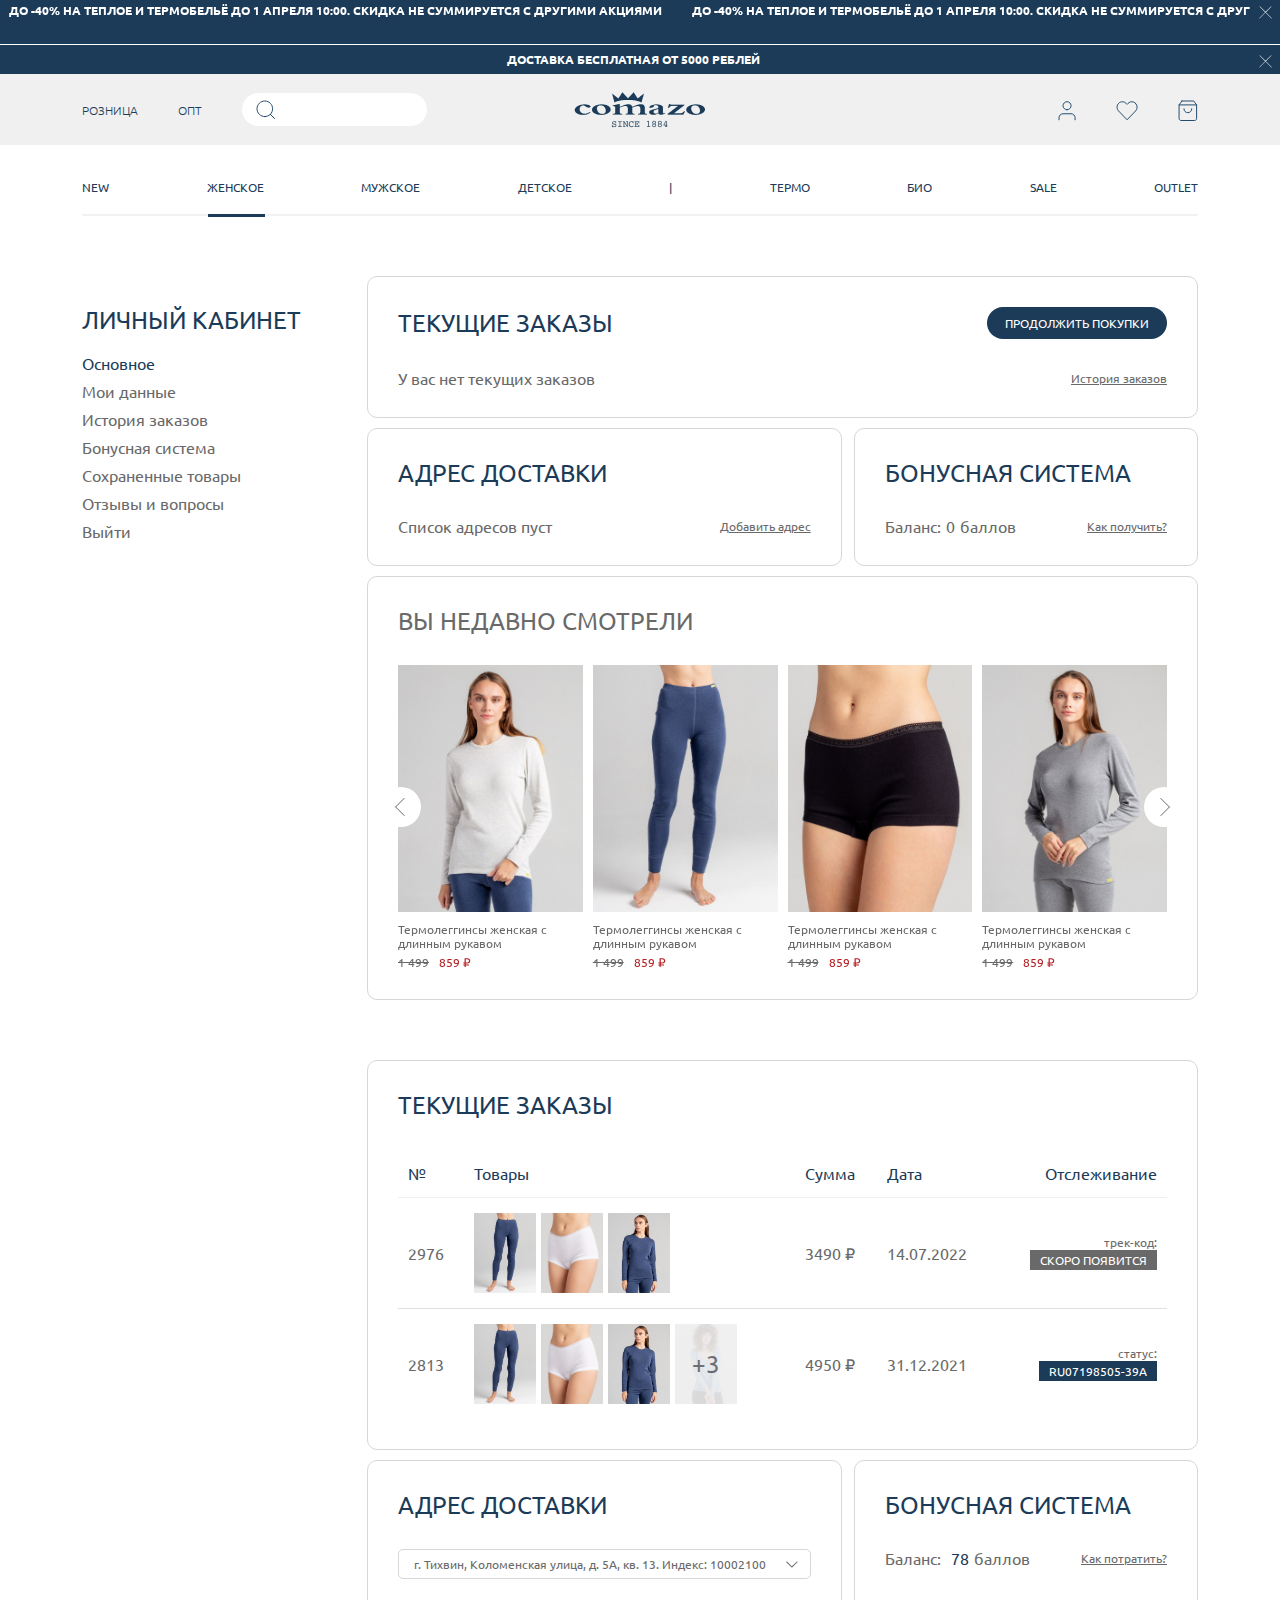
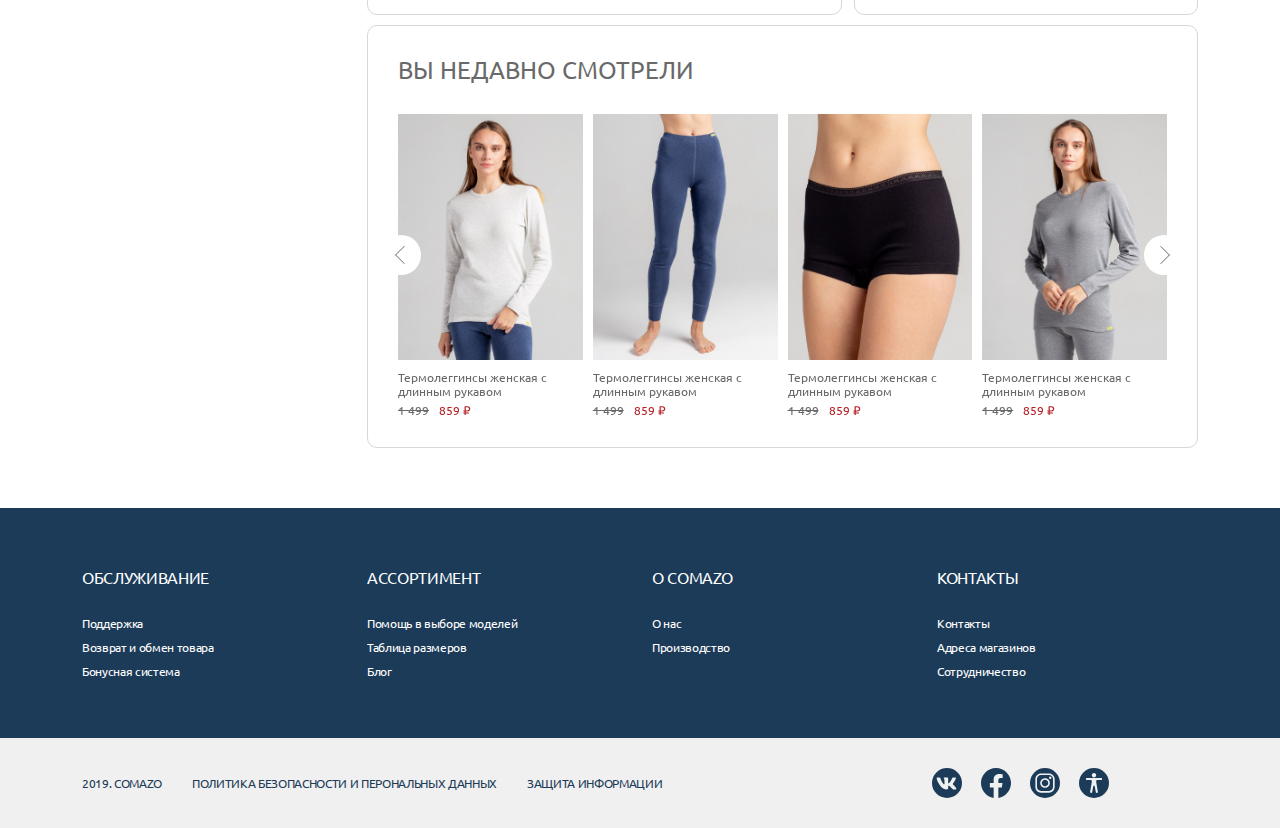
==== commit f256b8b3: "shshsgfhdf" ====
--- a/account.html
+++ b/account.html
@@ -93,7 +93,7 @@
 									</div>	
 									<div class="menu-links">
 										<div class="links-item">
-											<a href="#!" class="top-menu-link">ЖЕНСКОЕ</a>
+											<a href="#!" class="top-menu-link active">ЖЕНСКОЕ</a>
 											<a href="#!" class="top-menu-link">МУЖСКОЕ</a>
 											<a href="#!" class="top-menu-link">ДЕТСКОЕ</a>
 											<a href="#!" class="top-menu-link">ОПТ</a>
@@ -106,48 +106,193 @@
 											NEW
 											<img src="images/menu-arrow.svg" alt="">
 										</a>
-										<ul class="dropdown-menu">
-										  <li><a class="dropdown-item" href="#">Action</a></li>
-										  <li><a class="dropdown-item" href="#">Another action</a></li>
-										  <li><a class="dropdown-item" href="#">Something else</a></li>
-										</ul>
 									</li>
 									<li class="nav-item dropdown">
-										<a class="nav-link dropdown-toggle" href="#" role="button" data-bs-toggle="dropdown" aria-expanded="false">
+										<a class="nav-link dropdown-toggle active" href="#" role="button" data-bs-toggle="dropdown" aria-expanded="false">
 											ЖЕНСКОЕ
 											<img src="images/menu-arrow.svg" alt="">
 										</a>
-										<ul class="dropdown-menu">
-										  <li><a class="dropdown-item" href="#">Action</a></li>
-										  <li><a class="dropdown-item" href="#">Another action</a></li>
-										  <li><a class="dropdown-item" href="#">Something else here</a></li>
-										</ul>
+										<div class="dropdown-menu">
+											<div class="container">
+												<div class="row">
+													<div class="col-lg-2 col-md-4 drop-col pl-0">
+														<div class="drop-item">
+															<p>МАЙКИ</p>
+															<div class="drop-link">
+																<a href="#!">Майки на бретельках</a>
+																<a href="#!">Майки с плечиками</a>
+															</div>
+														</div>
+													</div>
+													<div class="col-lg-2 col-md-4 drop-col">
+														<div class="drop-item">
+															<p>ТРУСЫ</p>
+															<div class="drop-link">
+																<a href="#!">Хипстэн</a>
+																<a href="#!">Мини</a>
+																<a href="#!">Миди</a>
+																<a href="#!">Рио</a>
+																<a href="#!">Классик</a>
+																<a href="#!">Трусы шорты</a>
+																<a href="#!">Панталоны</a>
+															</div>
+														</div>
+													</div>
+													<div class="col-lg-2 col-md-4 drop-col">
+														<div class="drop-item">
+															<p>ШОРТЫ И ЛЕГГИНСЫ</p>
+															<div class="drop-link">
+																<a href="#!">Шорты</a>
+																<a href="#!">Панталоны</a>
+																<a href="#!">Велосипедки</a>
+																<a href="#!">Леггинсы</a>
+																<a href="#!">Шорты</a>
+															</div>
+														</div>
+													</div>
+													<div class="col-lg-2 col-md-4 drop-col">
+														<div class="drop-item">
+															<p>ФУТБОЛКИ</p>
+															<div class="drop-link">
+																<a href="#!">Короткий рукав</a>
+																<a href="#!">Длинный рукав</a>
+															</div>
+														</div>
+													</div>
+													<div class="col-lg-2 col-md-4 drop-col">
+														<div class="drop-item">
+															<p>ПИЖАМЫ И СОРОЧКИ</p>
+															<div class="drop-link">
+																<a href="#!">Пижамные шорты</a>
+																<a href="#!">Пижамные футболки</a>
+																<a href="#!">Сорочки</a>
+															</div>
+														</div>
+													</div>
+													<div class="col-lg-2 col-md-4 drop-col">
+														<div class="drop-item">
+															<p>ТЕРМОБЕЛЬЁ</p>
+															<div class="drop-link">
+																<a href="#!">Футболки с коротким рукавом</a>
+																<a href="#!">Футболки с длинным рукавом</a>
+																<a href="#!">Шорты</a>
+																<a href="#!">Кальсоны</a>
+																<a href="#!">Майки с плечиками</a>
+																<a href="#!">Шарфы-снуды</a>
+															</div>
+														</div>
+													</div>
+												</div>
+											</div>
+										</div>
 									</li>
 									<li class="nav-item dropdown">
 										<a class="nav-link dropdown-toggle" href="#" role="button" data-bs-toggle="dropdown" aria-expanded="false">
 											МУЖСКОЕ
 											<img src="images/menu-arrow.svg" alt="">
 										</a>
-										<ul class="dropdown-menu">
-										  <li><a class="dropdown-item" href="#">Action</a></li>
-										  <li><a class="dropdown-item" href="#">Another action</a></li>
-										  <li><a class="dropdown-item" href="#">Something here</a></li>
-										</ul>
+										<div class="dropdown-menu">
+											<div class="container">
+												<div class="row">
+													<div class="col-xl col-lg-2 col-md-4 drop-col pl-0">
+														<div class="drop-item">
+															<p>МАЙКИ</p>
+															<div class="drop-link">
+																<a href="#!">Майки</a>
+																<a href="#!">Майки с узким плечом</a>
+															</div>
+														</div>
+													</div>
+													<div class="col-xl col-lg-2 col-md-4 drop-col">
+														<div class="drop-item">
+															<p>ТРУСЫ</p>
+															<div class="drop-link">
+																<a href="#!">Классические</a>
+																<a href="#!">Транки</a>
+																<a href="#!">Боксеры</a>
+																<a href="#!">Мини</a>
+															</div>
+														</div>
+													</div>
+													<div class="col-xl col-lg-2 col-md-4 drop-col">
+														<div class="drop-item">
+															<p>ШОРТЫ И ЛЕГГИНСЫ</p>
+															<div class="drop-link">
+																<a href="#!">Шорты</a>
+																<a href="#!">Кальсоны</a>
+															</div>
+														</div>
+													</div>
+													<div class="col-xl col-lg-2 col-md-4 drop-col">
+														<div class="drop-item">
+															<p>ФУТБОЛКИ</p>
+															<div class="drop-link">
+																<a href="#!">Короткий рукав</a>
+																<a href="#!">Длинный рукав</a>
+															</div>
+														</div>
+													</div>
+													<div class="col-xl col-lg-2 col-md-4 drop-col">
+														<div class="drop-item">
+															<p>ТЕРМОБЕЛЬЁ</p>
+															<div class="drop-link">
+																<a href="#!">Футболки с коротким рукавом</a>
+																<a href="#!">Футболки с длинным рукавом</a>
+																<a href="#!">Шорты</a>
+																<a href="#!">Кальсоны</a>
+																<a href="#!">Майки с плечиками</a>
+																<a href="#!">Шарфы-снуды</a>
+															</div>
+														</div>
+													</div>
+												</div>
+											</div>
+										</div>
 									</li>
 									<li class="nav-item dropdown">
 										<a class="nav-link dropdown-toggle" href="#" role="button" data-bs-toggle="dropdown" aria-expanded="false">
 											ДЕТСКОЕ
 											<img src="images/menu-arrow.svg" alt="">
 										</a>
-										<ul class="dropdown-menu">
-										  <li><a class="dropdown-item" href="#">Action</a></li>
-										  <li><a class="dropdown-item" href="#">Another action</a></li>
-										  <li><a class="dropdown-item" href="#">else here</a></li>
-										</ul>
+										<div class="dropdown-menu">
+											<div class="container">
+												<div class="row">
+													<div class="col-lg-2 col-md drop-col pl-0">
+														<div class="drop-item">
+															<p>Для девочек</p>
+															<div class="drop-link">
+																<a href="#!">Футболки</a>
+																<a href="#!">Шорты и леггинсы</a>
+																<a href="#!">Пижамы и сорочки</a>
+															</div>
+														</div>
+													</div>
+													<div class="col-lg-2 col-md drop-col">
+														<div class="drop-item">
+															<p>Для мальчиков</p>
+															<div class="drop-link">
+																<a href="#!">Футболки</a>
+																<a href="#!">Кальсоны</a>
+																<a href="#!">Пижамы</a>
+															</div>
+														</div>
+													</div>
+													<div class="col-lg-2 col-md drop-col">
+														<div class="drop-item">
+															<p>Термобелье</p>
+															<div class="drop-link">
+																<a href="#!">Футболки с длинным рукавом</a>
+																<a href="#!">Кальсоны</a>
+															</div>
+														</div>
+													</div>
+												</div>
+											</div>
+										</div>
 									</li>
 	
 									<li class="nav-item slash">
-										<a class="nav-link" href="#">|</a>
+										<a class="nav-link" href="#!">|</a>
 									</li>
 
 									<li class="nav-item dropdown">
@@ -155,44 +300,141 @@
 											ТЕРМО
 											<img src="images/menu-arrow.svg" alt="">
 										</a>
-										<ul class="dropdown-menu">
-										  <li><a class="dropdown-item" href="#">Action</a></li>
-										  <li><a class="dropdown-item" href="#">Another action</a></li>
-										  <li><a class="dropdown-item" href="#">Something else here</a></li>
-										</ul>
+										<div class="dropdown-menu">
+											<div class="container">
+												<div class="row">
+													<div class="col-xl-2 col-lg-2 col-md-4 drop-col drop-img-col pl-0">
+														<div class="drop-item">
+															<a href="#!" class="drop-img">
+																<img src="images/drop-img1.jpg" alt="">
+																<span>линия casual</span>
+															</a>
+														</div>
+													</div>
+													<div class="col-xl-2 col-lg-2 col-md-4 drop-col drop-img-col">
+														<div class="drop-item">
+															<a href="#!" class="drop-img">
+																<img src="images/drop-img2.jpg" alt="">
+																<span>линия active</span>
+															</a>
+														</div>
+													</div>
+													<div class="col-xl-2 col-lg-2 col-md-4 drop-col drop-img-col">
+														<div class="drop-item">
+															<a href="#!" class="drop-img">
+																<img src="images/drop-img3.jpg" alt="">
+																<span>линия sport</span>
+															</a>
+														</div>
+													</div>
+
+													<div class="col-xl-2 col-lg-2 col-md-4 drop-col">
+														<div class="drop-item">
+															<p>Женское</p>
+															<div class="drop-link">
+																<a href="#!">Футболки с коротким рукавом</a>
+																<a href="#!">Футболки с длинным рукавом</a>
+																<a href="#!">Шорты</a>
+																<a href="#!">Кальсоны</a>
+																<a href="#!">Майки с плечиками</a>
+																<a href="#!">Шарфы-снуды</a>
+															</div>
+														</div>
+													</div>
+													<div class="col-xl-2 col-lg-2 col-md-4 drop-col">
+														<div class="drop-item">
+															<p>Мужское</p>
+															<div class="drop-link">
+																<a href="#!">Футболки с коротким рукавом</a>
+																<a href="#!">Футболки с длинным рукавом</a>
+																<a href="#!">Шорты</a>
+																<a href="#!">Кальсоны</a>
+																<a href="#!">Майки с плечиками</a>
+																<a href="#!">Шарфы-снуды</a>
+															</div>
+														</div>
+													</div>
+													<div class="col-xl-2 col-lg-2 col-md-4 drop-col">
+														<div class="drop-item">
+															<p>Детское</p>
+															<div class="drop-link">
+																<a href="#!">Футболки с длинным рукавом</a>
+																<a href="#!">Кальсоны</a>
+															</div>
+														</div>
+													</div>
+												</div>
+											</div>
+										</div>
 									</li>
 									<li class="nav-item dropdown">
 										<a class="nav-link dropdown-toggle" href="#" role="button" data-bs-toggle="dropdown" aria-expanded="false">
 											БИО
 											<img src="images/menu-arrow.svg" alt="">
 										</a>
-										<ul class="dropdown-menu">
-										  <li><a class="dropdown-item" href="#">Action</a></li>
-										  <li><a class="dropdown-item" href="#">Another action</a></li>
-										  <li><a class="dropdown-item" href="#">Something else here</a></li>
-										</ul>
+										<div class="dropdown-menu">
+											<div class="container">
+												<div class="row">
+													<div class="col-lg col-md drop-col pl-0">
+														<div class="drop-item">
+															<p>Новинки со льном</p>
+															<div class="drop-link">
+																
+															</div>
+														</div>
+													</div>
+													<div class="col-lg col-md drop-col">
+														<div class="drop-item">
+															<p>Трусы</p>
+															<div class="drop-link">
+																<a href="#!">Рио</a>
+																<a href="#!">Классик</a>
+																<a href="#!">Макси</a>
+															</div>
+														</div>
+													</div>
+													<div class="col-lg col-md drop-col">
+														<div class="drop-item">
+															<p>Майки</p>
+															<div class="drop-link">
+																<a href="#!">На бретельках</a>
+																<a href="#!">С плечиками</a>
+															</div>
+														</div>
+													</div>
+													<div class="col-lg col-md drop-col">
+														<div class="drop-item">
+															<p>Пижамы</p>
+															<div class="drop-link">
+																<a href="#!">Футболки</a>
+																<a href="#!">Шорты</a>
+																<a href="#!">Сорочки</a>
+															</div>
+														</div>
+													</div>
+													<div class="col-lg col-md drop-col">
+														<div class="drop-item">
+															<p>Детское</p>
+															<div class="drop-link">
+																
+															</div>
+														</div>
+													</div>
+												</div>
+											</div>
+										</div>
 									</li>
 									<li class="nav-item dropdown">
 										<a class="nav-link dropdown-toggle" href="#" role="button" data-bs-toggle="dropdown" aria-expanded="false">
 											SALE
 											<img src="images/menu-arrow.svg" alt="">
 										</a>
-										<ul class="dropdown-menu">
-										  <li><a class="dropdown-item" href="#">Action</a></li>
-										  <li><a class="dropdown-item" href="#">Another action</a></li>
-										  <li><a class="dropdown-item" href="#">Something else here</a></li>
-										</ul>
 									</li>
 									<li class="nav-item dropdown">
 										<a class="nav-link dropdown-toggle" href="#" role="button" data-bs-toggle="dropdown" aria-expanded="false">
 											OUTLET
 											<img src="images/menu-arrow.svg" alt="">
 										</a>
-										<ul class="dropdown-menu">
-										  <li><a class="dropdown-item" href="#">Action</a></li>
-										  <li><a class="dropdown-item" href="#">Another action</a></li>
-										  <li><a class="dropdown-item" href="#">Something else here</a></li>
-										</ul>
 									</li>
 								</ul>
 
@@ -1949,7 +2191,7 @@
 	</button> -->
 	
 	<!-- Modal cart -->
-	<div class="modal fade cart-modal" id="exampleModal" tabindex="-1" aria-labelledby="exampleModalLabel" aria-hidden="true">
+	<div class="modal cart-modal" id="exampleModal" tabindex="-1" aria-labelledby="exampleModalLabel" aria-hidden="true">
 		<div class="modal-dialog">
 			<div class="modal-content">
 				<div class="modal-header">
@@ -2064,7 +2306,7 @@
 	</div>
 
 	<!-- Modal product -->
-	<div class="modal fade product-modal" id="exampleModal2" tabindex="-1" aria-labelledby="exampleModalLabel2" aria-hidden="true">
+	<div class="modal product-modal" id="exampleModal2" tabindex="-1" aria-labelledby="exampleModalLabel2" aria-hidden="true">
 		<div class="modal-dialog">
 			<div class="modal-content">
 				<button type="button" class="modal-close" data-bs-dismiss="modal" aria-label="Close">
@@ -2223,7 +2465,7 @@
 	</div>
 
 	<!-- Modal size -->
-	<div class="modal fade modal-size" id="exampleModal-size" tabindex="-1" aria-labelledby="exampleModalLabel-size" aria-hidden="true">
+	<div class="modal modal-size" id="exampleModal-size" tabindex="-1" aria-labelledby="exampleModalLabel-size" aria-hidden="true">
 		<div class="modal-dialog">
 			<div class="modal-content">
 				<button type="button" class="modal-close" data-bs-dismiss="modal" aria-label="Close">
@@ -2261,7 +2503,7 @@
 	</div>
 
 	<!-- Modal select-size -->
-	<div class="modal fade modal-select-size" id="exampleModal-SelectSize" tabindex="-1" aria-labelledby="exampleModalLabel-SelectSize" aria-hidden="true">
+	<div class="modal modal-select-size" id="exampleModal-SelectSize" tabindex="-1" aria-labelledby="exampleModalLabel-SelectSize" aria-hidden="true">
 		<div class="modal-dialog">
 			<div class="modal-content">
 				<button type="button" class="modal-close" data-bs-dismiss="modal" aria-label="Close">
--- a/css/style.css
+++ b/css/style.css
@@ -103,6 +103,8 @@
   background: #1B3B58;
   padding: 5px 8px;
   position: relative;
+  display: flex;
+  align-items: center;
 }
 .header-top span {
   display: inline-block;
@@ -133,6 +135,10 @@
 }
 .header-top.second .close-top {
   margin-left: auto;
+}
+.header-top .header-top-slide {
+  display: flex;
+  align-items: center;
 }
 
 .header-top.first {
@@ -206,10 +212,15 @@
   margin-right: 0;  
 }
 /* //////////// */
+header {
+  position: relative;
+}
 header .navbar {
   padding: 0;
   border-bottom: 2px solid #F2F2F2;
-}
+  position: unset;
+}
+/* /// */
 header .navbar .navbar-nav .nav-link {
   padding: 35px 0 20px;
   font-size: 12px;
@@ -253,7 +264,351 @@
   margin-bottom: 5px;
 }
 .dropdown-toggle::after {content: none;}
+header .navbar-nav .dropdown {
+  position: unset;
+}
+header .navbar-nav .dropdown .dropdown-menu {
+  min-width: 100%;
+  padding: 40px 0;
+  box-shadow: 0px 5px 5px rgba(0, 0, 0, 0.1);
+  border: none;
+  border-radius: 0;
+}
+header .navbar .dropdown .drop-link {
+  display: flex;
+  flex-direction: column;
+  align-items: flex-start;
+}
+header .navbar .dropdown .drop-item p {
+  margin-bottom: 20px;
+  font-size: 12px;
+  line-height: 14px;
+  text-transform: uppercase;
+  color: #1B3B58;
+}
+header .navbar .dropdown .drop-link a {
+  font-size: 12px;
+  line-height: 14px;
+  color: #1B3B58;
+  margin-bottom: 10px;
+  position: relative;
+}
+header .navbar .dropdown .drop-link a::after {
+  content: "";
+  display: block;
+  position: absolute;
+  left: 0;
+  right: 0;
+  bottom: -2px;
+  margin: auto;
+  width: 0;
+  height: 1px;
+  background: #1B3B58;
+  transition: .3s;
+}
+header .navbar .dropdown .drop-link a:hover::after {
+  width: 100%;
+}
+header .navbar .dropdown .drop-img img {
+  /* width: 100%; */
+}
+header .navbar .dropdown .drop-img:hover span {
+  color: #000;
+}
+header .navbar .dropdown .drop-img span {
+  display: block;
+  text-align: center;
+  font-size: 12px;
+  line-height: 14px;
+  text-transform: uppercase;
+  color: #696969;
+  margin-top: 10px;
+  transition: .3s;
+}
 /* ============== End Header ============= */
+/* ========================= HOME PAGE ===================================== */
+.index-sec {
+  padding-top: 40px;
+}
+.index-main-banner {
+  height: 528px;
+}
+.index-main-left {
+  display: flex;
+  align-items: center;
+  flex-direction: column;
+  justify-content: space-between;
+  padding: 30px 60px;
+  text-align: center;
+  background-color: #C1C1C1;
+  position: relative;
+}
+.index-main-left .index-left-info span {
+  font-size: 12px;
+  line-height: 14px;
+  text-align: center;
+  color: #FFFFFF;
+}
+.index-tag {
+  position: absolute;
+  right: 20px;
+  bottom: 20px;
+  font-size: 12px;
+  line-height: 14px;
+  color: #FFFFFF;
+}
+.index-main-left h1 {
+  font-size: 48px;
+  line-height: 55px;
+  text-align: center;
+  text-transform: uppercase;
+  color: #FFFFFF;
+}
+.index-main-left .view-btn {
+  font-size: 16px;
+  line-height: 0px;
+  text-align: center;
+  text-transform: uppercase;
+  color: #FFFFFF;
+  padding: 20px 5px;
+  white-space: nowrap;
+  margin-top: 40px;
+  border: 1px solid #F0F0F0;
+  border-radius: 25px;
+  width: 200px;
+}
+.index-main-left .view-btn:hover {
+  background: #fff;
+  color: #1B3B58;
+}
+.index-main-right img {
+  width: 101%;
+  height: 100%;
+  object-fit: cover;
+}
+/* // */
+.index-collection {
+  margin-top: 60px;
+}
+.index-col-item {
+  display: block;
+  margin-right: 10px;
+  width: 100%;
+  text-align: center;
+  margin-top: 10px;
+}
+.index-col-item .index-col-text,
+.index-col-item-img {
+  background-color: #D7D7D7;
+  height: 414px;
+}
+.index-col-item .index-col-text {
+  display: flex;
+  align-items: center;
+  justify-content: center;
+  flex-direction: column;
+}
+.index-col-item .index-col-text p {
+  font-size: 28px;
+  line-height: 32px;
+  color: #FFFFFF;
+}
+.index-col-item:last-child {
+  margin-right: 0;
+}
+.index-col-item img {
+  width: 100%;
+  height: 100%;
+}
+.index-col-item .index-col-item-img {
+  overflow: hidden;
+}
+.index-col-item:hover .index-col-item-img img {
+  transform: scale(1.05);
+}
+.index-col-item:hover span {
+  opacity: 1;
+}
+.index-col-item span {
+  display: block;
+  margin-top: 10px;
+  font-size: 12px;
+  line-height: 14px;
+  color: #696969;
+}
+/* ----------------------------- */
+.index-info-sec {
+  padding: 100px 0;
+}
+.index-info-sec .index-info-img {
+  text-align: center;
+}
+/* ////// */
+.index-select {
+  padding-bottom: 100px;
+}
+.index-select .index-select-block {
+  height: 100%;
+  position: relative;
+}
+.index-select .index-select-block.two .index-select-img {
+  position: absolute;
+  left: 0;
+  top: 0;
+}
+.index-select .index-select-img {
+  width: 100%;
+}
+.index-select .index-select-img img {
+  width: 100%;
+  height: 425px;
+}
+.index-select-text {
+  display: flex;
+  align-items: center;
+  justify-content: space-between;
+  flex-direction: column;
+  text-align: center;
+  height: 100%;
+  position: relative;
+  z-index: 2;
+  padding: 30px;
+}
+.index-select-text p {
+  font-size: 14px;
+  line-height: 16px;
+  text-transform: uppercase;
+  color: #FFFFFF;
+}
+.index-select-text h2 {
+  font-size: 40px;
+  line-height: 46px;
+  text-transform: uppercase;
+  color: #FFFFFF;
+}
+.index-select-text .index-select-btn {
+  font-size: 12px;
+  line-height: 0px;
+  text-align: center;
+  text-transform: uppercase;
+  color: #FFFFFF;
+  padding: 15px 20px;
+  border: 1px solid #F0F0F0;
+  border-radius: 25px;
+}
+.index-select-text .index-select-btn:hover {
+  color: #696969;
+  background: #fff;
+}
+/* //////////////////////////////////// */
+
+.sale-week .week-block {
+  display: block;
+}
+.sale-week .slick-active .week-block {
+  margin-right: 10px;
+}
+
+.sale-week .owl-dots {
+  display: block
+}
+
+.sale-week .week-block .week-img {
+  overflow: hidden;
+}
+.sale-week .week-block .week-img.overlay img,
+.sale-week .week-block .week-img img {
+  width: 100%;
+  height: 410px;
+}
+.sale-week .week-block .owl-carousel .owl-stage {
+  transform: translate3d(0) !important;
+}
+.sale-week .week-block .owl-item {
+  width: 100%;
+}
+
+.sale-week .week-block:hover .week-img .quick-view {
+  opacity: 1;
+  z-index: 11;
+}
+/* / */
+.sale-week .week-block .week-text .week-name {
+  display: block;
+  font-size: 16px;
+  line-height: 18px;
+  color: #696969;
+  margin: 10px 0;
+}
+.sale-week span {
+  transition: .3s all ease;
+}
+.sale-week .week-block .week-size {
+  display: block;
+  margin-top: 10px;
+  font-size: 16px;
+  line-height: 18px;
+  text-transform: uppercase;
+  color: #696969;
+  opacity: 0;
+}
+.sale-week .week-block:hover .week-size {
+  opacity: 1;
+}
+.sale-week .week-block .week-price del,
+.sale-week .week-block .week-price span {
+  display: block;
+  font-size: 16px;
+  line-height: 18px;
+  color: #696969;
+}
+.sale-week .week-block .week-price {
+  display: flex;
+  align-items: center;
+}
+.sale-week .week-block .week-price span.sale-price {
+  color: #B72025;
+  margin-left: 10px;
+}
+/* ---------------- */
+.index-comazo-sec {
+  padding-top: 70px;
+}
+/* / */
+.index-end {
+  padding: 100px 0 60px;
+}
+.index-end .end-block {
+  height: 135px;
+  display: flex;
+  flex-direction: column;
+  align-items: center;
+  justify-content: space-between;
+  text-align: center;
+  background: #F0F0F0;
+  border: 1px solid #F0F0F0;
+  border-radius: 10px;
+  padding: 20px;
+}
+.index-end .end-block h3 {
+  font-size: 20px;
+  line-height: 23px;
+  text-transform: uppercase;
+  color: #696969;
+}
+.index-end .end-block p {
+  font-size: 12px;
+  line-height: 14px;
+  color: #696969;
+}
+.index-slide .slide-arrow {
+  top: 46%;
+}
+.index-slide .next-arrow {
+  right: -20px;
+}
+/* ================== end HOME PAGE ====================== */
+
 .product-sec .product-col:nth-child(odd){
   padding-right: 10px;
 }
@@ -730,15 +1085,8 @@
 .product-line .slick-active .line-block {
   margin-right: 10px;
 }
-.product-resp .slick-active:last-child .resp-block,
-.product-line .slick-active:last-child .line-block {
-  margin-right: 0;
-}
-.product-resp .slick-slide,
-.product-line .slick-slide {
-  height: auto;
-  min-height: auto;
-}
+
+
 .slide-arrow {
   position: absolute;
   top: 40%;
@@ -748,13 +1096,13 @@
   padding: 0;
   z-index: 2;
 }
-.prev-arrow{
+.prev-arrow {
   left: -20px;
   background-image: url('../images/slide-left-arrow.svg');
   width: 40px;
   height: 40px;
 }
-.next-arrow{
+.next-arrow {
   right: -12px;
   background-image: url('../images/slide-right-arrow.svg');
   width: 40px;
@@ -766,13 +1114,19 @@
 }
 
 .product-line .line-block .line-img {
-  margin-bottom: 10px;
   overflow: hidden;
 }
+.product-line .line-block .line-img.overlay img,
 .product-line .line-block .line-img img {
-  width: 100% !important;
-}
-
+  width: 100%;
+  height: 410px;
+}
+.product-line .line-block .owl-carousel .owl-stage {
+  transform: translate3d(0) !important;
+}
+.product-line .line-block .owl-item {
+  width: 100%;
+}
 .fav-icon {
   position: absolute;
   top: 12px;
@@ -826,7 +1180,7 @@
   font-size: 16px;
   line-height: 18px;
   color: #696969;
-  margin-bottom: 10px;
+  margin: 10px 0;
 }
 .product-line span {
   transition: .3s all ease;
@@ -892,6 +1246,7 @@
 }
 .product-resp .resp-block .resp-img img {
   width: 100%;
+  height: 410px;
 }
 .product-resp .resp-block .resp-text .resp-name {
   display: block;
@@ -1517,10 +1872,10 @@
 .control--radio .control__indicator {
   border-radius: 50%;
 }
-.control:hover input ~ .control__indicator,
+/* .control:hover input ~ .control__indicator,
 .control input:focus ~ .control__indicator {
   background: #ccc;
-}
+} */
 .control input:checked ~ .control__indicator {
   background: #1B3B58;
 }
@@ -1995,6 +2350,14 @@
   border-radius: 10px;
   padding: 30px;
 }
+.border-style-15 {
+  border: 1px solid #D7D7D7;
+  border-radius: 10px;
+  padding: 15px;
+}
+.border-link {
+  border-color: #1B3B58;
+}
 .account-sec .account-menu-col {
   padding-top: 30px;
 }
@@ -2827,13 +3190,7 @@
   border-color: #1B3B58;
   color: #fff;
 }
-
-
-
-
-
-
-
+/* end wishlist */
 
 /* Мои отзывы */
 .account-my-reviews {
@@ -2927,173 +3284,630 @@
   font-size: 14px;
 }
 /* ========================= end catalog page ===================================== */
-/* ============= Footer ======================== */
-footer {
+
+/* ========================= basket (cart) page ===================================== */
+
+.basket-footer,
+.basket-header {
+  padding: 0;
+  background: #D7D7D7;
+}
+.basket-menu {
+  display: flex;
+  align-items: center;
+  justify-content: space-between;
+}
+.basket-menu .back a {
+  font-weight: 400;
+  font-size: 12px;
+  line-height: 14px;
+  color: #1C3C57;
+}
+.basket-menu .need-help p {
+  display: flex;
+  align-items: center;
+  font-weight: 400;
+  font-size: 12px;
+  line-height: 14px;
+  color: #1C3C57;
+}
+.basket-menu .need-help p a {
+  font-size: 12px;
+  line-height: 14px;
+  color: #1C3C57;
+  margin-left: 10px;
+  text-decoration: underline;
+}
+.basket-menu .need-help p a:hover {
+  text-decoration: none;
+}
+
+.basket-sec {
+  padding: 60px 0 90px;
+}
+
+.basket-sec .basket-side-top {
+  margin-bottom: 15px;
+}
+.basket-sec .basket-side-item {
+  display: flex;
+  align-items: center;
+  justify-content: space-between;
+}
+.basket-sec .basket-side-item h2 {
+  font-weight: 400;
+  font-size: 24px;
+  line-height: 28px;
+  text-transform: uppercase;
+  color: #1B3B58;
+  margin-bottom: 5px;
+}
+.basket-sec .basket-side-item .total-sum {
+  font-size: 24px;
+  line-height: 28px;
+  text-transform: uppercase;
+  color: #1B3B58;
+  margin-bottom: 5px;
+}
+.basket-sec .basket-side-item {
+  margin-bottom: 5px;
+}
+.basket-sec .basket-side-item p {
+  font-size: 16px;
+  line-height: 18px;
+  color: #696969;
+}
+.basket-sec .basket-side-item span {
+  display: inline-block;
+  font-size: 16px;
+  line-height: 18px;
+  text-transform: uppercase;
+  color: #696969;
+}
+
+.basket-sec .accordion-item {
+  border: none;
+  border-top: 1px solid #F0F0F0;
+}
+.basket-sec .accordion-flush .accordion-item:first-child {
+  border-top: 1px solid #F0F0F0;
+}
+.basket-sec .accordion-button {
+  padding: 15px 0;
+  font-size: 12px;
+  line-height: 14px;
+  text-transform: uppercase;
+  color: #696969;
+}
+.basket-sec .accordion-button img {
+  margin-left: auto;
+}
+.basket-sec .accordion-button[aria-expanded="true"] img {
+  transform: rotate(180deg);
+}
+.basket-sec .accordion-button:not(.collapsed) {
+  color: #696969;
+  box-shadow: none;
+  background: transparent;
+}
+.basket-sec .accordion-body {
+  padding: 0 0 10px;
+  font-size: 14px;
+}
+.basket-sec .accordion-body .promo-block input {
+  width: 100%;
+  font-size: 12px;
+  color: #696969;
+  background: #FFFFFF;
+  border: 1px solid #D7D7D7;
+  border-radius: 5px;
+  padding: 9px 15px;
+}
+.basket-sec .accordion-body .promo-info {
+  margin-top: 15px;
+  display: flex;
+  flex-wrap: wrap;
+  align-items: center;
+  justify-content: space-between;
+}
+.basket-sec .accordion-body .promo-info p {
+  font-size: 12px;
+  line-height: 14px;
+  letter-spacing: -0.33px;
+  color: #696969;
+}
+.basket-sec .accordion-body .promo-info p span {
+  margin-left: 6px;
+}
+.basket-sec .accordion-body .promo-info button {
+  background: #FFFFFF;
+  border: 1px solid #D7D7D7;
+  border-radius: 25px;
+  padding: 8px 10px;
+  font-size: 12px;
+  line-height: 14px;
+  text-align: center;
+  text-transform: uppercase;
+  color: #696969;
+}
+.basket-sec .accordion-body .promo-info button:hover,
+.basket-sec .accordion-body .promo-info button:active {
   background: #1B3B58;
-  padding-top: 60px;
-}
-footer .ftr-rov {
-  padding-bottom: 60px;
-}
-footer .ftr-menu {
+  border-color: #1B3B58;
+  color: #fff;
+}
+
+.basket-side-delivery {
+  border-top: 1px solid #f0f0f0;
+  padding-top: 15px;
+}
+.basket-side-delivery > p {
+  display: flex;
+  align-items: center;
+  font-size: 16px;
+  line-height: 18px;
+  color: #696969;
+}
+.basket-side-delivery > p a {
+  display: inline-block;
+  font-size: 16px;
+  line-height: 18px;
+  color: #1B3B58;
+  margin-left: 10px;
+  text-decoration: underline;
+}
+.basket-side-delivery button {
+  margin: 30px 0 10px;
+}
+.basket-side-delivery label {
+  font-weight: 400;
+  font-size: 12px;
+  line-height: 14px;
+  color: #696969;
+  padding-left: 30px;
+}
+.basket-side-delivery .control__indicator {
+  width: 20px;
+  height: 20px;
+  border-radius: 50%;
+  border-color: #696969;
+}
+.basket-side-delivery .control--checkbox .control__indicator:after {
+  border-color: #696969;
+  left: 6px;
+  top: 3px;
+  width: 6px;
+  height: 9px;
+  border-width: 0 1px 1px 0;
+}
+.basket-side-delivery .control:hover input:not([disabled]):checked ~ .control__indicator,
+.basket-side-delivery .control input:checked:focus ~ .control__indicator,
+.basket-side-delivery .control input:checked ~ .control__indicator {
+  background: #fff;
+}
+.basket-side-delivery label span {
+  display: block;
+  font-size: 12px;
+  line-height: 14px;
+  color: #696969;
+
+}
+.basket-side-delivery label span a {
+  color: #696969;
+  display: unset;
+  text-decoration: underline;
+}
+.side-delivery-in .side-pay-btn p,
+.side-delivery-in .side-received-info p,
+.side-delivery-in .side-delivery-info p {
+  display: flex;
+  align-items: center;
+  font-size: 16px;
+  line-height: 18px;
+  color: #696969;
+  margin-top: 15px;
+}
+
+.side-delivery-in .side-received-info > span,
+.side-delivery-in .side-delivery-info > span {
+  margin-top: 5px;
+}
+.side-delivery-in .side-pay-btn p a,
+.side-delivery-in .side-received-info p span,
+.side-delivery-in .side-delivery-info p span {
+  display: inline-block;
+  font-size: 16px;
+  line-height: 18px;
+  color: #1C3C57;
+  margin-left: 10px;
+}
+.side-delivery-in .side-received-info > span,
+.side-delivery-in .side-delivery-info > span {
+  display: block;
+  font-size: 12px;
+  line-height: 14px;
+  color: #696969;
+}
+/* // */
+.basket-sec .methods {
+  margin-top: 10px;
+}
+.basket-sec .methods-choose {
+  display: none;
+}
+.basket-sec .methods-choose.show {
+  display: flex;
+}
+/* /// */
+.method-courier,
+.method-point {
+  display: none;
+}
+.method-courier.active,
+.method-point.active {
+  display: flex
+}
+.courier-door.active,
+.issuance-point.active {
+  height: 53px;
+  overflow: hidden;
+}
+
+/* // */
+.basket-sec .methods .border-style-15:hover {
+  border-color: #1B3B58;
+}
+.basket-sec .basket-method,
+.basket-sec .issuance-point,
+.basket-sec .courier-door {
+  width: 100%;
+}
+.basket-method {
   display: flex;
   align-items: flex-start;
   flex-direction: column;
-}
-footer .ftr-menu p {
-  text-transform: uppercase;
+  justify-content: space-between;
+  height: 200px;
+  cursor: pointer;
+}
+.basket-sec .issuance-point h2,
+.basket-sec .courier-door h2,
+.basket-sec .basket-method .method-name h2 {
+  font-size: 20px;
+  line-height: 23px;
+  text-transform: uppercase;
+  color: #696969;
+}
+.basket-sec .basket-method .method-name > span {
+  display: block;
+  font-size: 12px;
+  line-height: 14px;
+  color: #696969;
+}
+.basket-method .method-name h2 {
+  margin-bottom: 10px;
+}
+.basket-sec .basket-method .courier-info,
+.basket-sec .basket-method .issuance-info,
+.basket-sec .basket-method .russia-info,
+.basket-sec .basket-method .boxberry-info,
+.basket-sec .basket-method .sdek-info {
+  display: flex;
+  align-items: center;
+}
+
+.basket-sec .basket-method .method-text span, 
+.basket-sec .basket-method .method-text p {
+  font-size: 12px;
+  line-height: 14px;
+  color: #696969;
+}
+.basket-sec .basket-method .method-text span {
+  display: inline-block;
+  margin: 0 10px;
+}
+.basket-sec .basket-method .change-method-address {
+  font-size: 12px;
+  line-height: 14px;
+  text-decoration-line: underline;
+  color: #696969;
+}
+.basket-sec .basket-method .change-method-address:hover {
+  text-decoration: none;
+}
+/* ..... */
+.basket-sec .enter-address-block .form-group input {
+  width: 100%;
+  padding: 0 15px;
+  height: 38px;
+  background: #FFFFFF;
+  border: 1px solid #D7D7D7;
+  border-radius: 5px;
+  margin-top: 10px;
+  font-size: 12px;
+  line-height: 0px;
+  color: #696969;
+}
+.basket-sec .enter-address-block .form-group input:focus,
+.basket-sec .enter-address-block .form-group input:hover {
+  border-color: #1B3B58;
+}
+.basket-sec .enter-address-block .select-on-map {
+  text-align: right;
+  margin-top: 15px;
+}
+.basket-sec .enter-address-block .select-on-map a {
+  font-size: 12px;
+  line-height: 14px;
+  text-decoration-line: underline;
+  color: #696969;
+}
+
+.basket-sec .basket-delivery-method .select {
+  transition: .4s all ease;
+}
+.basket-sec .basket-delivery-method.active .select {
+  width: 49%;
+}
+
+
+
+
+
+
+
+
+
+
+
+
+
+
+
+
+
+
+
+
+
+
+.order-fixed-block {
+  position: relative;
+}
+.order-fixed-block .close-icon {
+  position: absolute;
+  right: 10px;
+  top: 10px;
+  transition: .6s;
+}
+.order-fixed-block .close-icon:hover {
+  transform: rotate(90deg);
+}
+.order-fixed-block > p {
   font-size: 16px;
   line-height: 18px;
-  letter-spacing: -0.333333px;
-  color: #FFFFFF;
-  margin-bottom: 30px;
-}
-footer .ftr-menu p img {
-  opacity: 0;
-}
-footer .ftr-menu a {
-  font-size: 12px;
-  line-height: 14px;
-  letter-spacing: -0.333333px;
-  color: #FFFFFF;
-  margin-bottom: 10px;
-}
-footer .ftr-menu a:hover {
-  color: #ccc;
-}
-footer .ftr-menu a:last-child {
+  color: #696969;
+  margin-bottom: 20px;
+  width: 95%;
+}
+.order-fixed-block > p a {
+  display: unset;
+  text-decoration: underline;
+  color: #696969;
+}
+.order-fixed-block form {
+  display: flex;
+  align-content: center;
+}
+.order-fixed-block form input {
+  padding: 5px 15px;
+  background: #FFFFFF;
+  border: 1px solid #D7D7D7;
+  border-radius: 5px;
+  height: 38px;
+  font-size: 14px;
+  width: 100%;
+}
+.order-fixed-block form input[value] {
+  background: #F0F0F0;
+  color: #1B3B58;
+  background-image: url('../images/check-icon.svg');
+  background-repeat: no-repeat;
+  background-position: center right 15px;
+}
+.order-fixed-block form input::placeholder {
+  font-size: 12px;
+  color: #696969;
+}
+.order-fixed-block form input:focus,
+.order-fixed-block form input:hover {
+  border-color: #1B3B58;
+}
+.order-fixed-block form button {
+  font-size: 12px;
+  line-height: 0px;
+  margin: auto auto auto 10px;
+  text-align: center;
+  text-transform: uppercase;
+  color: #696969;
+  border: 1px solid #D7D7D7;
+  border-radius: 25px;
+  padding: 8px 15px;
+  background: #fff;
+  height: 30px;
+}
+.order-fixed-block form button:hover {
+  border-color: #1B3B58;
+  background-color: #1B3B58;
+  color: #fff;
+}
+
+.email-reg form,
+.email-not-reg form {
+  display: block;
+}
+.email-reg .order-fixed-pass,
+.email-reg .order-fixed-login,
+.email-not-reg .order-fixed-pass,
+.email-not-reg .order-fixed-login {
+  display: flex;
+  align-items: center;
+}
+.email-reg .order-fixed-pass,
+.email-not-reg .order-fixed-pass {
+  margin: 10px 0 20px;
+}
+.email-not-reg .order-fixed-pass input:first-child {
+  margin-right: 5px;
+}
+.email-not-reg .order-fixed-pass input:last-child {
+  margin-left: 5px;
+}
+.email-reg .order-fixed-login button,
+.email-not-reg .order-fixed-login button {
+  margin-right: 10px;
+  margin-left: 0;
+  background: #1B3B58;
+  color: #fff;
+  border: 1px solid #1B3B58;
+}
+.email-reg .order-fixed-login button:hover,
+.email-not-reg .order-fixed-login button:hover {
+  color: #fff;
+  background: #1C3C57;
+}
+
+.email-not-reg .order-fixed-login p {
+  font-size: 10px;
+  line-height: 11px;
+  color: #696969;
   margin-bottom: 0;
 }
-
-footer .socials {
-  text-align: center;
-}
-footer .socials a {
-  margin-right: 15px;
-}
-footer .socials a:hover {
-  transform: scale(1.1);
-}
-footer .socials a:last-child {
-  margin-right: 0;
-}
-
-footer .ftr-con {
+.email-not-reg .order-fixed-login p a {
+  color: #696969;
+  display: unset;
+  text-decoration: underline;
+}
+.email-not-reg .order-fixed-login p a:hover {
+  text-decoration: none;
+}
+.email-reg form .order-fixed-pass {
+  margin-top: 10px;
+}
+.email-reg .order-fixed-login {
+  justify-content: space-between;
+}
+.email-reg .order-fixed-login button {
+    width: 164px;
+}
+.email-reg .order-fixed-login a {
+  font-size: 12px;
+  line-height: 14px;
+  text-decoration-line: underline;
+  color: #696969;
+}
+.email-reg .order-fixed-login a:hover {
+  text-decoration: none;
+}
+
+/* / */
+.basket-sec .basket-block .title {
+  border-bottom: 1px solid #f0f0f0;
+  padding-bottom: 20px;
+  margin-bottom: 15px;
+}
+.basket-sec .basket-block .title h2 {
+  color: #1B3B58;
+  margin-bottom: 0;
+}
+
+.basket-sec .basket-progress {
+  padding-bottom: 20px;
+  border-bottom: 1px solid #F2F2F2;
+}
+.basket-sec .progress-title {
+  display: flex;
+  align-items: center;
+  margin-bottom: 15px;
+}
+.basket-sec .progress-title span {
+  margin-right: 10px;
+  display: flex;
+}
+.basket-sec .progress-title span.active svg rect {
+  stroke: #1B3B58;
+}
+.basket-sec .progress-title span.active svg path {
+  stroke: #1B3B58;
+}
+
+.basket-sec .progress-title p {
+  font-size: 16px;
+  line-height: 18px;
+  text-transform: uppercase;
+  color: #1B3B58;
+}
+.basket-sec .progress {
+  height: 10px;
   background: #F0F0F0;
-  padding: 30px 0;
-}
-footer .ftr-politic .ftr-politic-text,
-footer .ftr-politic {
-  display: flex;
-  align-items: center;
-}
-footer .ftr-politic p,
-footer .ftr-politic a {
-  font-weight: 400;
-  font-size: 12px;
-  line-height: 14px;
-  letter-spacing: -0.333333px;
-  color: #1B3B58;
-}
-footer .ftr-politic a:hover {
-  text-decoration: underline;
-}
-footer .ftr-politic a {
-  margin: 0 30px;
-}
-/* ============ modal add to card ========== */
-.modal-dialog {
-  max-width: 866px;
-}
-.modal-content {
-  padding: 30px;
-  background: #fff;
-  border-radius: 0;
-}
-.modal .modal-close {
-  padding: 0;
-  border: none;
-  background: transparent;
-  transition: .5s all ease;
-}
-.modal .modal-close img {
-  width: 18px;
-  height: 18px;
-}
-.modal .modal-close:hover {
-  transform: rotate(90deg);
-}
-.modal-header {
-  padding: 0 0 15px;
-  border-color: #F2F2F2;
-}
-.modal-header h5 {
-  font-size: 24px;
-  line-height: 28px;
-  text-transform: uppercase;
-  color: #1B3B58;
-}
-.modal-body {
-  padding: 0;
-}
-/* cart modal */
-.cart-modal .modal-dialog {
-  max-width: 806px;
-  margin: 0 0 0 auto;
-  height: 100%;
-}
-.cart-modal .modal-content {
-  height: 100%;
-}
-.cart-modal .modal-cart-top {
+  border-radius: 4px;
+}
+.basket-sec .progress-bar {
+  background: #1B3B58;
+  border-radius: 4px;
+}
+/* // */
+.basket-sec .basket-info-top {
   padding: 15px;
-  border-top: 1px solid #F2F2F2;
-  border-bottom: 1px solid #F2F2F2;
-}
-.cart-modal .cart-top {
+}
+.basket-sec .basket-info-top:last-child {
+  padding-bottom: 0;
+}
+.basket-sec .basket-info {
   display: flex;
   align-items: flex-start;
 }
-.cart-modal .cart-top .cart-top-img img {
+.basket-sec .basket-info .basket-info-img img {
   width: 100px;
   height: 130px;
 }
-.cart-modal .cart-top .cart-top-text {
+.basket-sec .basket-info .basket-info-text {
   margin-left: 15px;
 }
-.cart-modal .cart-top .cart-top-text p {
+.basket-sec .basket-info .basket-info-text p {
   margin-bottom: 10px;
   font-size: 12px;
   line-height: 14px;
   color: #696969;
 }
-.cart-modal .cart-top .cart-top-text p.ctt-p {
+.basket-sec .basket-info .basket-info-text p.basket-p {
   font-size: 16px;
   line-height: 18px;
   color: #696969;
 }
 
-.cart-modal .cart-top-price {
+.basket-sec .basket-info-price {
   display: flex;
   flex-direction: column;
   align-items: flex-end;
 }
-.cart-modal .cart-top-price span,
-.cart-modal .cart-top-price del {
+.basket-sec .basket-info-price p,
+.basket-sec .basket-info-price span,
+.basket-sec .basket-info-price del {
   font-size: 16px;
   line-height: 18px;
   color: #696969;
 }
-.cart-modal .cart-top-price span {
+.basket-sec .basket-info-price span {
   color: #B72025;
 }
 
-.cart-modal .cart-top-count .count {
+.basket-sec .basket-info-count .count {
   display: flex;
   align-items: center;
   justify-content: flex-end;
 }
-.cart-modal .cart-top-count .count span {
+.basket-sec .basket-info-count .count span {
   cursor: pointer;
   display: flex;
   align-items: center;
@@ -3107,6 +3921,319 @@
   color: #696969;
   padding-bottom: 2px;
 }
+.basket-sec .basket-info-count .count span.active {
+  color: #fff;
+  background: #1B3B58;
+  border-color: #1B3B58;
+}
+.basket-sec .basket-info-count .count input {
+  width: 40px;
+  border: none;
+  text-align: center;
+  font-size: 16px;
+  text-transform: uppercase;
+  color: #696969;
+}
+.basket-sec input::-webkit-outer-spin-button,
+.basket-sec input::-webkit-inner-spin-button {
+  -webkit-appearance: none;
+  margin: 0;
+}
+.basket-sec input[type=number] {
+  -moz-appearance: textfield;
+}
+/* /// */
+.basket-payment-method .title,
+.basket-personal-data .title,
+.basket-sec .basket-delivery-method .title {
+  display: flex;
+  align-items: center;
+  justify-content: space-between;
+  margin-bottom: 30px;
+}
+.basket-payment-method .title h2,
+.basket-personal-data .title h2,
+.basket-sec .basket-delivery-method .title h2 {
+  margin-bottom: 0;
+}
+.basket-personal-data .title a,
+.basket-sec .basket-delivery-method .title a {
+  font-size: 16px;
+  line-height: 18px;
+  text-align: right;
+  text-decoration-line: underline;
+  color: #1B3B58;
+}
+.basket-sec .basket-delivery-method .select {
+  width: 100%;
+}
+
+.basket-sec .basket-delivery-method .select-options li {
+  padding: 8px 0;
+}
+
+.basket-personal-data form input {
+  background: #F0F0F0;
+  border-radius: 5px;
+  font-weight: 400;
+  font-size: 12px;
+  line-height: 0px;
+  color: #696969;
+  padding: 15px;
+  border: none;
+  width: 100%;
+  height: 38px;
+}
+.basket-personal-data form input::placeholder {
+  font-size: 12px;
+  line-height: 0px;
+  color: #696969;
+}
+.basket-personal-data form .form-group {
+  margin-bottom: 10px;
+}
+.basket-personal-data .comment-order {
+  display: block;
+  padding: 18px 15px;
+  font-size: 12px;
+  line-height: 0px;
+  color: #696969;
+  background: #FFFFFF;
+  border: 1px solid #D7D7D7;
+  border-radius: 5px;
+}
+
+.basket-payment-method .basket-method-item {
+  padding: 15px;
+  display: block;
+  border: 1px solid #D7D7D7;
+  border-radius: 10px;
+}
+.basket-payment-method .basket-method-item:hover {
+  border-color: #1B3B58;
+}
+.basket-payment-method .basket-method-item .title  {
+  margin-bottom: 10px;
+}
+.basket-payment-method p {
+  font-weight: 400;
+  font-size: 12px;
+  line-height: 14px;
+  color: #696969;
+}
+
+footer .ftr-end-con {
+  background: #f0f0f0;
+}
+footer .ftr-end {
+  padding-top: 25px;
+  padding-bottom: 25px;
+  display: flex;
+  align-items: flex-start;
+}
+footer .ftr-end a {
+  margin-left: 30px;
+}
+footer .ftr-end a,
+footer .ftr-end p {
+  display: block;
+  font-size: 12px;
+  line-height: 14px;
+  color: #696969;
+}
+footer .ftr-end a:hover {
+  text-decoration: underline;
+}
+footer .ftr-end .ftr-end-link {
+  display: flex;
+  align-items: center;
+}
+
+
+
+
+/* ========================= end basket (cart) page ===================================== */
+
+/* ============= Footer ======================== */
+footer {
+  background: #1B3B58;
+  padding-top: 60px;
+}
+footer .ftr-rov {
+  padding-bottom: 60px;
+}
+footer .ftr-menu {
+  display: flex;
+  align-items: flex-start;
+  flex-direction: column;
+}
+footer .ftr-menu p {
+  text-transform: uppercase;
+  font-size: 16px;
+  line-height: 18px;
+  letter-spacing: -0.333333px;
+  color: #FFFFFF;
+  margin-bottom: 30px;
+}
+footer .ftr-menu p img {
+  opacity: 0;
+}
+footer .ftr-menu a {
+  font-size: 12px;
+  line-height: 14px;
+  letter-spacing: -0.333333px;
+  color: #FFFFFF;
+  margin-bottom: 10px;
+}
+footer .ftr-menu a:hover {
+  color: #ccc;
+}
+footer .ftr-menu a:last-child {
+  margin-bottom: 0;
+}
+
+footer .socials {
+  text-align: center;
+}
+footer .socials a {
+  margin-right: 15px;
+}
+footer .socials a:hover {
+  transform: scale(1.1);
+}
+footer .socials a:last-child {
+  margin-right: 0;
+}
+
+footer .ftr-con {
+  background: #F0F0F0;
+  padding: 30px 0;
+}
+footer .ftr-politic .ftr-politic-text,
+footer .ftr-politic {
+  display: flex;
+  align-items: center;
+}
+footer .ftr-politic p,
+footer .ftr-politic a {
+  font-weight: 400;
+  font-size: 12px;
+  line-height: 14px;
+  letter-spacing: -0.333333px;
+  color: #1B3B58;
+}
+footer .ftr-politic a:hover {
+  text-decoration: underline;
+}
+footer .ftr-politic a {
+  margin: 0 30px;
+}
+/* ============ modal add to card ========== */
+.modal-dialog {
+  max-width: 866px;
+}
+.modal-content {
+  padding: 30px;
+  background: #fff;
+  border-radius: 0;
+}
+.modal .modal-close {
+  padding: 0;
+  border: none;
+  background: transparent;
+  transition: .5s all ease;
+}
+.modal .modal-close img {
+  width: 18px;
+  height: 18px;
+}
+.modal .modal-close:hover {
+  transform: rotate(90deg);
+}
+.modal-header {
+  padding: 0 0 15px;
+  border-color: #F2F2F2;
+}
+.modal-header h5 {
+  font-size: 24px;
+  line-height: 28px;
+  text-transform: uppercase;
+  color: #1B3B58;
+}
+.modal-body {
+  padding: 0;
+}
+/* cart modal */
+.cart-modal .modal-dialog {
+  max-width: 806px;
+  margin: 0 0 0 auto;
+  height: 100%;
+}
+.cart-modal .modal-content {
+  height: 100%;
+}
+.cart-modal .modal-cart-top {
+  padding: 15px;
+  border-top: 1px solid #F2F2F2;
+  border-bottom: 1px solid #F2F2F2;
+}
+.cart-modal .cart-top {
+  display: flex;
+  align-items: flex-start;
+}
+.cart-modal .cart-top .cart-top-img img {
+  width: 100px;
+  height: 130px;
+}
+.cart-modal .cart-top .cart-top-text {
+  margin-left: 15px;
+}
+.cart-modal .cart-top .cart-top-text p {
+  margin-bottom: 10px;
+  font-size: 12px;
+  line-height: 14px;
+  color: #696969;
+}
+.cart-modal .cart-top .cart-top-text p.ctt-p {
+  font-size: 16px;
+  line-height: 18px;
+  color: #696969;
+}
+
+.cart-modal .cart-top-price {
+  display: flex;
+  flex-direction: column;
+  align-items: flex-end;
+}
+.cart-modal .cart-top-price span,
+.cart-modal .cart-top-price del {
+  font-size: 16px;
+  line-height: 18px;
+  color: #696969;
+}
+.cart-modal .cart-top-price span {
+  color: #B72025;
+}
+
+.cart-modal .cart-top-count .count {
+  display: flex;
+  align-items: center;
+  justify-content: flex-end;
+}
+.cart-modal .cart-top-count .count span {
+  cursor: pointer;
+  display: flex;
+  align-items: center;
+  justify-content: center;
+  width: 30px;
+  height: 30px;
+  border-radius: 50%;
+  border: 1px solid #D7D7D7;
+  font-size: 25px;
+  font-weight: 300;
+  color: #696969;
+  padding-bottom: 2px;
+}
 .cart-modal .cart-top-count .count span.active {
   color: #fff;
   background: #1B3B58;
@@ -3129,6 +4256,10 @@
   -moz-appearance: textfield;
 }
 
+svg path {
+  transition: .3s all ease;
+}
+
 .cart-modal .modal-progress {
   padding: 50px 0 20px;
   border-bottom: 1px solid #F2F2F2;
@@ -3148,9 +4279,7 @@
 .cart-modal .progress-title span.active svg path {
   stroke: #1B3B58;
 }
-svg path {
-  transition: .3s all ease;
-}
+
 .cart-modal .progress-title p {
   font-size: 16px;
   line-height: 18px;
@@ -3675,7 +4804,30 @@
 
 
 
+
+
+
+
+
+
+
+
+
+
+
+
+
+
+
+
+
+
 @media only screen and (max-width: 1400px) {
+  /* .index-col {
+    flex: 0 0 auto;
+    width: 91.66666667%;
+  } */
+  /* // */
   .catalog-main .filter-fashion .fStyle-block span svg {
     height: 50px;
   }
@@ -3693,7 +4845,9 @@
     width: 56%;
   }
   .product-resp .resp-block .resp-img img,
-  .product-line .line-block .line-img img,
+  .product-line .line-block .line-img img {
+    height: 344px;
+  }
   .why-sec .why-block img,
   .product-sec .side-slide .side-slide-img img {
     height: auto;
@@ -3710,6 +4864,46 @@
 
 
 @media only screen and (max-width: 1200px) {
+  header .navbar .dropdown .drop-img img {
+    width: 100%;
+    height: 167px;
+    object-fit: cover;
+  }
+  .index-main-banner {
+    height: 420px;
+  }
+  .index-select .index-select-img img {
+    height: 320px;
+  }
+  .index-col-item .index-col-text, .index-col-item-img {
+    height: 320px;
+  }
+  /* /// */
+  .email-reg .order-fixed-pass,
+  .email-reg .order-fixed-login,
+  .email-not-reg .order-fixed-pass,
+  .email-not-reg .order-fixed-login {
+    flex-wrap: wrap;
+  }
+  .email-reg .order-fixed-login button {
+    margin-right: 0;
+    width: 100%;
+  }
+  .email-reg .order-fixed-login a,
+  .email-not-reg .order-fixed-login p {
+    margin-top: 10px;
+  }
+  .email-not-reg .order-fixed-pass input:first-child {
+    margin-right: 0;
+    margin-bottom: 10px;
+  }
+  .email-not-reg .order-fixed-pass input:last-child {
+    margin-left: 0;
+  }
+  .product-resp .resp-block .resp-img img,
+  .product-line .line-block .line-img img {
+    height: 290px;
+  }
   .for-fixed {
     display: flex;
     align-items: center;
@@ -3847,6 +5041,7 @@
 
 
 @media only screen and (max-width: 1025px) {
+  
   .catalog-main .ctlg-block {
     margin-bottom: 60px;
   }
@@ -3887,6 +5082,62 @@
 
 
 @media only screen and (max-width: 992px) {
+  .index-main-left h1 {
+    font-size: 24px;
+    line-height: 1.2;
+  }
+  header .navbar .dropdown .drop-img img {
+    width: auto;
+    height: auto;
+    object-fit: none;
+  }
+  header .navbar .dropdown .drop-col {
+    margin-top: 40px;
+  }
+  header .navbar-nav .dropdown .dropdown-menu {
+    position: absolute;
+    padding-top: 0;
+  }
+  .header-menu .header-menu-left .menu-link {
+    margin-right: 20px;
+  }
+  .index-main-banner {
+    height: 325px;
+  }
+  .index-info-sec .index-info-img img {
+    width: 100%;
+  }
+  /* /// */
+  .index-select .index-select-img img {
+    height: 240px;
+  }
+  .index-select-text h2 {
+    font-size: 24px;
+    line-height: 28px;
+  }
+  .index-col-item .index-col-text, .index-col-item-img {
+    height: 250px;
+  }
+  .basket-content-left {
+    padding-right: 15px;
+  }
+  .basket-content-right {
+    padding-left: 15px;
+  }
+  .basket-side-col {
+    padding-right: 5px;
+    margin-top: 10px;
+  }
+  .basket-fixed-col {
+    padding-left: 5px;
+    margin-top: 10px;
+  }
+  .basket-personal-payment .for-height {
+    height: 100%;
+  }
+  .basket-side {
+    margin-top: 10px;
+  }
   .often-questions {
     margin-top: 10px;
   }
@@ -4033,6 +5284,129 @@
 
 
 @media only screen and (max-width: 767px) {
+  header .navbar-nav .dropdown .dropdown-menu {
+    position: static;
+    box-shadow: 0px 0px 5px rgba(0, 0, 0, 0.1);
+  }
+  header .navbar .dropdown .drop-col {
+    padding: 0;
+  }
+  header .navbar .dropdown .drop-col:first-child {
+    margin-top: 20px;
+  }
+  .search-right {
+    display: none;
+  }
+  .index-main-banner {
+    height: 245px;
+  }
+  .sale-week .week-block .week-img.overlay img,
+  .sale-week .week-block .week-img img {
+    height: auto;
+  }
+  .index-info-sec .index-info-img img {
+    width: auto;
+    margin: auto;
+  }
+  .index-info-sec .index-info-img img.mob.two {
+    margin-top: 70px;
+  }
+  .for-pc {display: none;}
+  .index-collection {
+    margin-top: 30px;
+  }
+  .index-info-sec {
+    padding: 80px 0;
+  }
+  .index-select {
+    padding-bottom: 60px;
+  }
+  .index-comazo-sec {
+    padding-top: 30px;
+  }
+  .index-end {
+    padding: 60px 0;
+  }
+  .index-select .index-select-block,
+  .index-select .index-select-img img {
+    height: 250px;
+    object-fit: cover;
+  }
+  .select-left-col,
+  .select-right-col {
+    display: none;
+  }
+  .index-end .end-block {
+    margin-bottom: 10px;
+  }
+  .index-end .pl-5 {
+    padding-left: 15px;
+  }
+  .index-end .pr-5 {
+    padding-right: 15px;
+  }
+  .index-main-left h1 {
+    font-size: 24px;
+    line-height: 28px;
+  }
+  .index-col-item .index-col-text, .index-col-item-img {
+    height: 230px;
+  }
+  .for-mob {
+    display: none;
+  }
+  footer .ftr-end .ftr-end-link {
+    margin-left: 70px;
+    flex-direction: column;
+    align-items: flex-start;
+  }
+  .basket-side-col {
+    padding-right: 15px;
+  }
+  .basket-sec .basket-side {
+    margin-top: 30px !important;
+    padding-top: 30px;
+    border-top: 1px solid #f0f0f0;
+  }
+  .basket-personal-payment .for-height {
+    height: auto;
+    margin-top: 30px !important;
+    padding-top: 30px;
+  }
+  .basket-personal-payment .payment-col {
+    padding-left: 15px;
+  }
+  .basket-personal-payment .personal-col {
+    padding-right: 15px;
+  }
+  .basket-sec .basket-delivery-method {
+    margin-top: 30px !important;
+    padding-top: 30px;
+    border-top: 1px solid #f0f0f0;
+  }
+  .basket-side-delivery label span {
+    width: 65%;
+  }
+  .order-fixed-block {
+    display: none;
+  }
+  .basket-sec {
+    padding: 30px 0;
+  }
+  .basket-menu .basket-logo img {
+    height: 60px;
+    margin-left: 60px;
+  }
+  .basket-menu .back .back-btn,
+  .basket-menu .need-help .support {
+    font-size: 12px;
+    line-height: 14px;
+    text-transform: uppercase;
+    color: #1C3C57;
+  }
+  .basket-menu .need-help p {
+    display: none;
+  }
   .account-sec .account-my-question {
     padding: 30px 0;
     margin: 30px 0;
@@ -4413,9 +5787,11 @@
   .why-sec .why-slide .owl-nav button {
     top: 32%;
   }
-  .why-sec .why-block img,
   .product-resp .resp-block .resp-img img,
   .product-line .line-block .line-img img {
+    height: auto;
+  }
+  .why-sec .why-block img {
     height: auto;
   }
   .help-sec .help-block {
@@ -4609,10 +5985,59 @@
   .title h2 {
     margin-bottom: 20px;
   }
+  .index-main-left {
+    padding: 20px 30px;
+  }
 }
 
 
 @media only screen and (max-width: 576px) {
+  .index-comazo-sec .index-main-left {
+    background-image: url('../images/index-img2.jpg');
+    background-size: cover;
+    background-repeat: no-repeat;
+    padding: 20px 60px;
+  }
+  .index-comazo-sec .index-main-banner {
+    height: 320px;
+  }
+  .index-slide .slick-slide .pr-0 {
+    padding-right: 15px;
+  }
+  .index-slide .slick-slide .pl-0 {
+    padding-left: 15px;
+  }
+  .index-mob {
+    display: none;
+  }
+  .index-col-item .index-col-text, .index-col-item-img {
+    height: 220px;
+  }
+  .basket-sec .basket-info .basket-info-text {
+    width: 230px;
+  }
+  .basket-sec .basket-info-count .count {
+    margin-top: -30px;
+    justify-content: center;
+    margin-left: 60px;
+  }
+  .basket-sec .basket-info-price {
+    position: absolute;
+    right: 0;
+    top: 15px;
+    z-index: 2;
+  }
+  .basket-sec .basket-info-top {
+    position: relative;
+  }
+  footer .ftr-end .ftr-end-link {
+    align-items: center;
+    margin-left: 0;
+  }
+  footer .ftr-end {
+    flex-direction: column;
+    align-items: center;
+  }
   .catalog-main {
     padding-top: 60px;
   }
@@ -4636,6 +6061,20 @@
 
 
 @media only screen and (max-width: 480px) {
+  .index-col-item .index-col-text, .index-col-item-img {
+    height: 190px;
+  }
+  .index-info-sec .index-info-img img {
+    width: 100%;
+  }
+  
+  .basket-sec .basket-info-count .count {
+    justify-content: flex-end;
+    margin-left: 0;
+  }
+  .basket-sec .basket-info .basket-info-text {
+    width: 200px;
+  }
   .catalog-main .select-filter {
     justify-content: flex-end;
   }
@@ -4669,10 +6108,32 @@
   .product-info .info-temprature .temprature-items .items-line {
     width: 55%;
   }
+  .index-col-item .index-col-text, .index-col-item-img {
+    height: 170px;
+  }
 }
 
 
 @media only screen and (max-width: 375px) {
+  .index-col-item .index-col-text, .index-col-item-img {
+    height: 140px;
+  }
+  .basket-payment-method > .title,
+  .basket-personal-data > .title,
+  .basket-sec .basket-delivery-method > .title {
+    flex-wrap: wrap;
+  }
+  .basket-sec .cart-col {
+    margin-top: -30px;
+  }
+  .basket-sec .basket-info-count .count {
+    margin-top: 0;
+  }
+  .basket-sec .basket-info-price {
+    position: relative;
+    top: 0;
+    left: 40px;
+  }
   .col-6.pr-0 {
     width: 100%;
     padding-right: 15px;
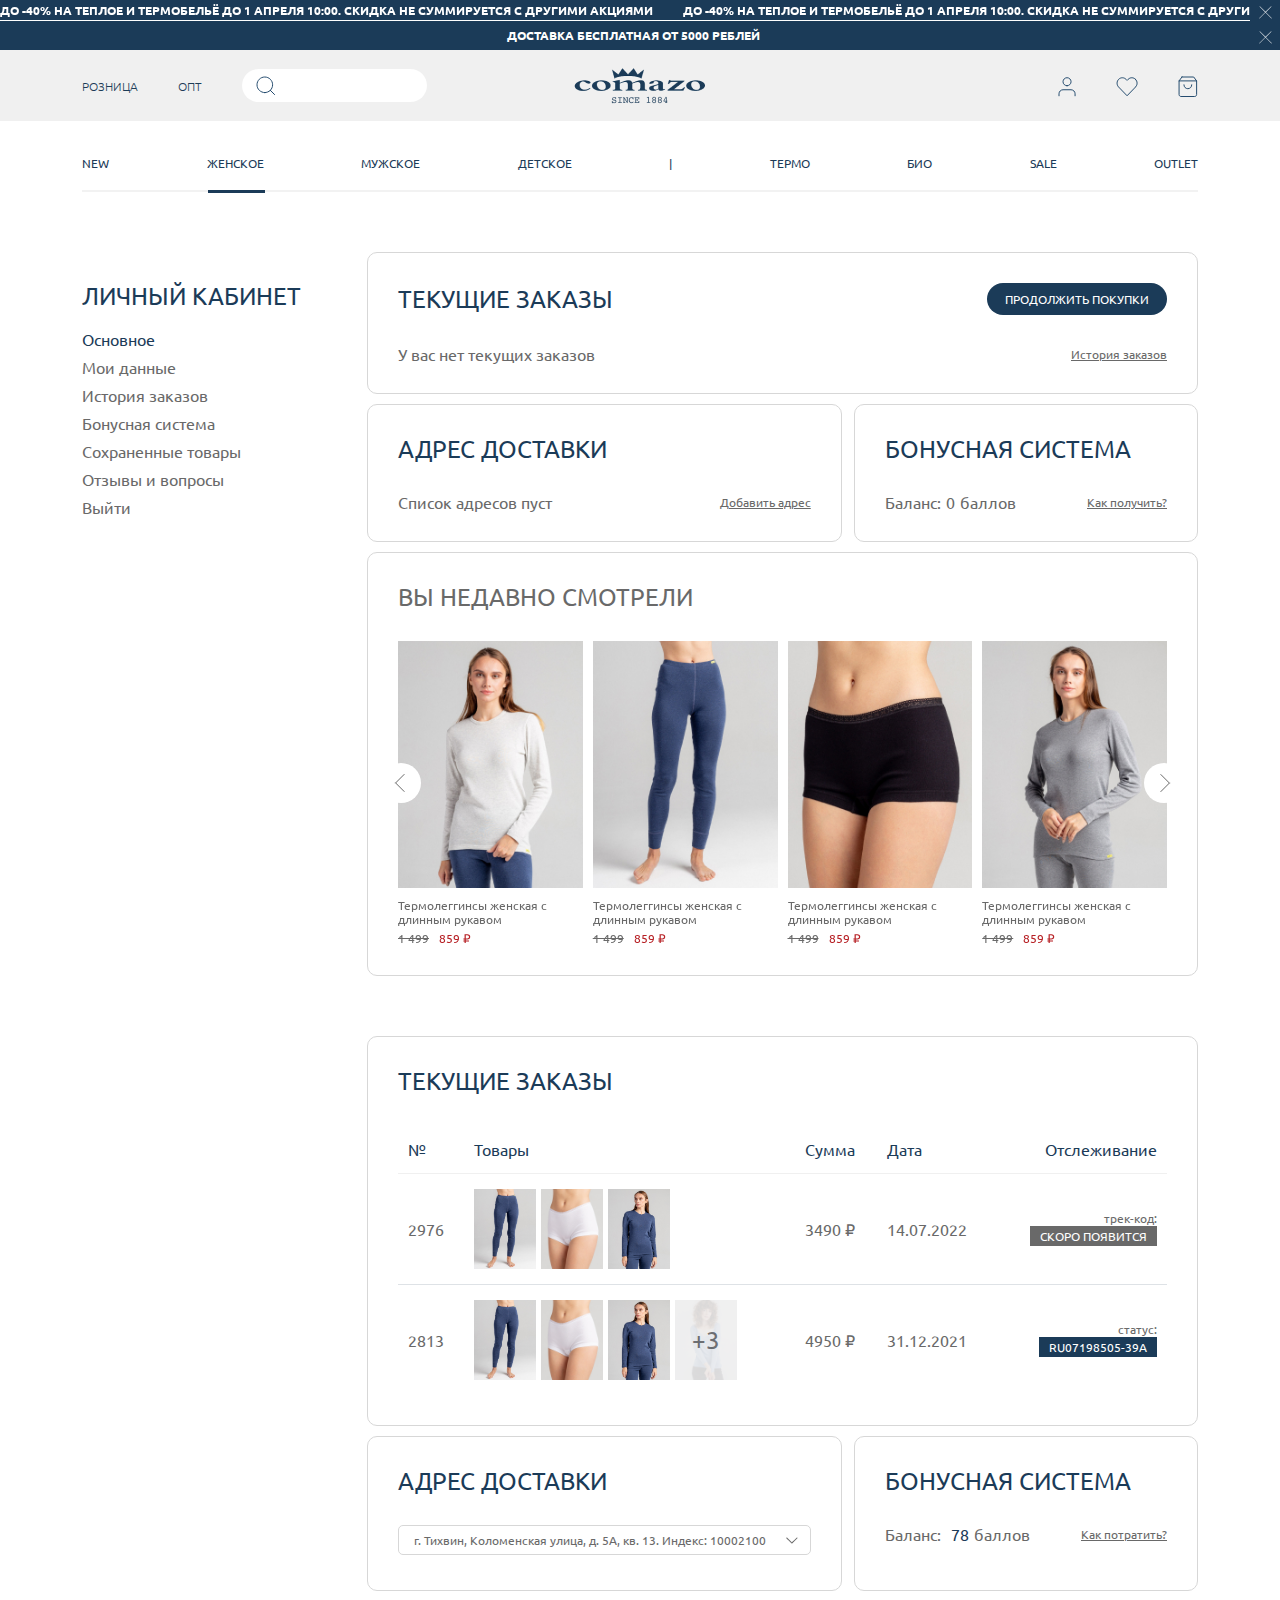
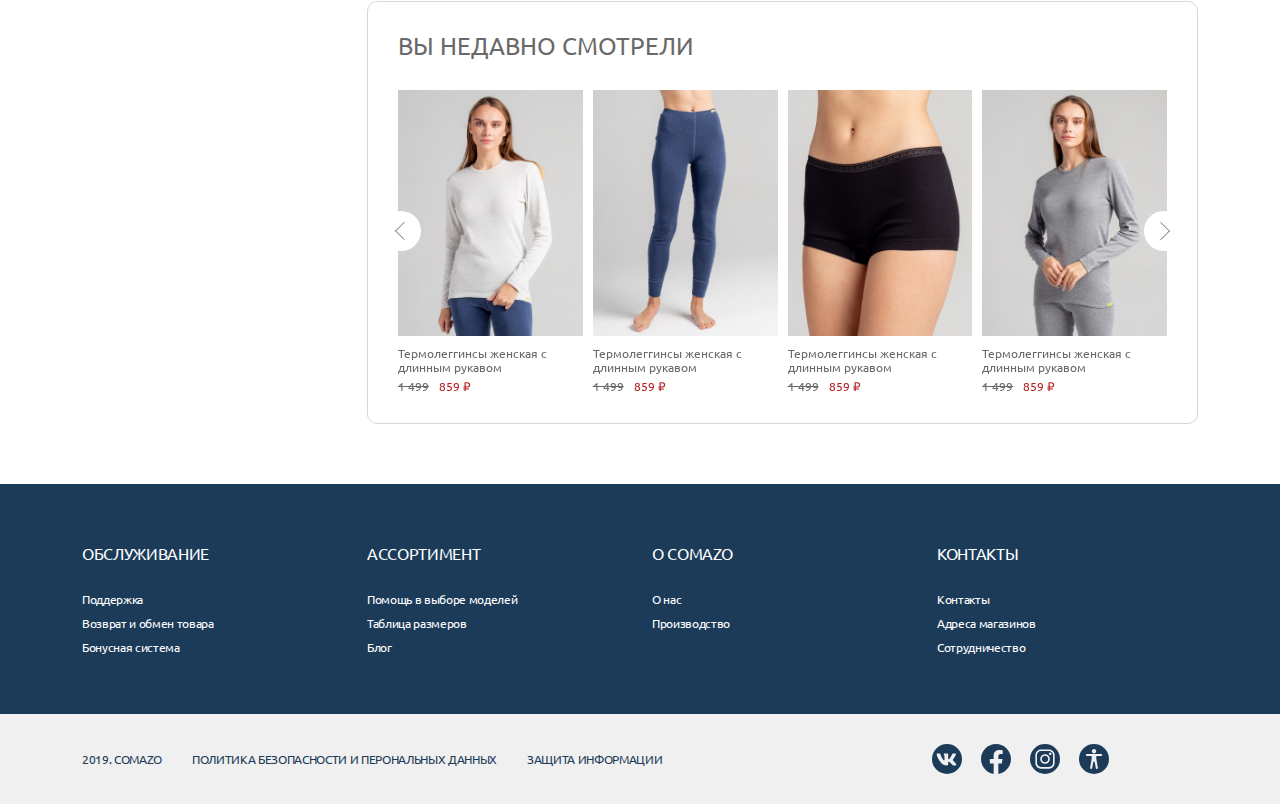
==== commit 21d025c7: "sdadsasd" ====
--- a/account.html
+++ b/account.html
@@ -1,15 +1,16 @@
 <!DOCTYPE html>
 <html lang="ru">
-<head>
-	<link rel="stylesheet" type="text/css" href="css/normalize.css" media="screen">
-	<link rel="stylesheet" type="text/css" href="libs/bootstrap5/bootstrap.min.css" media="screen">
-	<link rel="stylesheet icon" type="text/css" href="css/owl.carousel.min.css" media="screen">
-	<link rel="stylesheet icon" type="text/css" href="css/slick.css" media="screen">
-	<link rel="stylesheet icon" type="text/css" href="css/style.css" media="screen">
-	<meta name="viewport" content="width=device-width, initial-scale=1.0">
-	<meta charset="UTF-8">
-	<title>Document</title>
-</head>
+	<head>
+		<link rel="stylesheet" type="text/css" href="css/normalize.css" media="screen">
+		<link rel="stylesheet" type="text/css" href="libs/bootstrap5/bootstrap.min.css" media="screen">
+		<link rel="stylesheet icon" type="text/css" href="css/owl.carousel.min.css" media="screen">
+		<link rel="stylesheet icon" type="text/css" href="css/slick.css" media="screen">
+		<link rel="stylesheet icon" type="text/css" href="css/swiper-bundle.min.css" media="screen">
+		<link rel="stylesheet icon" type="text/css" href="css/style.css" media="screen">
+		<meta name="viewport" content="width=device-width, initial-scale=1.0">
+		<meta charset="UTF-8">
+		<title>Document</title>
+	</head>
 <body>
 	<div class="wrapper">
 		
@@ -2567,6 +2568,7 @@
 	<script src="libs/bootstrap5/bootstrap.min.js"></script>
 	<script src="js/owl.carousel.min.js"></script>
 	<script src="js/slick.min.js"></script>
+	<script src="js/swiper-bundle.min.js"></script>
 	<script src="js/script.js"></script>
 </body>
 </html>--- a/css/style.css
+++ b/css/style.css
@@ -230,6 +230,9 @@
   position: relative;
   transition: .4s all ease;
 }
+header .navbar .navbar-nav .nav-item.active .nav-link::after {
+  opacity: 1;
+}
 header .navbar .navbar-nav .nav-link::after {
   content: "";
   display: block;
@@ -273,6 +276,8 @@
   box-shadow: 0px 5px 5px rgba(0, 0, 0, 0.1);
   border: none;
   border-radius: 0;
+  left: 0;
+  top: 100%;
 }
 header .navbar .dropdown .drop-link {
   display: flex;
@@ -4803,24 +4808,1304 @@
 }
 
 
-
-
-
-
-
-
-
-
-
-
-
-
-
-
-
-
-
-
+/* termo page */
+.termo-sec {
+  padding: 60px 0 90px;
+}
+.termo-sec .termo-top {
+  height: 600px;
+  background: #F0F0F0;
+}
+.termo-sec .termo-top-text {
+  display: flex;
+  flex-direction: column;
+  align-items: center;
+  justify-content: center;
+  text-align: center;
+  height: 100%;
+  padding: 50px 120px;
+}
+.termo-sec .termo-top-text h1 {
+  font-size: 48px;
+  line-height: 55px;
+  margin-bottom: 30px;
+  text-transform: uppercase;
+  color: #696969;
+}
+.termo-sec .termo-top-text p {
+  font-size: 16px;
+  line-height: 18px;
+  text-align: center;
+  color: #696969;
+  margin-bottom: 60px;
+}
+.termo-sec .termo-top-text a {
+  width: auto;
+  height: auto;
+  padding: 20px 60px;
+  line-height: 0;
+  white-space: nowrap;
+}
+.termo-sec .termo-img img {
+  width: 100%;
+  height: 100%;
+  /* object-fit: cover; */
+}
+.termo-sec .termo-top-rov {
+  justify-content: center;
+  margin-top: -40px;
+}
+.termo-sec .termo-top-block {
+  padding: 20px;
+  background: #1B3B58;
+}
+.termo-sec .termo-top-block h3 {
+  font-size: 20px;
+  line-height: 23px;
+  text-transform: uppercase;
+  color: #FFFFFF;
+  margin-bottom: 20px;
+}
+.termo-sec .termo-top-info p {
+  font-size: 12px;
+  line-height: 14px;
+  color: #FFFFFF;
+}
+/* ///// */
+.termo-properties {
+  padding-top: 60px;
+}
+.termo-properties .title h2 {
+  margin-bottom: 60px;
+  font-size: 28px;
+  line-height: 32px;
+  text-align: center;
+  text-transform: uppercase;
+  color: #696969;
+}
+.termo-properties-img {
+  text-align: center;
+}
+/* /// */
+.termo-secret {
+  padding-top: 100px;
+}
+.termo-secret .title h2 {
+  font-size: 28px;
+  line-height: 32px;
+  text-transform: uppercase;
+  color: #696969;
+  margin-bottom: 30px;
+}
+.termo-secret .termo-secret-block {
+  padding: 20px;
+  background: #F0F0F0;
+  height: 100%;
+}
+.termo-secret .termo-secret-icon {
+  margin-bottom: 50px;
+}
+.termo-secret .termo-secret-title h4 {
+  font-size: 20px;
+  line-height: 23px;
+  text-transform: uppercase;
+  color: #696969;
+  margin-bottom: 10px;
+}
+.termo-secret .termo-secret-title p {
+  font-size: 12px;
+  line-height: 14px;
+  color: #696969;
+}
+/* /// */
+.termo-function {
+  padding-top: 100px;
+}
+.termo-function .termo-function-block {
+  padding: 30px 100px;
+  background: #1B3B58;
+  text-align: center;
+}
+.termo-function .termo-function-block .subtitle p {
+  font-size: 14px;
+  line-height: 16px;
+  text-transform: uppercase;
+  color: #FFFFFF;
+  margin-bottom: 100px;
+}
+.termo-function .termo-function-block .title h2 {
+  font-size: 40px;
+  line-height: 46px;
+  text-transform: uppercase;
+  color: #FFFFFF;
+  margin-bottom: 20px;
+}
+.termo-function .termo-function-block .title p {
+  font-size: 16px;
+  line-height: 18px;
+  color: #FFFFFF;
+  margin: 0 auto 80px auto;
+  max-width: 720px;
+}
+.termo-function .termo-function-block .title a {
+  padding: 15px 30px;
+  font-size: 12px;
+  line-height: 0px;
+  text-transform: uppercase;
+  color: #FFFFFF;
+  border: 1px solid #F0F0F0;
+  border-radius: 25px;
+  text-align: center;
+}
+.termo-function .termo-function-block .title a:hover {
+  background-color: #fff;
+  color: #696969;
+}
+/* // */
+.termo-tab {
+  padding-top: 100px;
+}
+.termo-tab .termo-tab-nav ul {
+  display: flex;
+  align-items: flex-start;
+  justify-content: space-between;
+  flex-wrap: nowrap;
+}
+.termo-tab .termo-tab-nav ul li {
+  width: 100%;
+}
+.termo-tab .termo-tab-nav ul li .nav-link {
+  width: 100%;
+  text-align: center;
+  padding: 0 0 18px;
+  border-bottom: 2px solid #F2F2F2;
+  border-radius: 0;
+}
+.termo-tab .termo-tab-nav ul li .nav-link h2 span {
+  display: inline-block;
+}
+.termo-tab .termo-tab-nav ul li .nav-link h2 span,
+.termo-tab .termo-tab-nav ul li .nav-link h2 {
+  font-size: 28px;
+  line-height: 32px;
+  text-transform: uppercase;
+  color: #D7D7D7;
+  margin-bottom: 5px;
+}
+.termo-tab .termo-tab-nav ul li .nav-link span {
+  display: block;
+  font-size: 16px;
+  line-height: 18px;
+  color: #D7D7D7;
+}
+.termo-tab .termo-tab-content {
+  margin-top: 60px;
+}
+.termo-tab .termo-tab-nav .nav-pills .nav-link.active,
+.termo-tab .termo-tab-nav .nav-pills .show>.nav-link {
+  background: transparent;
+  border-color: #1B3B58;
+}
+.termo-tab .termo-tab-nav .nav-pills .nav-link.active h2,
+.termo-tab .termo-tab-nav .nav-pills .show>.nav-link h2 {
+  color: #1B3B58;
+}
+.termo-tab .termo-tab-nav .nav-pills .nav-link.active span,
+.termo-tab .termo-tab-nav .nav-pills .show>.nav-link span {
+  color: #1B3B58;
+}
+.termo-tab .termo-tab-block {
+  height: 100%;
+  height: 445px;
+}
+.termo-tab .termo-tab-col {
+  margin-bottom: 90px;
+}
+.termo-tab .termo-tab-text {
+  display: flex;
+  justify-content: center;
+  flex-direction: column;
+  text-align: center;
+  background: #2B581B;
+  height: 100%;
+  padding: 10px;
+}
+.termo-tab .termo-tab-text h2 {
+  font-size: 28px;
+  line-height: 32px;
+  text-transform: uppercase;
+  color: #FFFFFF;
+  margin-bottom: 10px;
+}
+.termo-tab .termo-tab-text span {
+  display: block;
+  font-size: 12px;
+  line-height: 14px;
+  color: #F0F0F0;
+}
+.termo-tab .termo-tab-img {
+  display: block;
+  text-align: center;
+}
+.termo-tab .termo-tab-img,
+.termo-tab .termo-tab-img img {
+  width: 100%;
+  height: 100%;
+}
+.termo-tab .termo-tab-img span {
+  text-align: center;
+  font-size: 12px;
+  line-height: 14px;
+  text-transform: uppercase;
+  display: block;
+  margin-top: 15px;
+  color: #696969;
+}
+.termo-tab .termo-tab-img span br {display: none;}
+
+.termo-tab .temprature-gradus .gradus-line {
+  display: block;
+  height: 12px;
+  background: linear-gradient(270deg, rgba(255, 255, 255, 0) 19.02%, #FFFFFF 47.92%, rgba(255, 255, 255, 0) 76.81%);
+  margin-bottom: 5px;
+}
+.termo-tab .temprature-gradus .gradus-num {
+  display: flex;
+  align-items: center;
+  justify-content: space-between;
+  margin-bottom: 20px;
+}
+.termo-tab .temprature-gradus .gradus-num span {
+  display: inline-block;
+  font-size: 12px;
+  line-height: 14px;
+  color: #fff;
+}
+.termo-tab .temprature-items p {
+  text-transform: uppercase;
+  line-height: 1;
+  white-space: nowrap;
+}
+
+.termo-tab .temprature-items .items-line span {
+  width: 100%;
+}
+.termo-tab .temprature-items {
+  display: flex;
+  align-items: center;
+  justify-content: space-between;
+  margin-bottom: 10px;
+}
+.termo-tab .temprature-items:last-child {
+  margin-bottom: 0;
+}
+.termo-tab .temprature-items .items-line {
+  display: flex;
+  align-items: center;
+  justify-content: flex-end;
+}
+.termo-tab .temprature-items .items-line span {
+  display: inline-block;
+  width: 100%;
+  height: 10px;
+  margin-right: 2px;
+  background: rgba(255, 255, 255, 0.2);
+}
+.termo-tab .temprature-items .items-line span.active {
+  background: #fff;
+}
+.termo-tab .temprature-items p {
+  font-size: 12px;
+  line-height: 14px;
+  color: #FFFFFF;
+  text-transform: uppercase;
+  line-height: 1;
+  width: 40%;
+}
+.termo-tab-block .termo-info-tab h3,
+.termo-tab-info-top h3 {
+  text-align: left;
+  font-size: 20px;
+  line-height: 23px;
+  text-transform: uppercase;
+  color: #FFFFFF;
+  margin-bottom: 20px;
+}
+.termo-tab-block .termo-info-tab {
+  text-align: center;
+}
+.termo-tab-block .termo-info-tab span {
+  font-size: 12px;
+  line-height: 14px;
+  color: #F0F0F0;
+  margin-top: 10px;
+}
+.termo-tab-info-top .termo-tab-info {
+  display: flex;
+  align-items: flex-start;
+  margin-bottom: 15px;
+}
+.termo-tab-info-top .termo-tab-info img {
+  margin-right: 10px;
+}
+.termo-tab-info-top .termo-tab-info p {
+  margin-bottom: 2px;
+  font-size: 12px;
+  line-height: 14px;
+  text-transform: uppercase;
+  color: #FFFFFF;
+}
+.termo-tab-info-top .termo-tab-info span {
+  display: block;
+  font-size: 12px;
+  line-height: 14px;
+  color: #FFFFFF;
+}
+.termo-tab-info-top > p {
+  font-size: 12px;
+  line-height: 14px;
+  color: #FFFFFF;
+}
+.termo-tab .tab-yellow .termo-tab-text {
+  background: #E28903;
+  padding: 20px 10px;
+  justify-content: space-between;
+  text-align: left;
+}
+.termo-tab .tab-red .termo-tab-text {
+  padding: 20px 10px;
+  justify-content: space-between;
+  text-align: left;
+  background: #A00004;
+}
+.termo-tab .tab-red .temprature-gradus .gradus-line {
+  background: linear-gradient(270deg, rgba(255, 255, 255, 0) 36.23%, #FFFFFF 64.04%, rgba(255, 255, 255, 0) 91.85%);
+}
+/* //////// */
+.on-select {
+  padding-top: 10px;
+}
+.on-select .title h2 {
+  font-size: 28px;
+  line-height: 32px;
+}
+.on-select .on-select-block {
+  padding: 20px;
+  background: #F0F0F0;
+}
+.on-select .on-select-block span {
+  display: block;
+  font-size: 52px;
+  line-height: 60px;
+  text-transform: uppercase;
+  color: #D7D7D7;
+  margin-bottom: 10px;
+}
+.on-select .on-select-block h4 {
+  font-size: 20px;
+  line-height: 23px;
+  text-transform: uppercase;
+  color: #696969;
+  margin-bottom: 10px;
+}
+.on-select .on-select-block p {
+  font-size: 12px;
+  line-height: 14px;
+  color: #696969;
+}
+/* ///// */
+.termo-test {
+  padding-top: 100px;
+}
+.termo-test .termo-test-block {
+  height: 520px;
+  overflow: hidden;
+}
+.termo-test .termo-test-img {
+  height: 100%;
+}
+.termo-test .termo-test-img img {
+  width: 100%;
+  height: 100%;
+  object-fit: cover;
+}
+.termo-test .termo-test-text {
+  display: flex;
+  flex-direction: column;
+  align-items: center;
+  justify-content: space-between;
+  text-align: center;
+  background: #1B3B58;
+  padding: 30px 60px;
+  color: #fff;
+  height: 100%;
+}
+.termo-test .termo-test-text .test-top span {
+  display: block;
+  font-size: 12px;
+  line-height: 14px;
+  text-transform: uppercase;
+  margin-bottom: 40px;
+}
+.termo-test .termo-test-text .test-center h2 {
+  font-size: 40px;
+  line-height: 46px;
+  text-transform: uppercase;
+}
+.termo-test .termo-test-text .test-center p {
+  font-size: 16px;
+  line-height: 18px;
+  margin-bottom: 30px;
+}
+.termo-test .termo-test-text .test-sub a {
+  font-size: 16px;
+  line-height: 0px;  
+  text-transform: uppercase;
+  padding: 20px 43px;
+  border: 1px solid #F0F0F0;
+  border-radius: 25px;
+  color: #fff;
+}
+.termo-test .termo-test-text .test-sub a:hover {
+  background: #fff;
+  color: #696969;
+}
+.termo-questions {
+  padding: 130px 0 90px;
+}
+.termo-questions .title h2 {
+  font-size: 28px;
+  line-height: 32px;
+}
+.termo-questions .accordion-item {
+  border: none;
+  border-bottom: 1px solid #F0F0F0;
+}
+.termo-questions .accordion-item:first-child {
+  border-top: 1px solid #F0F0F0;
+}
+
+.termo-questions .accordion-button {
+  padding: 15px 0;
+  font-size: 12px;
+  line-height: 14px;
+  text-transform: uppercase;
+  color: #696969;
+}
+.termo-questions .accordion-button img {
+  margin-left: auto;
+}
+.termo-questions .accordion-button[aria-expanded="true"] img {
+  transform: rotate(180deg);
+}
+.termo-questions .accordion-button:not(.collapsed) {
+  color: #696969;
+  box-shadow: none;
+  background: transparent;
+}
+.termo-questions .accordion-body {
+  padding: 0 0 10px;
+  font-size: 14px;
+}
+.termo-questions .accordion-button::after {
+  content: none;
+}
+/* /// */
+.termo-ftr {
+  background: #1B3B58;
+}
+.termo-ftr .termo-ftr-block {
+  border-bottom: 1px solid #F0F0F0;
+  padding: 60px 0;
+}
+.termo-ftr .title h3 {
+  margin-bottom: 20px;
+  font-size: 20px;
+  line-height: 23px;
+  text-transform: uppercase;
+  color: #FFFFFF;
+}
+.termo-ftr .termo-ftr-text p {
+  font-size: 12px;
+  line-height: 14px;
+  color: #FFFFFF;
+  padding-right: 50px;
+}
+/* end termo page */
+
+/* wholesale page */
+.wholesale-sec {
+  padding-top: 60px;
+}
+.wholesale-sec-rov {
+  justify-content: center;
+  margin-top: -40px;
+}
+.wholesale-sec .wholesale-sec-block {
+  height: 100%;
+}
+.wholesale-sec .wholesale-sec-text {
+  display: flex;
+  align-items: center;
+  justify-content: center;
+  flex-direction: column;
+  padding: 30px 100px;
+  text-align: center;
+  background: #ACBAC7;
+  height: 100%;
+}
+.wholesale-sec .wholesale-sec-text h2 {
+  font-size: 48px;
+  line-height: 55px;
+  text-transform: uppercase;
+  color: #FFFFFF;
+  margin-bottom: 30px;
+}
+.wholesale-sec .wholesale-sec-text p {
+  font-size: 16px;
+  line-height: 18px;
+  color: #FFFFFF;
+}
+.wholesale-sec .wholesale-sec-img,
+.wholesale-sec .wholesale-sec-img img {
+  height: 100%;
+  width: 100%;
+} 
+
+.wholesale-sec .wholesale-sec-info {
+  display: flex;
+  flex-direction: column;
+  background: #F0F0F0;
+  border: 1px solid #F0F0F0;
+  border-radius: 10px;
+  padding: 20px;
+  height: 100%;
+}
+.wholesale-sec .wholesale-sec-info h4 {
+  display: flex;
+  align-items: center;
+  margin-bottom: 20px;
+  font-size: 20px;
+  line-height: 23px;
+  text-transform: uppercase;
+  color: #696969;
+}
+.wholesale-sec .wholesale-sec-info h4 span {
+  display: flex;
+  align-items: center;
+  justify-content: center;
+  font-size: 12px;
+  line-height: 0%;
+  text-transform: uppercase;
+  color: #F0F0F0;
+  background: #696969;
+  border-radius: 10px;
+  width: 16px;
+  height: 16px;
+  margin-right: 10px;
+}
+.wholesale-sec .wholesale-sec-info-text {
+  display: flex;
+  align-items: flex-start;
+}
+.wholesale-sec .wholesale-sec-info p {
+  font-size: 12px;
+  line-height: 14px;
+  color: #696969;
+}
+/* / */
+.wholesale-factory {
+  padding-top: 100px;
+}
+.wholesale-factory .title h2 {
+  font-size: 28px;
+  line-height: 32px;
+}
+.wholesale-factory .factory-block img {
+  width: 100%;
+}
+.wholesale-factory .factory-block h5 {
+  margin-bottom: 10px;
+  font-size: 20px;
+  line-height: 23px;
+  text-transform: uppercase;
+  color: #696969;
+}
+.wholesale-factory .factory-block p {
+  font-size: 12px;
+  line-height: 14px;
+  color: #696969;
+  height: 42px;
+  overflow: hidden;
+}
+.wholesale-factory .factory-text {
+  padding: 15px;
+}
+.wholesale-factory .factory-col {
+  position: relative;
+  padding: 0 0 0 15px;
+}
+.wholesale-factory .factory-slide {
+  padding: 0;
+  margin: 0;
+}
+.wholesale-factory .factory-slide .col-lg-3 {
+  padding-left: 0;
+  padding-right: 10px;
+}
+
+.wholesale-factory .factory-slide .owl-nav button {
+  position: absolute;
+  top: 28%;
+  padding: 0;
+  border: none;
+  background: transparent;
+  border-radius: 50%;
+}
+.wholesale-factory .factory-slide .owl-nav button.owl-prev {
+  left: 5px;
+}
+.wholesale-factory .factory-slide .owl-nav button.owl-next {
+  right: -20px;
+}
+/* // */
+.wholesale-tab {
+  padding-top: 100px;
+}
+.wholesale-tab .nav-tabs {
+  flex-wrap: nowrap;
+  border: none;
+}
+.wholesale-tab .nav-tabs .nav-link {
+  width: 100%;
+}
+.wholesale-tab .nav-tabs .nav-item.show .nav-link, 
+.wholesale-tab .nav-tabs .nav-link.active {
+  border-color: #1B3B58;
+  color: #1B3B58;
+}
+.wholesale-tab .nav-tabs .nav-link {
+  font-size: 28px;
+  line-height: 32px;
+  text-transform: uppercase;
+  color: #696969;
+  border-radius: 0;
+  border: none;
+  border-bottom: 2px solid #F2F2F2;
+  padding: 0 0 18px;
+  margin-bottom: 0;
+}
+.wholesale-tab .tab-content {
+  margin-top: 55px;
+}
+.wholesale-tab .wholesale-tab-block {
+  background: #ACBAC7;
+  padding: 30px;
+  text-align: center;
+}
+.wholesale-tab .wholesale-tab-block p {
+  font-size: 14px;
+  line-height: 16px;
+  text-transform: uppercase;
+  color: #FFFFFF;
+  margin-bottom: 90px;
+}
+.wholesale-tab .wholesale-tab-block h2 {
+  font-size: 40px;
+  line-height: 46px;
+  text-transform: uppercase;
+  color: #FFFFFF;
+  margin: 0 auto 70px;
+  max-width: 620px;
+}
+.wholesale-tab .wholesale-tab-block a {
+  border: 1px solid #FFFFFF;
+  border-radius: 25px; 
+  padding: 15px 30px;
+  font-size: 12px;
+  line-height: 0px;
+  text-transform: uppercase;
+  color: #FFFFFF;
+}
+.wholesale-tab .wholesale-tab-block a:hover {
+  background: #fff;
+  color: #696969;
+}
+/* /// */
+.wholesale-linen {
+  padding-top: 60px;
+}
+
+.wholesale-linen .title {
+  display: flex;
+  flex-wrap: wrap;
+  align-items: center;
+  justify-content: space-between;
+  margin-bottom: 30px;
+}
+.wholesale-linen .title h2 {
+  margin-bottom: 0;
+}
+.wholesale-linen .wholesale-top-tags {
+  display: flex;
+  align-items: center;
+}
+.wholesale-top-tags .tag-item {
+  margin-left: 5px;
+}
+
+.wholesale-slide .owl-dots {
+  display: flex;
+  align-items: center;
+}
+
+.wholesale-slide span {
+  transition: .3s all ease;
+}
+.wholesale-slide .whole-block {
+  display: block;
+  margin-right: 10px;
+}
+.wholesale-slide .slick-active:last-child .whole-block {
+  margin-right: 0;
+}
+.wholesale-slide .whole-block .whole-img {
+  display: block;
+  position: relative;
+  margin-bottom: 10px;
+  overflow: hidden;
+}
+.wholesale-slide .whole-block .whole-img img {
+  width: 100%;
+  height: 410px;
+}
+.wholesale-slide .whole-block .whole-text p {
+  margin: 10px 0;
+  font-size: 16px;
+  line-height: 18px;
+  color: #696969;
+}
+.wholesale-slide .whole-block .whole-text span {
+  display: block;
+  font-size: 12px;
+  line-height: 14px;
+  color: #D7D7D7;
+  margin-bottom: 20px;
+}
+.wholesale-slide .tags span {
+  background: #F0F0F0;
+}
+
+.wholesale-linen .control {
+  padding: 10px;
+  background: #F0F0F0;
+}
+.wholesale-linen .control span {
+  display: block;
+  font-size: 12px;
+  line-height: 0px;
+  color: #696969;
+  text-align: center;
+  text-transform: uppercase;
+  position: relative;
+}
+.wholesale-linen .control--radio .control__indicator {
+  opacity: 0;
+  width: 100%;
+  height: 100%;
+  border-radius: 0;
+  border: none;
+}
+.wholesale-linen .control input:checked ~ .control__indicator {
+  opacity: 1;
+}
+.wholesale-linen .control input:checked ~ .control__indicator:after {
+  opacity: 0;
+}
+.wholesale-linen .control input:checked ~ span {
+  color: #fff;
+  z-index: 10;
+}
+/* //// */
+.wholesale-order {
+  padding-top: 100px;
+}
+.wholesale-order .title {
+  margin-bottom: 30px;
+}
+.wholesale-order .title h2 {
+  font-size: 28px;
+  line-height: 31px;
+  margin-bottom: 0;
+}
+
+.wholesale-order .wholesale-order-block {
+  padding: 20px;
+  background: #F0F0F0;
+  border-radius: 10px;
+  height: 100%;
+}
+.wholesale-order .wholesale-order-block span {
+  display: block;
+  margin-bottom: 20px;
+  font-size: 52px;
+  line-height: 60px;
+  text-transform: uppercase;
+  color: #D7D7D7;
+}
+.wholesale-order .wholesale-order-block h3 {
+  font-size: 20px;
+  line-height: 23px;
+  text-transform: uppercase;
+  color: #696969;
+  margin-bottom: 10px;
+}
+.wholesale-order .wholesale-order-block p {
+  font-size: 12px;
+  line-height: 14px;
+  color: #696969;
+  padding-right: 45px;
+}
+/* ///// */
+.wholesale-form {
+  padding-top: 60px;
+}
+.wholesale-form .wholesale-form-block {
+  height: 100%;
+}
+.wholesale-form .wholesale-form-img {
+  width: 100%;
+  height: 100%;
+}
+.wholesale-form .wholesale-form-img img {
+  width: 100%;
+  height: 100%;
+  object-fit: cover;
+}
+
+.wholesale-form .wholesale-form-content {
+  height: 100%;
+  background-color: #ACBAC7;
+  padding: 60px;
+  margin-left: -1px;
+}
+.wholesale-form .wholesale-form-content h2 {
+  margin-bottom: 30px;
+  font-size: 40px;
+  line-height: 46px;
+  text-align: center;
+  text-transform: uppercase;
+  color: #FFFFFF;
+}
+.wholesale-form .wholesale-form-in {
+  max-width: 398px;
+  margin: auto;
+}
+
+.wholesale-form .wholesale-form-in .form-group {
+  width: 100%;
+}
+.wholesale-form .wholesale-form-in input {
+  margin-bottom: 10px;
+  color: #fff;
+  font-size: 12px;
+}
+.wholesale-form .wholesale-form-in input,
+.wholesale-form .wholesale-form-in .select {
+  width: 100%;
+  height: 38px;
+  background: transparent;
+  border: 1px solid #F0F0F0;
+  border-radius: 5px;
+  padding: 5px 15px;
+}
+.wholesale-form .wholesale-form-in .select-styled:hover {
+  border-color: transparent;
+}
+
+.wholesale-form .wholesale-form-in input::placeholder {
+  font-size: 12px;
+  color: #FFFFFF;
+}
+.wholesale-form .wholesale-form-in .select-styled {
+  display: flex;
+  align-items: center;
+  font-size: 12px;
+  line-height: 0px;
+  color: #FFFFFF;
+  height: 100%;
+  border: none;
+  background: transparent;
+}
+.wholesale-form .wholesale-form-in .select-styled:after {
+  background-image: url('../images/accordion-arrow-white.png');
+  top: 14px;
+}
+.wholesale-form .wholesale-form-in .form-btn {
+  margin-top: 20px;
+}
+.wholesale-form .wholesale-form-in .form-btn button {
+  border: none;
+  display: block;
+  width: 100%;
+  padding: 20px;
+  background: #FFFFFF;
+  border-radius: 25px;
+  font-size: 16px;
+  line-height: 0px;
+  text-align: center;
+  text-transform: uppercase;
+  color: #1B3B58;
+}
+.wholesale-form .wholesale-form-in .form-btn button:hover {
+  background: #1B3B58;
+  color: #fff;
+}
+.wholesale-form .wholesale-form-in .wholesale-link {
+  text-align: center;
+  margin-top: 15px;
+}
+.wholesale-form .wholesale-form-in .wholesale-link p a {
+  display: inline-block;
+  text-decoration: underline;
+}
+.wholesale-form .wholesale-form-in .wholesale-link p a,
+.wholesale-form .wholesale-form-in .wholesale-link p {
+  font-size: 12px;
+  line-height: 14px;
+  color: #FFFFFF;
+}
+/* /////// */
+.wholesale-garant {
+  padding: 60px 0 90px;
+}
+.wholesale-garant .titlle h2 {
+  font-size: 28px;
+  line-height: 32px;
+}
+.wholesale-garant .wholesale-slide-content {
+  position: relative;
+}
+.wholesale-garant .wholesale-garant-block {
+  display: flex;
+  flex-direction: column;
+  align-items: center;
+  justify-content: space-between;
+  padding: 20px 30px;
+  background: #F0F0F0;
+  border: 1px solid #F0F0F0;
+  border-radius: 10px;
+  text-align: center;
+  height: 134px;
+}
+.wholesale-garant .wholesale-garant-block h5 {
+  font-size: 20px;
+  line-height: 23px;
+  text-transform: uppercase;
+  color: #696969;
+}
+.wholesale-garant .wholesale-garant-block p {
+  font-size: 12px;
+  line-height: 14px;
+  color: #696969;
+}
+.wholesale-garant-slide .owl-nav button {
+  position: absolute;
+  top: 35%;
+  padding: 0;
+  border: none;
+  background: transparent;
+  border-radius: 50%;
+}
+.wholesale-garant-slide .owl-nav button.owl-prev {
+  left: -20px;
+}
+.wholesale-garant-slide .owl-nav button.owl-next {
+  right: -20px;
+}
+/* // second tab // */
+
+.wholesale-tab .tab-two .wholesale-tab-block {
+  background: #809480;
+}
+.wholesale-tab .tab-two .wholesale-form .wholesale-form-content {
+  background: #809480;
+  padding: 60px 30px;
+}
+
+.wholesale-tab .tab-two .wholesale-tab-block h2 {
+  max-width: 962px;
+}
+
+.wholesale-model {
+  padding-top: 60px;
+}
+.wholesale-model .title {
+  display: flex;
+  flex-wrap: wrap;
+  align-items: center;
+  justify-content: space-between;
+  margin-bottom: 30px;
+}
+.wholesale-model .title h2 {
+  margin-bottom: 0;
+}
+.wholesale-model .wholesale-top-tags {
+  display: flex;
+  align-items: center;
+}
+.wholesale-top-tags .tag-item {
+  margin-left: 5px;
+}
+
+.wholesale-model .owl-dots {
+  display: flex;
+  align-items: center;
+}
+.wholesale-model .control {
+  padding: 10px;
+  background: #F0F0F0;
+}
+.wholesale-model .control span {
+  display: block;
+  font-size: 12px;
+  line-height: 0px;
+  color: #696969;
+  text-align: center;
+  text-transform: uppercase;
+  position: relative;
+}
+.wholesale-model .control--radio .control__indicator {
+  opacity: 0;
+  width: 100%;
+  height: 100%;
+  border-radius: 0;
+  border: none;
+}
+.wholesale-model .control input:checked ~ .control__indicator {
+  opacity: 1;
+}
+.wholesale-model .control input:checked ~ .control__indicator:after {
+  opacity: 0;
+}
+.wholesale-model .control input:checked ~ span {
+  color: #fff;
+  z-index: 10;
+}
+
+.wholesale-model .model-slide .owl-dots {
+  display: flex;
+  align-items: center;
+}
+
+.wholesale-model .model-slide span {
+  transition: .3s all ease;
+}
+.wholesale-model .model-slide .model-block {
+  display: block;
+}
+.wholesale-model .model-slide .model-block .model-img {
+  display: block;
+  position: relative;
+  margin-bottom: 10px;
+  overflow: hidden;
+}
+.wholesale-model .model-slide .model-block .model-img img {
+  width: 100%;
+  height: 410px;
+}
+.wholesale-model .model-slide .model-block .model-text p {
+  margin: 10px 0;
+  font-size: 16px;
+  line-height: 18px;
+  color: #696969;
+}
+.wholesale-model .model-slide .model-block .model-text span {
+  display: block;
+  font-size: 12px;
+  line-height: 14px;
+  color: #D7D7D7;
+  margin-bottom: 20px;
+}
+.wholesale-model .model-slide .tags span {
+  background: #F0F0F0;
+}
+.wholesale-model .model-slide {
+  overflow: hidden;
+}
+
+/* second model slide */
+
+.wholesale-model .model-slide-men .owl-dots {
+  display: flex;
+  align-items: center;
+}
+
+.wholesale-model .model-slide-men span {
+  transition: .3s all ease;
+}
+.wholesale-model .model-slide-men .model-men-block {
+  display: block;
+}
+.wholesale-model .model-slide-men .model-men-block .model-men-img {
+  display: block;
+  position: relative;
+  margin-bottom: 10px;
+  overflow: hidden;
+}
+.wholesale-model .model-slide-men .model-men-block .model-men-img img {
+  width: 100%;
+  height: 410px;
+}
+.wholesale-model .model-slide-men .model-men-block .model-men-text p {
+  margin: 10px 0;
+  font-size: 16px;
+  line-height: 18px;
+  color: #696969;
+}
+.wholesale-model .model-slide-men .model-men-block .model-men-text span {
+  display: block;
+  font-size: 12px;
+  line-height: 14px;
+  color: #D7D7D7;
+  margin-bottom: 20px;
+}
+.wholesale-model .model-slide-men .tags span {
+  background: #F0F0F0;
+}
+
+.wholesale-model .model-slide-men {
+  overflow: hidden;
+}
+
+/* third model slide */
+
+.wholesale-model .model-termo .owl-dots {
+  display: flex;
+  align-items: center;
+}
+
+.wholesale-model .model-termo span {
+  transition: .3s all ease;
+}
+.wholesale-model .model-termo .model-termo-block {
+  display: block;
+  margin-bottom: 0;
+}
+.wholesale-model .model-termo .model-termo-block .model-termo-img {
+  display: block;
+  position: relative;
+  margin-bottom: 10px;
+  overflow: hidden;
+}
+.wholesale-model .model-termo .model-termo-block .model-termo-img img {
+  width: 100%;
+  height: 410px;
+}
+.wholesale-model .model-termo .model-termo-block .model-termo-text p {
+  margin: 10px 0;
+  font-size: 16px;
+  line-height: 18px;
+  color: #696969;
+}
+.wholesale-model .model-termo .model-termo-block .model-termo-text span {
+  display: block;
+  font-size: 12px;
+  line-height: 14px;
+  color: #D7D7D7;
+  margin-bottom: 20px;
+}
+.wholesale-model .model-termo .tags span {
+  background: #F0F0F0;
+}
+.wholesale-model .model-termo {
+  overflow: hidden;
+}
+/* //// swiper nav /// */
+.swiper-slide img {
+  display: block;
+  width: 100%;
+  height: 100%;
+  object-fit: cover;
+}
+.swiper-button-next:after,
+.swiper-button-prev:after {
+  content: none;
+}
+.swiper-button-prev3,
+.swiper-button-next3,
+.swiper-button-prev2,
+.swiper-button-next2,
+.swiper-button-next,
+.swiper-button-prev {
+  position: absolute;
+  top: 40%;
+  width: calc(var(--swiper-navigation-size)/ 44 * 27);
+  height: var(--swiper-navigation-size);
+  margin-top: calc(0px - (var(--swiper-navigation-size)/ 2));
+  z-index: 10;
+  cursor: pointer;
+  display: flex;
+  align-items: center;
+  justify-content: center;
+}
+.model-slide-content {
+  position: relative;
+}
+
+.swiper-button-next3,
+.swiper-button-next2,
+.swiper-button-next {
+  right: -14px;
+}
+.swiper-button-prev3,
+.swiper-button-prev2,
+.swiper-button-prev {
+  left: -14px;
+}
+.swiper-button-next.swiper-button-disabled,
+.swiper-button-prev.swiper-button-disabled {
+  opacity: 0.7;
+}
+.wholesale-model .slide-colors {
+  display: flex;
+  align-items: center;
+}
+.wholesale-model .slide-colors a {
+  display: inline-block;
+  margin-right: 5px;
+}
+
+
+
+
+
+
+
+
+
+
+
+
+
+
+
+
+
+
+
+
+
+
+
+
+
+
+
+
+.termo-tab-block .termo-info-tab,
+.termo-tab .tab-mob-btn,
+.for-mob2 {display: none;}
 
 @media only screen and (max-width: 1400px) {
   /* .index-col {
@@ -4864,6 +6149,38 @@
 
 
 @media only screen and (max-width: 1200px) {
+  .wholesale-model .model-termo .model-termo-block .model-termo-img img,
+  .wholesale-model .model-slide .model-block .model-img img,
+  .wholesale-model .model-slide-men .model-men-block .model-men-img img,
+  .wholesale-slide .whole-block .whole-img img {
+    height: auto;
+  }
+  .for-tab-img {display: block;}
+  .termo-tab-block .termo-info-tab h3 {
+    text-align: center;
+    margin-bottom: 0;
+  }
+  .termo-tab .tab-red .termo-tab-text,
+  .termo-tab .tab-yellow .termo-tab-text {
+    justify-content: center;
+  }
+  .termo-tab-info-sub,
+  .termo-tab-info-top {
+    display: none;
+  }
+  .termo-tab .termo-tab-block {
+    height: 100%;
+  }
+  .termo-sec .termo-top {
+    height: 100%;
+  }
+  .termo-sec {
+    padding: 60px 0 0;
+  }
+  
+  .termo-properties-img img {
+    width: 100%;
+  }
   header .navbar .dropdown .drop-img img {
     width: 100%;
     height: 167px;
@@ -5032,16 +6349,21 @@
 }
 
 
-@media only screen and (max-width: 1045px) {
+@media only screen and (max-width: 1046px) {
   .why-sec .why-slide .col-lg-3 {
     width: 100%;
   }
+  .wholesale-factory .factory-slide .col-lg-3 {
+    width: 100%;
+  }
 }
 
 
 
 @media only screen and (max-width: 1025px) {
-  
+  .termo-sec .termo-top-block {
+    display: none;
+  }
   .catalog-main .ctlg-block {
     margin-bottom: 60px;
   }
@@ -5082,9 +6404,182 @@
 
 
 @media only screen and (max-width: 992px) {
+  .wholesale-tab .wholesale-tab-block {
+    margin-bottom: 20px;
+  }
+  .wholesale-top-tags .tag-item {
+    margin-bottom: 5px;
+  }
+  .wholesale-linen .wholesale-top-tags,
+  .wholesale-model .wholesale-top-tags {
+    flex-wrap: wrap;
+  }
+  .wholesale-model .title h2 {
+    margin-bottom: 20px;
+  }
+  .wholesale-model {
+    padding-top: 20px;
+  }
+  .wholesale-garant {
+    padding: 60px 0;
+  }
+  .wholesale-form {
+    padding-top: 20px;
+  }
+  .tab-pane .wholesale-form .pl-0 {
+    padding-left: 0;
+  }
+  .tab-pane .wholesale-form .pr-0 {
+    padding-right: 0;
+  }
+  .wholesale-form .wholesale-form-content {
+    margin-left: 0;
+    padding: 20px;
+  }
+  .wholesale-form .wholesale-form-content h2 {
+    font-size: 24px;
+    line-height: 28px;
+  }
+  .wholesale-order .wholesale-order-block span {
+    margin-right: 70px;
+    margin-bottom: 0;
+  }
+  .wholesale-order .wholesale-order-block {
+    height: auto;
+    margin-bottom: 10px;
+    display: flex;
+    align-items: center;
+  }
+  .wholesale-garant .title h2,
+  .wholesale-order .title {
+    margin-bottom: 20px;
+  }
+  .wholesale-order {
+    padding-top: 40px;
+  }
+  .wholesale-linen .title {
+    flex-direction: column;
+    flex-wrap: nowrap;
+    align-items: flex-start;
+  }
+  .wholesale-linen {
+    padding-top: 20px;
+    margin-right: -10px;
+  }
+  .wholesale-top-tags .tag-item {
+    margin-left: 0;
+    margin-right: 5px;
+  }
+  .wholesale-linen .title h2 {
+    margin-bottom: 20px;
+  }
+  .wholesale-tab .tab-content {
+    margin-top: 30px;
+  }
+  .wholesale-tab,
+  .wholesale-factory {
+    padding-top: 50px;
+  }
+  .wholesale-tab .nav-tabs .nav-link {
+    font-size: 20px;
+    line-height: 23px;
+  }
+  .wholesale-sec {
+    padding-top: 30px;
+  }
+  .wholesale-sec .wholesale-sec-info h4 {
+    min-width: 180px;
+  }
+  .wholesale-sec .wholesale-sec-info .col-lg-5 p {
+    margin-bottom: 15px;
+  }
+  .wholesale-sec .wholesale-sec-info-text {
+    flex-direction: column;
+  }
+  .wholesale-sec .wholesale-sec-info {
+    flex-direction: row;
+    align-items: flex-start;
+    height: auto;
+    margin-bottom: 10px;
+  }
+  .wholesale-order .pl-5,
+  .wholesale-sec-rov .pl-5 {
+    padding-left: 15px;
+  }
+  .wholesale-order .pr-5,
+  .wholesale-sec-rov .pr-5 {
+    padding-right: 15px;
+  }
+  .wholesale-sec .wholesale-sec-text {
+    padding: 30px 40px;
+  }
+  .wholesale-sec .wholesale-sec-text p {
+    font-size: 12px;
+    line-height: 14px;
+  }
+  .wholesale-sec .wholesale-sec-text h2 {
+    font-size: 28px;
+    line-height: 32px;
+  }
+  /* // */
+  .termo-ftr {display: none;}
+  .termo-questions .qustions-right-col .accordion-item {
+    width: 100%;
+  }
+  .termo-questions .qustions-right-col .accordion-item:first-child {
+    border-top: none;
+  }
+  .termo-tab .termo-tab-nav ul li .nav-link h2 span,
+  .termo-tab .termo-tab-nav ul li .nav-link h2 {
+    font-size: 28px;
+    line-height: 32px;
+  }
+  .termo-test .termo-test-block {
+    height: 100%;
+  }
+  .termo-test .termo-test-text {
+    padding: 20px;
+  }
+  .termo-test .termo-test-text .test-center h2 {
+    font-size: 32px;
+    line-height: 38px;
+    margin-bottom: 20px;
+  }
+  .termo-test .termo-test-text .test-sub a {
+    font-size: 12px;
+    padding: 15px 30px;
+  }
+  .on-select .on-select-block {
+    height: 100%;
+  }
+  .termo-sec .termo-top-text {
+    padding: 50px;
+  }
+  .termo-sec .termo-top-rov {
+    margin-top: 0;
+  }
+  .termo-tab .termo-tab-nav ul li .nav-link h2 {
+    font-size: 26px;
+  }
+  .termo-sec .termo-top-text h1 {
+    font-size: 28px;
+    line-height: 32px;
+    margin-bottom: 20px;
+  }
+  .termo-sec .termo-top-text p {
+    font-size: 12px;
+    line-height: 16px;
+    margin-bottom: 30px;
+  }
   .index-main-left h1 {
     font-size: 24px;
     line-height: 1.2;
+  }
+  .termo-sec .termo-top-text a {
+    font-size: 14px;
+  }
+  .termo-function .termo-function-block {
+    padding: 30px 50px;
   }
   header .navbar .dropdown .drop-img img {
     width: auto;
@@ -5278,12 +6773,178 @@
   .help-sec .help-block {
     height: 100%;
   }
+  /* termo page */
+  .termo-secret .termo-secret-title h4 {
+    margin-bottom: 10px;
+    font-size: 18px;
+  }
+  
+  .termo-secret .termo-secret-block {
+    padding: 10px 7px;
+  }
 }
 
 
 
 
 @media only screen and (max-width: 767px) {
+  .slide-arrow {
+    top: 30%;
+  }
+  .next-arrow {
+    right: 0;
+  }
+  .wholesale-tab .nav-tabs .nav-link {
+    font-size: 18px;
+    line-height: 22px;
+  }
+  .tab-pane .wholesale-form .pl-0 {
+    padding-left: 15px;
+  }
+  .wholesale-sec .wholesale-sec-text {
+    padding: 70px;
+  }
+  .wholesale-sec .wholesale-sec-info {
+    flex-direction: column;
+  }
+  .wholesale-sec .pr-0 {
+    padding-right: 15px;
+  }
+  .wholesale-form .wholesale-form-img img,
+  .wholesale-form .wholesale-form-img,
+  .wholesale-sec .wholesale-sec-img, .wholesale-sec .wholesale-sec-img img {
+    display: none;
+  }
+  /* // */
+  .wholesale-factory .factory-slide .owl-nav button.owl-next {
+    right: -12px;
+  }
+  .wholesale-factory .factory-slide {
+    margin-left: -15px;
+    margin-right: -15px;
+  }
+  .wholesale-tab .wholesale-tab-block p {
+    margin-bottom: 60px;
+  }
+  .wholesale-tab .wholesale-tab-block h2 {
+    font-size: 28px;
+    line-height: 32px;
+    margin-bottom: 60px;
+  }
+  .wholesale-tab .wholesale-tab-block {
+    padding: 30px 20px;
+  }
+  .termo-tab .termo-tab-nav .nav-pills .nav-link span {
+    display: block;
+    font-size: 12px;
+    line-height: 1.2;
+  }
+  .termo-tab .termo-tab-img span {
+    margin-top: 7px;
+  }
+  .termo-tab .tab-mob-btn {
+    display: block;
+    text-align: center;
+    margin-bottom: 30px;
+  }
+  .termo-tab .tab-mob-btn a {
+    font-size: 12px;
+    line-height: 0px;
+    text-align: center;
+    text-transform: uppercase;
+    padding: 15px 30px;
+    border: 1px solid #E28903;
+    border-radius: 25px;
+  }
+  .termo-tab .tab-green .tab-mob-btn a {
+    color: #2B581B;
+    border-color: #2B581B;
+  }
+  .termo-tab .tab-yellow .tab-mob-btn a {
+    color: #E28903;
+    border-color: #E28903;
+  }
+  .termo-tab .tab-red .tab-mob-btn a {
+    color: #B72025;
+    border-color: #B72025;
+  }
+  .termo-function .termo-function-block .subtitle p {
+    margin-bottom: 60px;
+  }
+  .termo-function .termo-function-block .title p {
+    margin-bottom: 40px;
+  }
+  .termo-function .termo-function-block {
+    padding: 30px 20px;
+  }
+  .termo-test .termo-col-text {
+    padding-left: 15px;
+  }
+  .termo-test {
+    padding-top: 50px;
+  }
+  .termo-tab .termo-tab-content {
+    margin-top: 30px;
+  }
+  .termo-tab .termo-tab-col:last-child {
+    padding-right: 15px;
+  }
+  .termo-tab .tab-yellow .termo-tab-col:nth-child(3) {
+    padding-right: 15px;
+  }
+  .termo-properties-img .for-mob2:last-child {
+    margin-top: 60px;
+  }
+  .termo-tab .termo-tab-col {
+    margin-bottom: 50px;
+  }
+  .termo-properties .title h2 {
+    display: none;
+  }
+  .termo-questions,
+  .termo-tab,
+  .termo-function,
+  .termo-secret,
+  .termo-sec {
+    padding-top: 60px;
+  }
+  .termo-sec .termo-sec-text,
+  .termo-test .termo-col-text {
+    width: 100%;
+  }
+  .termo-sec .termo-sec-img,
+  .termo-test .termo-col-img {
+    display: none;
+  }
+  .termo-test .termo-test-block {
+    height: 400px;
+  }
+  .termo-function .termo-function-block .title h2,
+  .termo-test .termo-test-text .test-center h2 {
+    font-size: 24px;
+    line-height: 28px;
+  }
+  .termo-secret .termo-secret-icon {
+    margin-bottom: 30px;
+  }
+  .termo-secret .termo-secret-block,
+  .on-select .on-select-block {
+    padding: 20px;
+    margin-bottom: 10px;
+    height: auto;
+  }
+  .for-mob2 {display: block;}
+  .for-tab-img {display: none;}
+  .d-sm {display: none;}
+
+  .termo-secret .pl-5,
+  .on-select .pl-5 {
+    padding-left: 15px;
+  }
+  .termo-secret .pr-5,
+  .on-select .pr-5 {
+    padding-right: 15px;
+  }
   header .navbar-nav .dropdown .dropdown-menu {
     position: static;
     box-shadow: 0px 0px 5px rgba(0, 0, 0, 0.1);
@@ -6061,6 +7722,29 @@
 
 
 @media only screen and (max-width: 480px) {
+  .slide-arrow {
+    top: 28%;
+  }
+  .termo-tab .termo-tab-img, .termo-tab .termo-tab-img img {
+    height: 186px;
+  }
+  .termo-function .termo-function-block .subtitle p {
+    margin-bottom: 80px;
+  }
+  .termo-function .termo-function-block .title p {
+    margin-bottom: 60px;
+  }
+  .termo-function .termo-function-block .title p {
+    font-size: 12px;
+    line-height: 14px;
+  }
+  .termo-function .termo-function-block .title h2,
+  .termo-secret .title h2,
+  .on-select .title h2,
+  .termo-questions .title h2 {
+    font-size: 24px;
+    line-height: 28px;
+  }
   .index-col-item .index-col-text, .index-col-item-img {
     height: 190px;
   }
@@ -6115,6 +7799,14 @@
 
 
 @media only screen and (max-width: 375px) {
+  .wholesale-factory .title h2,
+  .wholesale-tab .wholesale-tab-block h2 {
+    font-size: 24px;
+    line-height: 28px;
+  }
+  .termo-tab .termo-tab-img, .termo-tab .termo-tab-img img {
+    height: 150px;
+  }
   .index-col-item .index-col-text, .index-col-item-img {
     height: 140px;
   }
